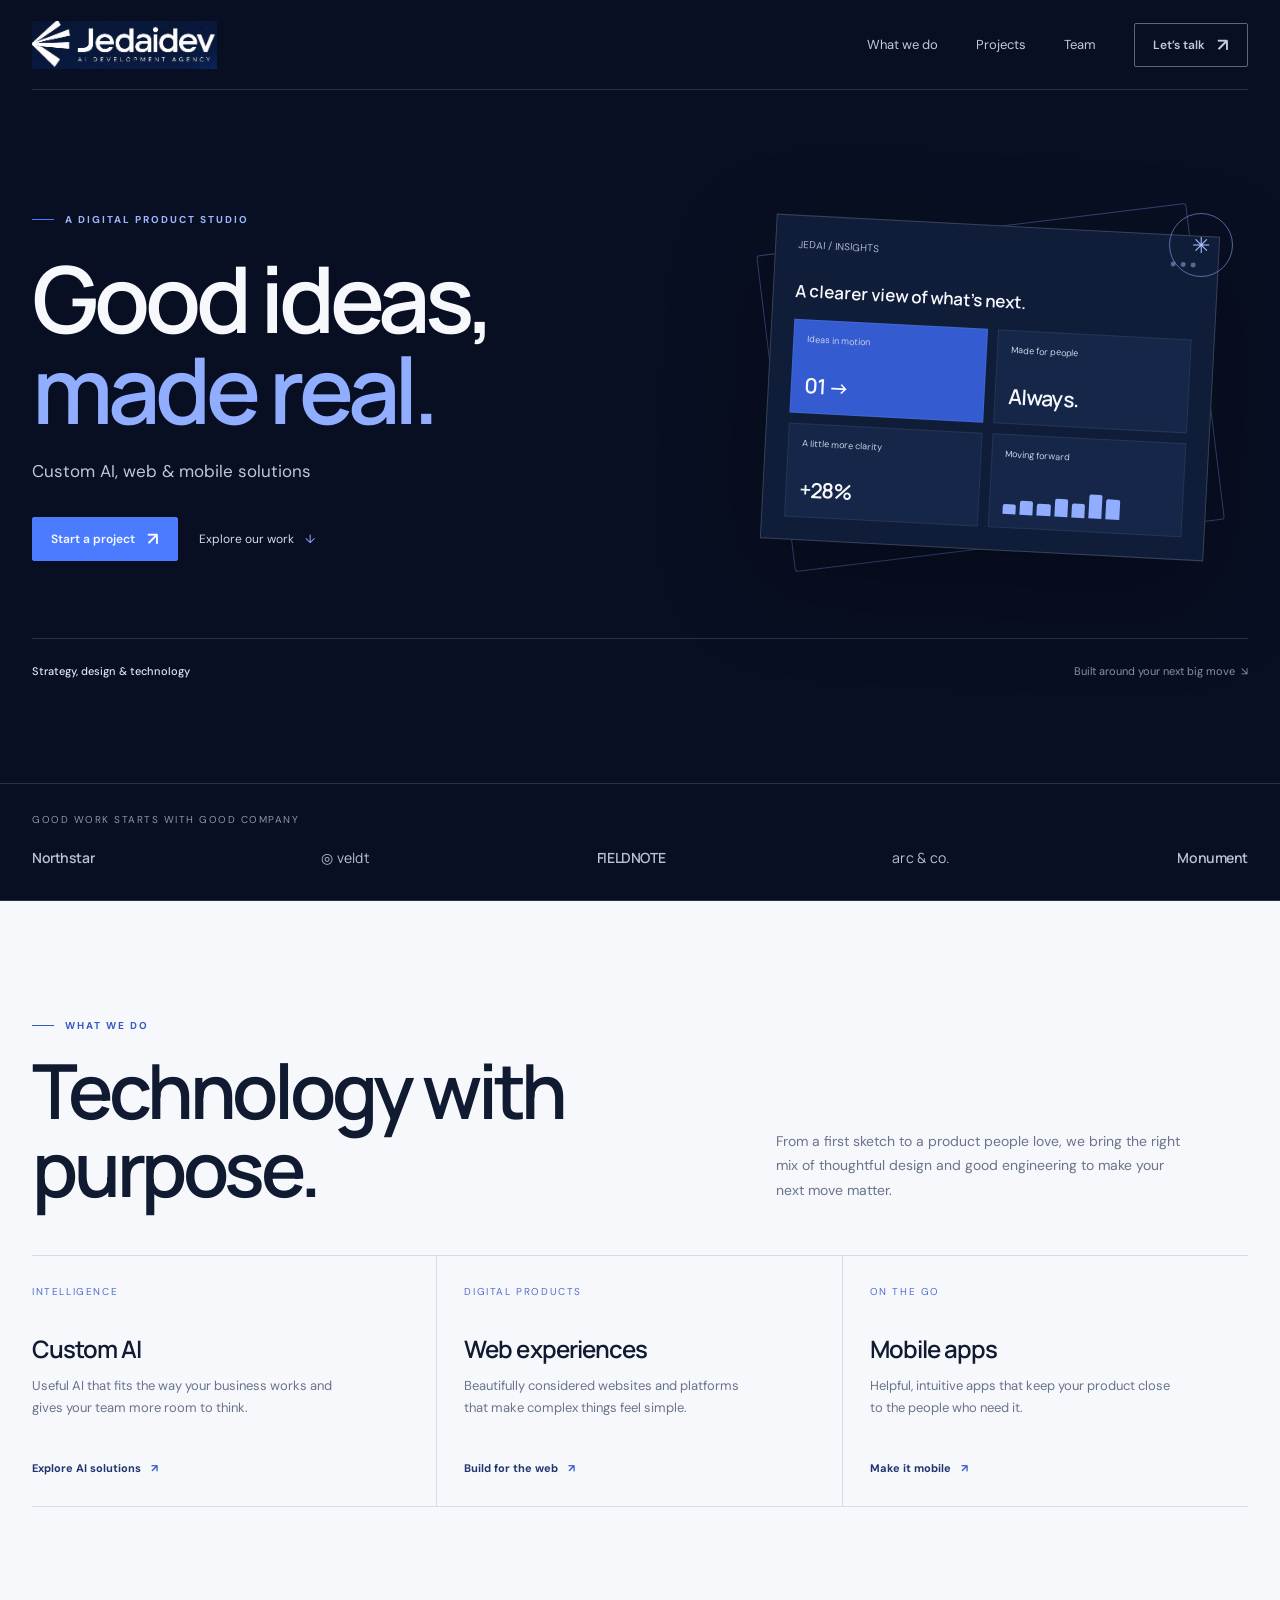
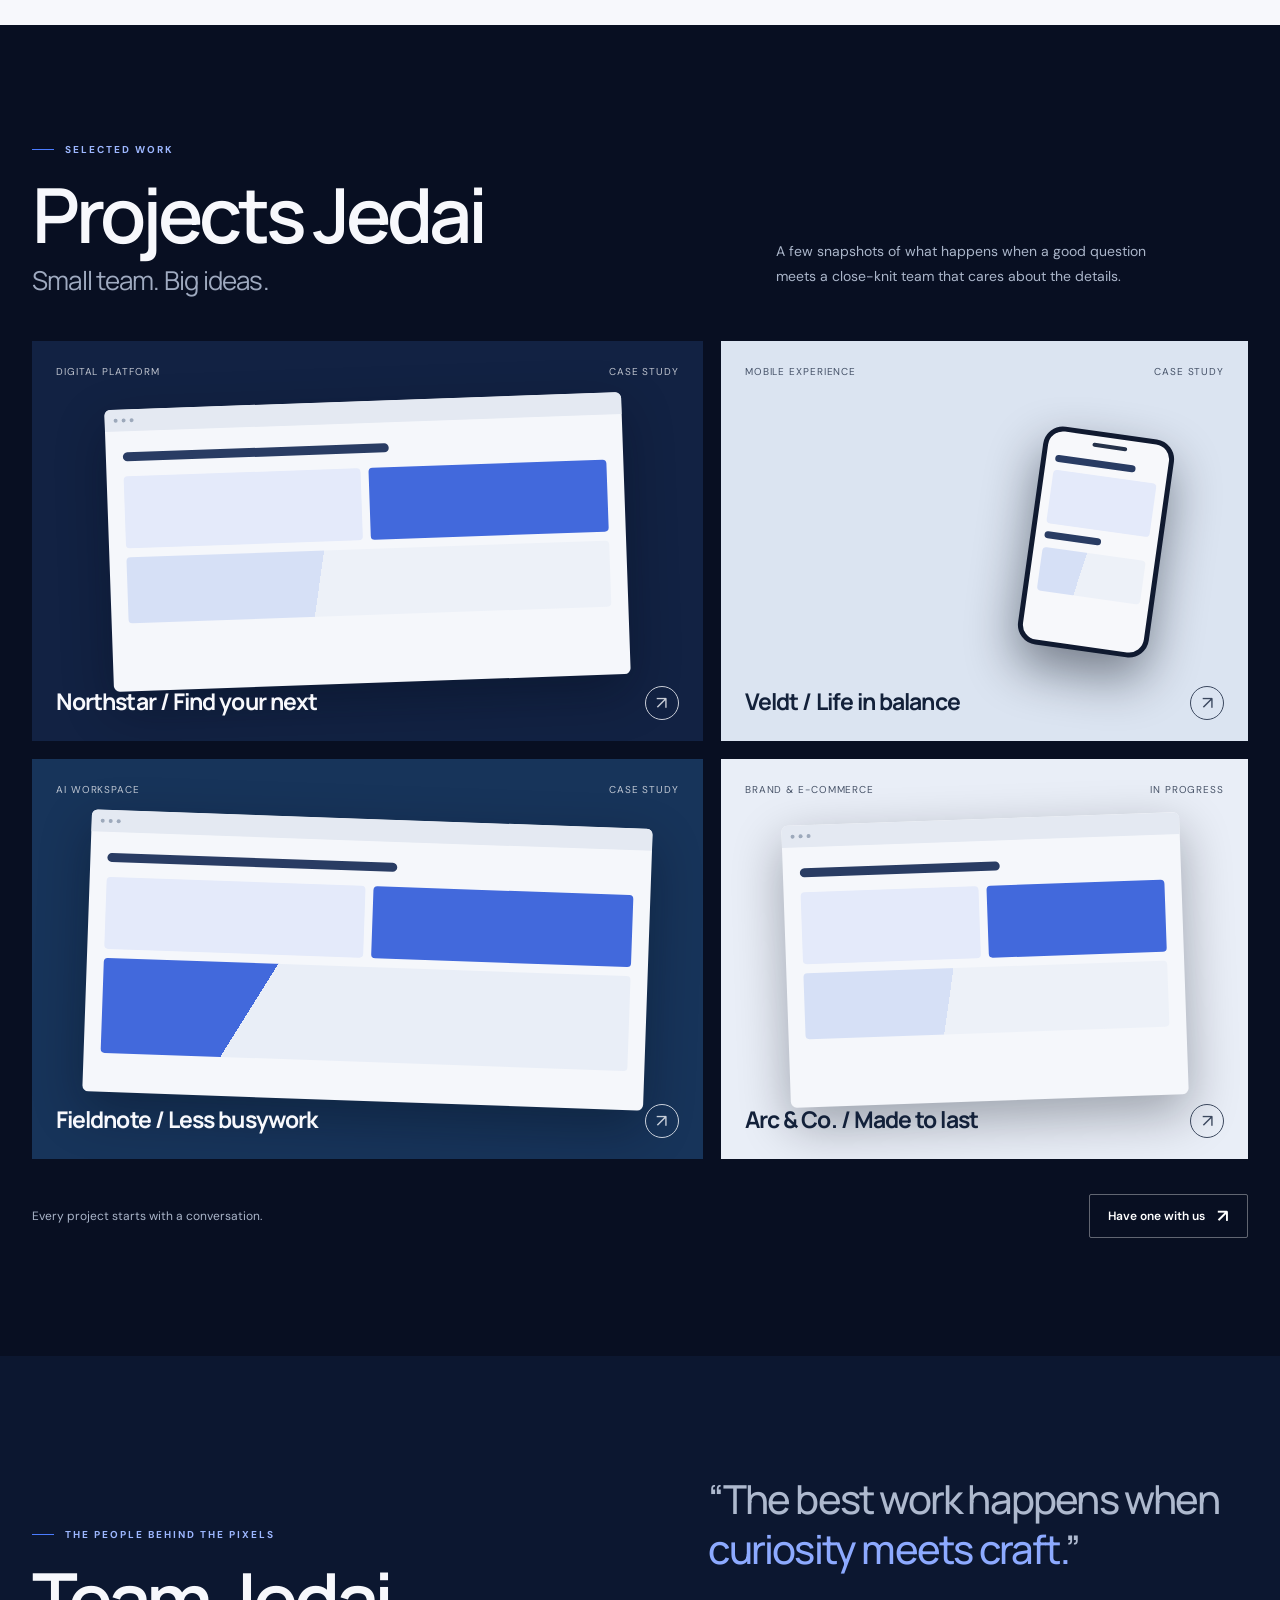
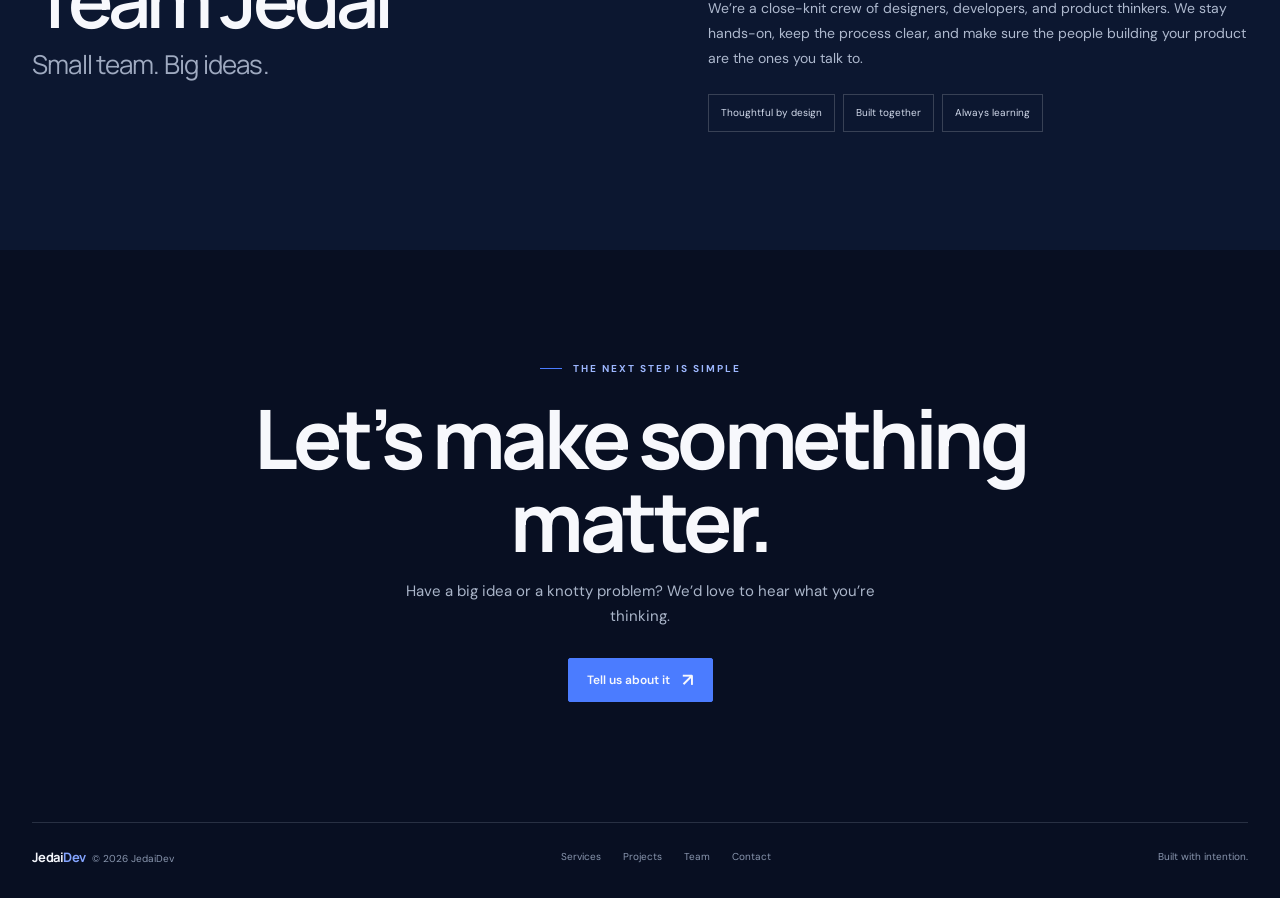
==== index.html @ 1115d246 "Rename index-2.html to index.html" ====
<!doctype html>
<html lang="en">
<head>
  <meta charset="utf-8">
  <meta name="viewport" content="width=device-width, initial-scale=1">
  <meta name="theme-color" content="#080f22">
  <meta name="description" content="JedaiDev builds custom AI, web and mobile solutions for ambitious teams.">
  <title>JedaiDev — Custom AI, web &amp; mobile solutions</title>
  <link rel="preconnect" href="https://fonts.googleapis.com">
  <link rel="preconnect" href="https://fonts.gstatic.com" crossorigin>
  <link href="https://fonts.googleapis.com/css2?family=DM+Sans:wght@400;500;600;700&family=Manrope:wght@400;500;600;700;800&display=swap" rel="stylesheet">
  <style>
    :root{--navy:#080f22;--navy-2:#0c1730;--blue:#4b7cff;--ice:#dce6ff;--white:#f7f8fc;--muted:#9da9c1;--line:rgba(222,231,255,.15);--page:min(1220px,calc(100% - 64px))}
    *{box-sizing:border-box}html{scroll-behavior:smooth;scroll-padding-top:90px}body{margin:0;background:var(--navy);color:var(--white);font-family:'DM Sans',sans-serif;-webkit-font-smoothing:antialiased}a{color:inherit;text-decoration:none}button{font:inherit}.wrap{width:var(--page);margin-inline:auto}.topbar{height:90px;display:flex;align-items:center;justify-content:space-between;border-bottom:1px solid var(--line)}.brand{display:flex;align-items:center;width:185px;height:48px;overflow:hidden;position:relative}.brand img{position:absolute;width:265px;height:265px;max-width:none;left:-42px;top:-109px;mix-blend-mode:screen}.nav{display:flex;gap:38px;align-items:center;font-size:13px;color:#c2cadd}.nav a{transition:color .2s}.nav a:hover{color:white}.nav-cta,.button{display:inline-flex;align-items:center;justify-content:center;gap:12px;border:1px solid rgba(255,255,255,.36);padding:13px 18px;border-radius:2px;font-size:12px;font-weight:600;transition:background .2s,border .2s,transform .2s}.nav-cta:hover,.button:hover{background:var(--blue);border-color:var(--blue);transform:translateY(-2px)}.arrow{font-size:18px;line-height:12px}.menu{display:none;border:0;background:none;color:white;font-size:24px;padding:8px}
    .hero{min-height:620px;padding:116px 0 105px;display:grid;grid-template-columns:1.1fr .9fr;gap:70px;align-items:center}.eyebrow{font-size:10px;letter-spacing:.2em;text-transform:uppercase;color:#9db7ff;font-weight:700;display:flex;align-items:center;gap:11px}.eyebrow:before{content:'';display:block;width:22px;height:1px;background:var(--blue)}h1,h2,h3,p{margin-top:0}h1,h2,h3{font-family:'Manrope',sans-serif;letter-spacing:-.055em}h1{font-size:clamp(56px,7.2vw,96px);line-height:.99;font-weight:600;margin:27px 0 22px;max-width:700px}h1 span{color:#91adff}.hero-copy{font-size:17px;color:#bec7d9;line-height:1.7;max-width:470px;margin-bottom:31px}.hero-actions{display:flex;gap:13px;align-items:center}.button.primary{background:var(--blue);border-color:var(--blue)}.text-link{font-size:12px;color:#d4daea;padding:12px 8px}.text-link span{margin-left:8px;color:#91adff}.hero-art{position:relative;min-height:362px;display:flex;align-items:center;justify-content:center}.art-frame{position:absolute;width:84%;height:88%;border:1px solid rgba(132,164,255,.35);transform:rotate(-7deg);border-radius:3px}.art-panel{position:relative;width:86%;background:#101d39;border:1px solid rgba(255,255,255,.16);padding:22px;box-shadow:0 35px 100px rgba(0,0,0,.28);transform:rotate(3deg)}.panel-head{display:flex;justify-content:space-between;align-items:center;font-size:10px;color:#aab6cf;margin-bottom:28px}.panel-dots{display:flex;gap:5px}.panel-dots i{width:5px;height:5px;border-radius:50%;background:#53698f}.panel-title{font-family:'Manrope';font-size:17px;font-weight:600;margin-bottom:17px}.panel-grid{display:grid;grid-template-columns:1fr 1fr;gap:10px}.mini-card{min-height:94px;padding:13px;background:#152648;border:1px solid rgba(255,255,255,.07);display:flex;flex-direction:column;justify-content:space-between}.mini-card.blue{background:#345bd0}.mini-label{font-size:9px;color:#c8d2e7}.mini-value{font:600 21px 'Manrope';letter-spacing:-.04em}.spark{height:24px;display:flex;align-items:end;gap:4px}.spark i{display:block;width:8%;background:#91adff;border-radius:2px 2px 0 0}.spark i:nth-child(1){height:40%}.spark i:nth-child(2){height:60%}.spark i:nth-child(3){height:48%}.spark i:nth-child(4){height:75%}.spark i:nth-child(5){height:60%}.spark i:nth-child(6){height:100%}.spark i:nth-child(7){height:82%}.orbit{position:absolute;right:3%;top:2%;height:64px;width:64px;border:1px solid rgba(145,173,255,.55);border-radius:50%;display:grid;place-items:center;color:#a9c0ff;font-size:22px}.hero-foot{grid-column:1/-1;border-top:1px solid var(--line);padding-top:25px;display:flex;justify-content:space-between;color:#8592ab;font-size:11px}.hero-foot strong{color:#dbe3f4;font-weight:500}
    .trust{border-block:1px solid var(--line);padding:29px 0 33px}.trust p{font-size:10px;color:#8996b0;letter-spacing:.15em;text-transform:uppercase;margin:0 0 22px}.client-list{display:flex;justify-content:space-between;gap:20px;align-items:center;color:#b8c2d4;font:600 14px 'Manrope';letter-spacing:-.03em}.client-list span:nth-child(2n){font-weight:400;letter-spacing:.02em}.section{padding:118px 0}.section-head{display:grid;grid-template-columns:1fr .7fr;gap:70px;align-items:end;margin-bottom:48px}.section h2{font-size:clamp(44px,6.3vw,76px);line-height:1.02;font-weight:600;margin:20px 0 0}.section h2 small{display:block;font-size:clamp(19px,2.2vw,26px);letter-spacing:-.03em;font-weight:400;color:#9faac0;margin-top:13px}.section-intro{color:#aab5c9;line-height:1.75;font-size:14px;max-width:410px;margin:0 0 5px}.services{background:var(--white);color:#101a30}.services .eyebrow{color:#3659c3}.services .eyebrow:before{background:#3659c3}.services .section-intro{color:#68748b}.service-grid{display:grid;grid-template-columns:repeat(3,1fr);border-top:1px solid #d8dce5;border-bottom:1px solid #d8dce5}.service{padding:29px 27px 31px 0;min-height:250px;display:flex;flex-direction:column;border-right:1px solid #d8dce5}.service:not(:first-child){padding-left:27px}.service:last-child{border-right:0}.service-no{font-size:10px;letter-spacing:.16em;color:#526fca}.service h3{font-size:24px;font-weight:600;letter-spacing:-.04em;margin:34px 0 10px}.service p{font-size:13px;color:#68748b;line-height:1.7;max-width:300px;margin-bottom:20px}.service a{font-size:11px;font-weight:700;color:#1f356d;margin-top:auto}.service a span{color:#375fc9;margin-left:7px}
    .work-grid{display:grid;grid-template-columns:1.12fr .88fr;gap:18px}.project{position:relative;overflow:hidden;min-height:340px;background:#122243;padding:24px;display:flex;flex-direction:column;justify-content:space-between}.project:nth-child(2){background:#dbe4f1;color:#13213a}.project:nth-child(3){background:#17345a}.project:nth-child(4){background:#e9eef7;color:#13213a}.project:nth-child(4),.project:nth-child(1){min-height:400px}.project-meta{display:flex;justify-content:space-between;align-items:center;font-size:10px;color:inherit;opacity:.75;letter-spacing:.09em;text-transform:uppercase}.project-visual{position:absolute;inset:60px 24px 58px;display:grid;place-items:center}.browser-ui{width:83%;height:100%;background:#f5f7fb;color:#18243e;border-radius:6px;box-shadow:0 18px 50px #02091655;overflow:hidden;transform:rotate(-2deg)}.browser-top{height:22px;background:#e4e9f2;display:flex;align-items:center;padding:0 9px;gap:4px}.browser-top i{width:4px;height:4px;background:#9da9bb;border-radius:50%}.ui-content{padding:17px}.ui-title{height:9px;width:55%;background:#293c63;border-radius:8px;margin:4px 0 15px}.ui-row{display:grid;grid-template-columns:1fr 1fr;gap:8px}.ui-box{height:72px;background:#e4eafa;border-radius:4px}.ui-box:nth-child(2){background:#4269dc}.ui-bottom{height:66px;margin-top:9px;background:linear-gradient(100deg,#d6e0f6 40%,#edf1f8 40%);border-radius:4px}.mobile-ui{position:absolute;right:13%;width:132px;height:220px;background:#f7f8fb;border:5px solid #101a30;border-radius:20px;padding:14px 9px;box-shadow:0 22px 50px #050a1777;transform:rotate(8deg)}.mobile-notch{width:35px;height:4px;border-radius:5px;background:#25324a;margin:-7px auto 13px}.mobile-ui .ui-title{width:78%;height:7px;margin:8px 0}.mobile-ui .ui-box{height:54px;margin-top:8px}.mobile-ui .ui-bottom{height:44px}.project-visual.dashboard .browser-ui{transform:rotate(2deg);width:90%}.project-visual.dashboard .ui-bottom{height:95px;background:linear-gradient(120deg,#4269dc 0 30%,#e9eef7 30%)}.project h3{position:relative;font-size:23px;margin:0;letter-spacing:-.04em}.project-link{position:absolute;right:24px;bottom:21px;width:34px;height:34px;border:1px solid currentColor;border-radius:50%;display:grid;place-items:center;font-size:18px;opacity:.8}.work-footer{display:flex;justify-content:space-between;align-items:center;margin-top:35px;color:#aab5c9;font-size:12px}.work-footer .button{color:white}
    .team{background:var(--navy-2)}.team-grid{display:grid;grid-template-columns:1.05fr .95fr;gap:80px;align-items:center}.team-quote{font:500 clamp(26px,3.2vw,40px)/1.25 'Manrope';letter-spacing:-.045em;margin:0}.team-quote span{color:#8daaff}.team-copy{color:#aeb9ce;font-size:14px;line-height:1.8}.team-copy p{margin-bottom:22px}.pill-row{display:flex;flex-wrap:wrap;gap:8px}.pill{border:1px solid rgba(255,255,255,.18);padding:9px 12px;font-size:10px;color:#d3dbec}.contact{padding:112px 0 120px;text-align:center}.contact .eyebrow{justify-content:center}.contact h2{font-size:clamp(44px,7vw,82px);line-height:1.02;margin:22px auto 15px;max-width:800px}.contact p{color:#aab5c9;font-size:15px;line-height:1.7;max-width:480px;margin:0 auto 28px}.footer{border-top:1px solid var(--line);padding:25px 0 32px;display:flex;justify-content:space-between;align-items:center;color:#8996ae;font-size:10px}.footer-links{display:flex;gap:22px}.footer-brand{font:700 13px 'Manrope';color:#f4f6fc;letter-spacing:-.04em}.footer-brand span{color:#84a4ff}
    @media(max-width:800px){:root{--page:min(100% - 40px,640px)}.topbar{height:76px}.nav{gap:20px}.nav a:not(.nav-cta){display:none}.brand{width:160px;height:43px}.brand img{width:235px;height:235px;left:-37px;top:-97px}.hero{padding:82px 0 54px;grid-template-columns:1fr;gap:32px;min-height:auto}.hero h1{font-size:clamp(58px,12vw,86px)}.hero-art{min-height:300px;max-width:500px;width:100%;margin:0 auto}.hero-foot{margin-top:15px}.section{padding:84px 0}.section-head{grid-template-columns:1fr;gap:19px;margin-bottom:35px}.section-intro{max-width:540px}.client-list{flex-wrap:wrap;justify-content:flex-start;column-gap:34px;row-gap:16px}.service{padding-right:16px}.service:not(:first-child){padding-left:16px}.service h3{font-size:20px}.work-grid{grid-template-columns:1fr 1fr}.project,.project:nth-child(1),.project:nth-child(4){min-height:310px}.team-grid{grid-template-columns:1fr;gap:28px}.contact{padding:85px 0}.footer{gap:20px}}
    @media(max-width:520px){:root{--page:calc(100% - 36px)}.nav-cta{padding:11px 12px;font-size:11px}.brand{width:139px}.brand img{width:215px;height:215px;left:-34px;top:-88px}.hero{padding-top:67px}.hero-copy{font-size:15px}.hero-art{min-height:265px}.art-panel{padding:15px}.panel-head{margin-bottom:20px}.mini-card{min-height:78px;padding:10px}.hero-foot{font-size:9px;gap:12px}.trust{padding:23px 0}.client-list{font-size:12px;column-gap:24px}.section{padding:72px 0}.service-grid{grid-template-columns:1fr;border-bottom:0}.service,.service:not(:first-child){min-height:0;padding:21px 0;border-right:0;border-bottom:1px solid #d8dce5}.service h3{margin:15px 0 7px}.service p{margin-bottom:15px}.work-grid{grid-template-columns:1fr;gap:13px}.project,.project:nth-child(1),.project:nth-child(4){min-height:330px}.project-visual{inset:55px 19px 52px}.project h3{font-size:21px}.work-footer{align-items:flex-start;gap:14px;flex-direction:column}.footer{align-items:flex-start;flex-direction:column}.footer-links{gap:17px}}
    @media(prefers-reduced-motion:reduce){html{scroll-behavior:auto}*,*:before,*:after{transition:none!important}}
  </style>
</head>
<body>
  <header class="wrap topbar">
    <a class="brand" href="#top" aria-label="JedaiDev home"><img src="assets/jedaidev-logo-source.png" alt="JedaiDev AI Development Agency"></a>
    <nav class="nav" aria-label="Main navigation"><a href="#services">What we do</a><a href="#projects">Projects</a><a href="#team">Team</a><a class="nav-cta" href="#contact">Let’s talk <span class="arrow">↗</span></a></nav>
    <button class="menu" aria-label="Open navigation" onclick="document.querySelector('.nav').classList.toggle('open')">☰</button>
  </header>
  <main id="top">
    <section class="wrap hero">
      <div><div class="eyebrow">A digital product studio</div><h1>Good ideas,<br><span>made real.</span></h1><p class="hero-copy">Custom AI, web &amp; mobile solutions</p><div class="hero-actions"><a class="button primary" href="#contact">Start a project <span class="arrow">↗</span></a><a class="text-link" href="#projects">Explore our work <span>↓</span></a></div></div>
      <div class="hero-art" aria-hidden="true"><div class="art-frame"></div><div class="art-panel"><div class="panel-head"><span>JEDAI / INSIGHTS</span><span class="panel-dots"><i></i><i></i><i></i></span></div><div class="panel-title">A clearer view of what’s next.</div><div class="panel-grid"><div class="mini-card blue"><span class="mini-label">Ideas in motion</span><span class="mini-value">01 →</span></div><div class="mini-card"><span class="mini-label">Made for people</span><span class="mini-value">Always.</span></div><div class="mini-card"><span class="mini-label">A little more clarity</span><span class="mini-value">+28%</span></div><div class="mini-card"><span class="mini-label">Moving forward</span><span class="spark"><i></i><i></i><i></i><i></i><i></i><i></i><i></i></span></div></div></div><div class="orbit">✳</div></div>
      <div class="hero-foot"><span><strong>Strategy, design &amp; technology</strong></span><span>Built around your next big move&nbsp; ↘</span></div>
    </section>
    <section class="trust"><div class="wrap"><p>Good work starts with good company</p><div class="client-list"><span>Northstar</span><span>◎ veldt</span><span>FIELDNOTE</span><span>arc &amp; co.</span><span>Monument</span></div></div></section>
    <section class="services section" id="services"><div class="wrap"><div class="section-head"><div><div class="eyebrow">What we do</div><h2>Technology with<br>purpose.</h2></div><p class="section-intro">From a first sketch to a product people love, we bring the right mix of thoughtful design and good engineering to make your next move matter.</p></div><div class="service-grid"><article class="service"><span class="service-no">INTELLIGENCE</span><h3>Custom AI</h3><p>Useful AI that fits the way your business works and gives your team more room to think.</p><a href="#contact">Explore AI solutions <span>↗</span></a></article><article class="service"><span class="service-no">DIGITAL PRODUCTS</span><h3>Web experiences</h3><p>Beautifully considered websites and platforms that make complex things feel simple.</p><a href="#contact">Build for the web <span>↗</span></a></article><article class="service"><span class="service-no">ON THE GO</span><h3>Mobile apps</h3><p>Helpful, intuitive apps that keep your product close to the people who need it.</p><a href="#contact">Make it mobile <span>↗</span></a></article></div></div></section>
    <section class="wrap section" id="projects"><div class="section-head"><div><div class="eyebrow">Selected work</div><h2>Projects Jedai<small>Small team. Big ideas.</small></h2></div><p class="section-intro">A few snapshots of what happens when a good question meets a close-knit team that cares about the details.</p></div><div class="work-grid"><a class="project" href="#contact"><div class="project-meta"><span>Digital platform</span><span>Case study</span></div><div class="project-visual"><div class="browser-ui"><div class="browser-top"><i></i><i></i><i></i></div><div class="ui-content"><div class="ui-title"></div><div class="ui-row"><div class="ui-box"></div><div class="ui-box"></div></div><div class="ui-bottom"></div></div></div></div><h3>Northstar / Find your next</h3><span class="project-link">↗</span></a><a class="project" href="#contact"><div class="project-meta"><span>Mobile experience</span><span>Case study</span></div><div class="project-visual"><div class="mobile-ui"><div class="mobile-notch"></div><div class="ui-title"></div><div class="ui-box"></div><div class="ui-title" style="width:55%"></div><div class="ui-bottom"></div></div></div><h3>Veldt / Life in balance</h3><span class="project-link">↗</span></a><a class="project" href="#contact"><div class="project-meta"><span>AI workspace</span><span>Case study</span></div><div class="project-visual dashboard"><div class="browser-ui"><div class="browser-top"><i></i><i></i><i></i></div><div class="ui-content"><div class="ui-title"></div><div class="ui-row"><div class="ui-box"></div><div class="ui-box"></div></div><div class="ui-bottom"></div></div></div></div><h3>Fieldnote / Less busywork</h3><span class="project-link">↗</span></a><a class="project" href="#contact"><div class="project-meta"><span>Brand &amp; e-commerce</span><span>IN PROGRESS</span></div><div class="project-visual"><div class="browser-ui"><div class="browser-top"><i></i><i></i><i></i></div><div class="ui-content"><div class="ui-title"></div><div class="ui-row"><div class="ui-box"></div><div class="ui-box"></div></div><div class="ui-bottom"></div></div></div></div><h3>Arc &amp; Co. / Made to last</h3><span class="project-link">↗</span></a></div><div class="work-footer"><span>Every project starts with a conversation.</span><a class="button" href="#contact">Have one with us <span class="arrow">↗</span></a></div></section>
    <section class="team section" id="team"><div class="wrap team-grid"><div><div class="eyebrow">The people behind the pixels</div><h2>Team Jedai<small>Small team. Big ideas.</small></h2></div><div class="team-copy"><p class="team-quote">“The best work happens when <span>curiosity meets craft.</span>”</p><p>We’re a close-knit crew of designers, developers, and product thinkers. We stay hands-on, keep the process clear, and make sure the people building your product are the ones you talk to.</p><div class="pill-row"><span class="pill">Thoughtful by design</span><span class="pill">Built together</span><span class="pill">Always learning</span></div></div></div></section>
    <section class="contact wrap" id="contact"><div class="eyebrow">The next step is simple</div><h2>Let’s make something matter.</h2><p>Have a big idea or a knotty problem? We’d love to hear what you’re thinking.</p><a class="button primary" href="mailto:hello@jedaidev.com">Tell us about it <span class="arrow">↗</span></a></section>
  </main>
  <footer class="wrap footer"><div><span class="footer-brand">Jedai<span>Dev</span></span><span>&nbsp; © 2026 JedaiDev</span></div><div class="footer-links"><a href="#services">Services</a><a href="#projects">Projects</a><a href="#team">Team</a><a href="#contact">Contact</a></div><span>Built with intention.</span></footer>
  <style>.nav.open{display:flex}@media(max-width:800px){.menu{display:block}.nav{display:none;position:absolute;z-index:5;top:76px;left:0;right:0;background:#0c1730;padding:20px var(--page);border-bottom:1px solid var(--line);flex-direction:column;align-items:stretch;gap:16px}.nav.open{display:flex}.nav a:not(.nav-cta){display:block}.nav-cta{align-self:flex-start}}</style>
</body>
</html>
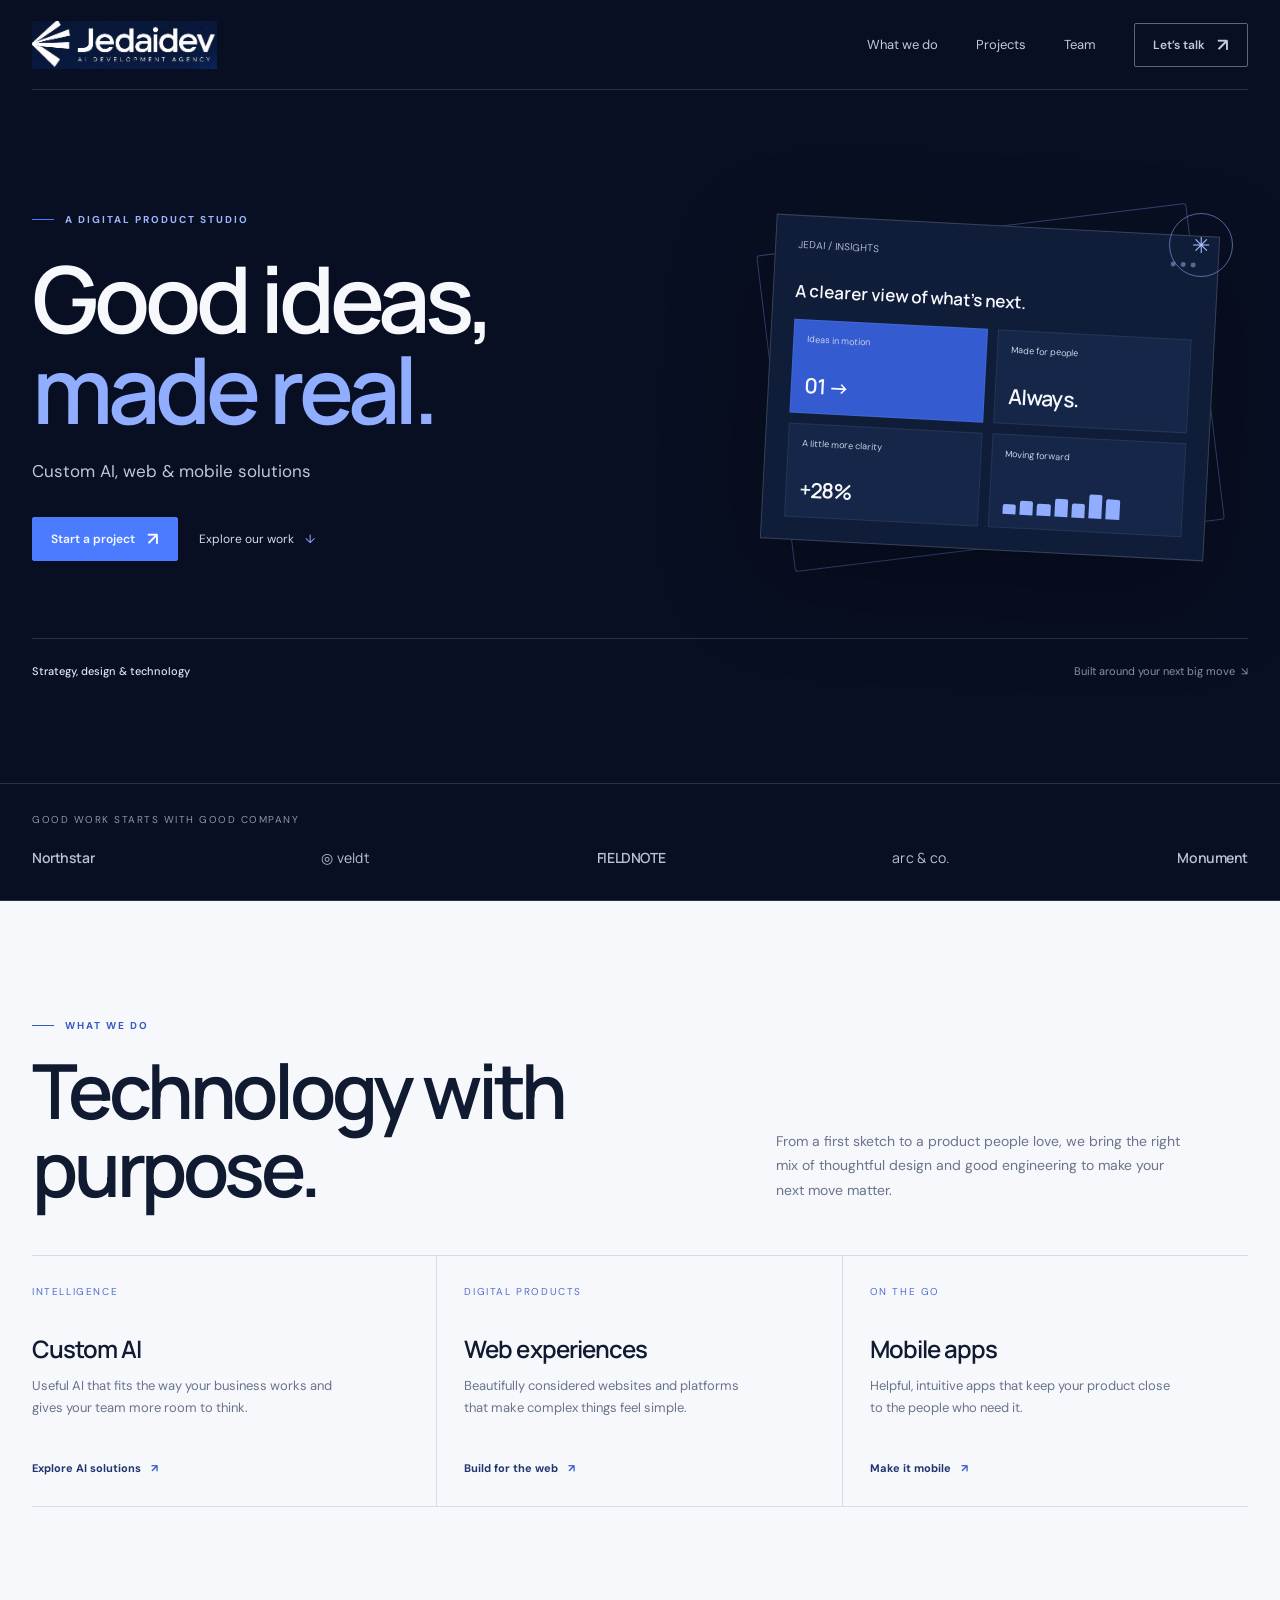
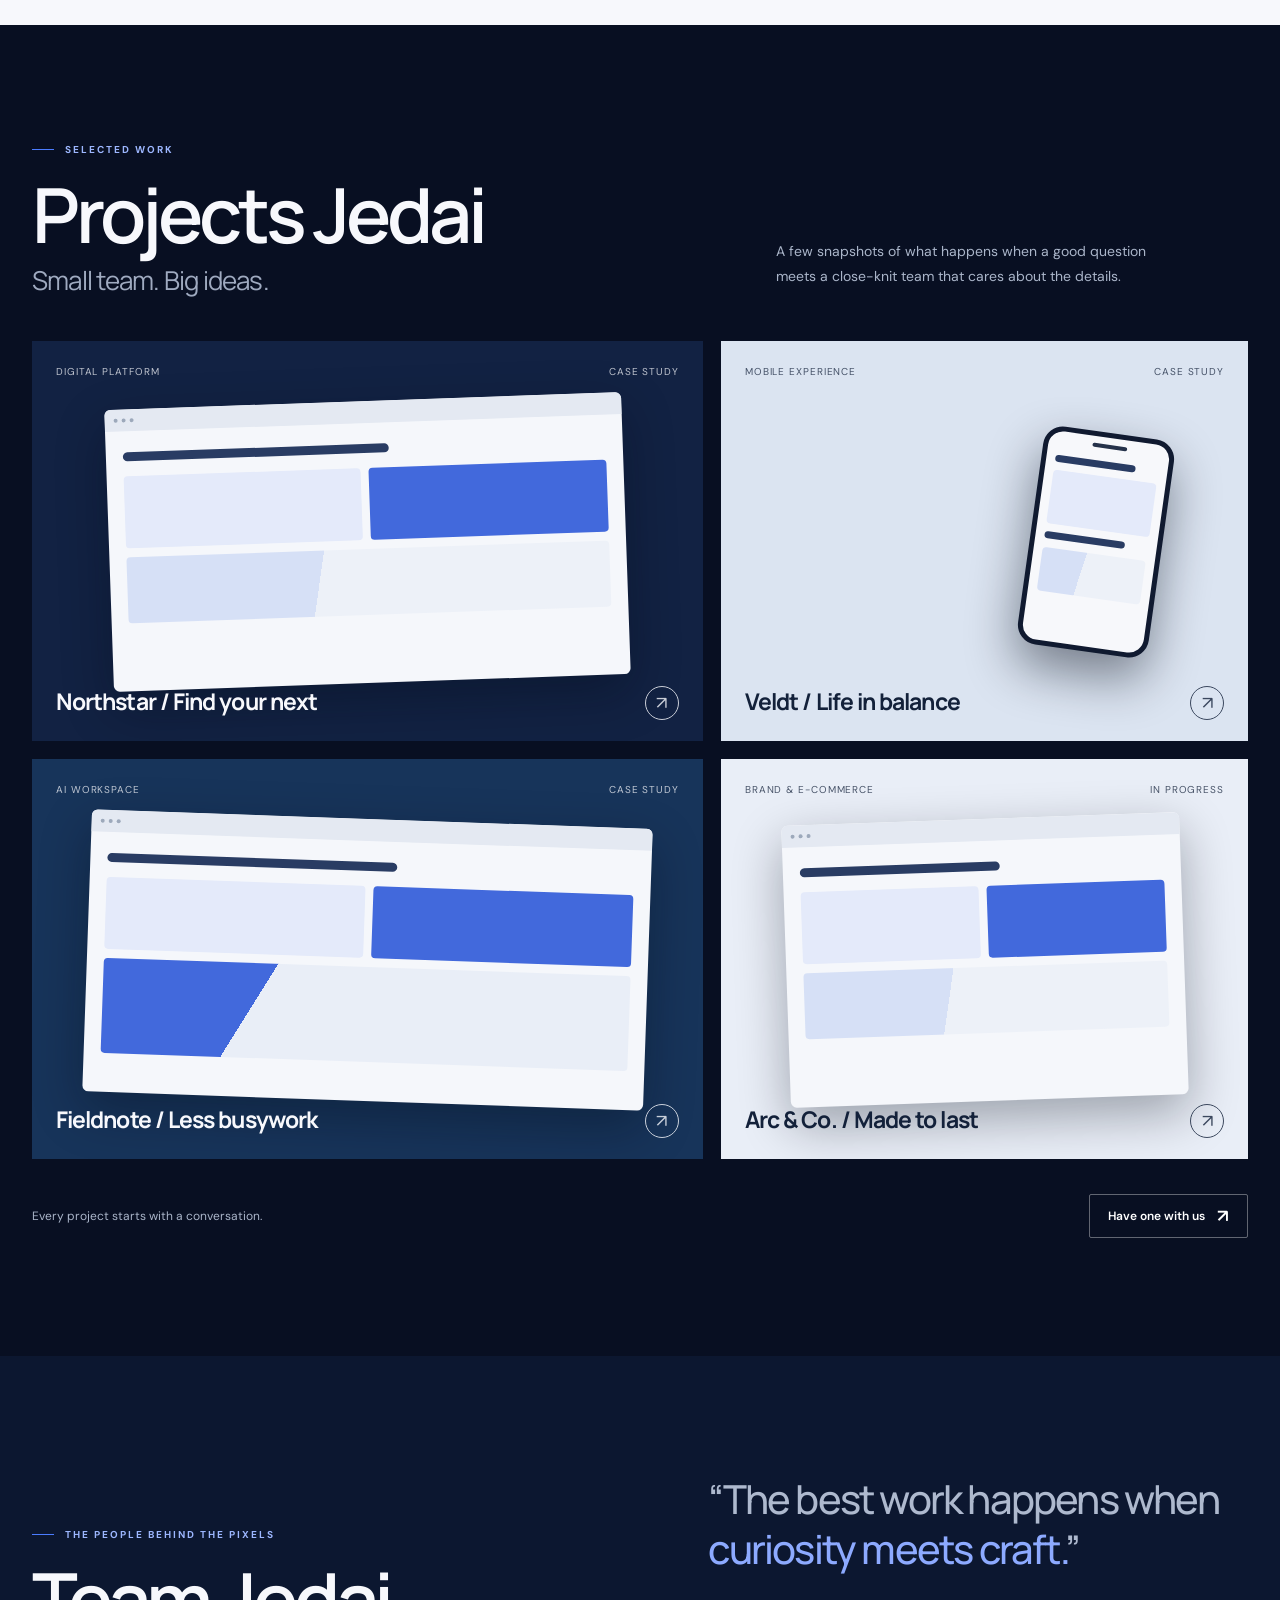
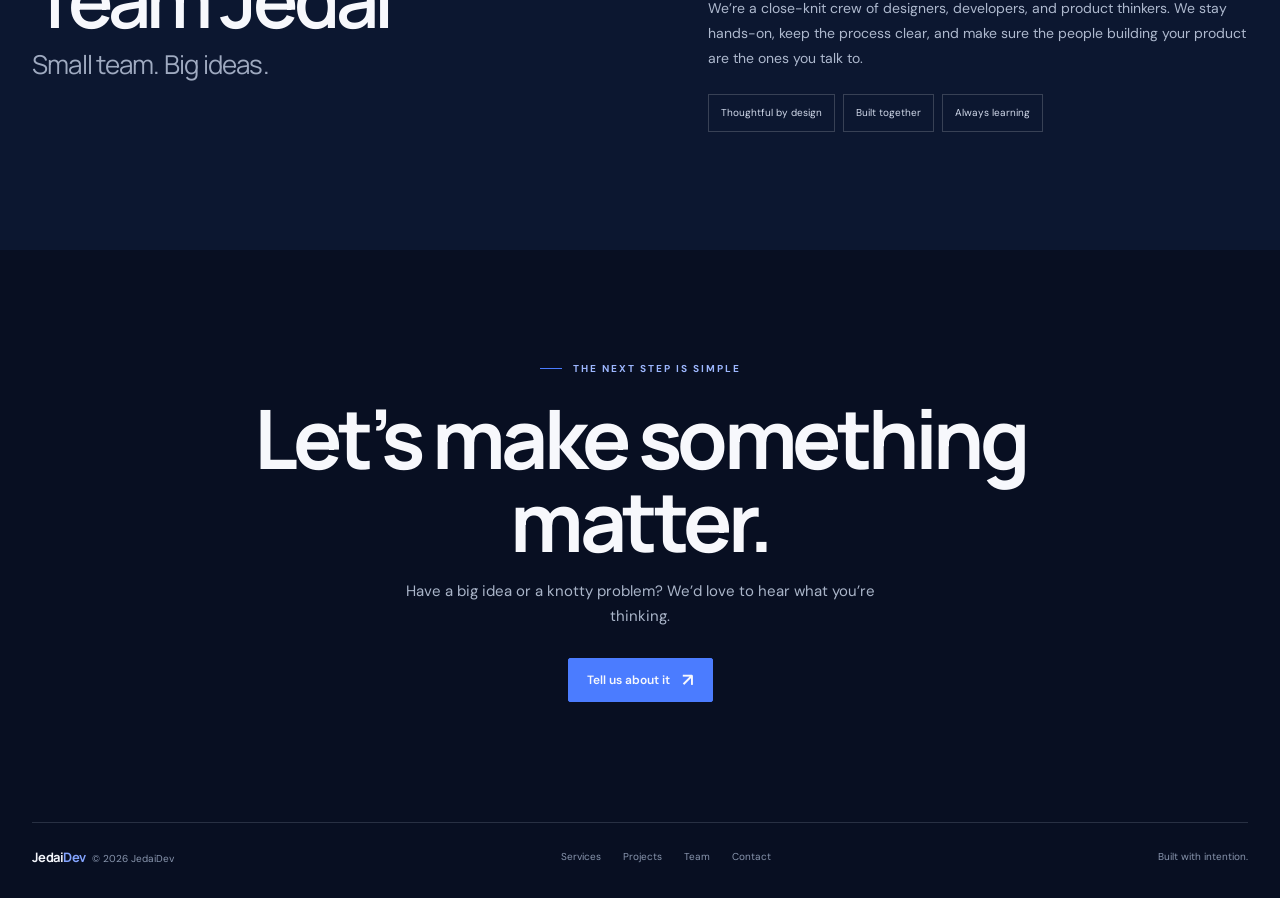
==== commit ea29629d: "Add files via upload" ====
--- a/index.html
+++ b/index.html
@@ -6,20 +6,10 @@
   <meta name="theme-color" content="#080f22">
   <meta name="description" content="JedaiDev builds custom AI, web and mobile solutions for ambitious teams.">
   <title>JedaiDev — Custom AI, web &amp; mobile solutions</title>
+  <link rel="stylesheet" href="styles.css">
   <link rel="preconnect" href="https://fonts.googleapis.com">
   <link rel="preconnect" href="https://fonts.gstatic.com" crossorigin>
   <link href="https://fonts.googleapis.com/css2?family=DM+Sans:wght@400;500;600;700&family=Manrope:wght@400;500;600;700;800&display=swap" rel="stylesheet">
-  <style>
-    :root{--navy:#080f22;--navy-2:#0c1730;--blue:#4b7cff;--ice:#dce6ff;--white:#f7f8fc;--muted:#9da9c1;--line:rgba(222,231,255,.15);--page:min(1220px,calc(100% - 64px))}
-    *{box-sizing:border-box}html{scroll-behavior:smooth;scroll-padding-top:90px}body{margin:0;background:var(--navy);color:var(--white);font-family:'DM Sans',sans-serif;-webkit-font-smoothing:antialiased}a{color:inherit;text-decoration:none}button{font:inherit}.wrap{width:var(--page);margin-inline:auto}.topbar{height:90px;display:flex;align-items:center;justify-content:space-between;border-bottom:1px solid var(--line)}.brand{display:flex;align-items:center;width:185px;height:48px;overflow:hidden;position:relative}.brand img{position:absolute;width:265px;height:265px;max-width:none;left:-42px;top:-109px;mix-blend-mode:screen}.nav{display:flex;gap:38px;align-items:center;font-size:13px;color:#c2cadd}.nav a{transition:color .2s}.nav a:hover{color:white}.nav-cta,.button{display:inline-flex;align-items:center;justify-content:center;gap:12px;border:1px solid rgba(255,255,255,.36);padding:13px 18px;border-radius:2px;font-size:12px;font-weight:600;transition:background .2s,border .2s,transform .2s}.nav-cta:hover,.button:hover{background:var(--blue);border-color:var(--blue);transform:translateY(-2px)}.arrow{font-size:18px;line-height:12px}.menu{display:none;border:0;background:none;color:white;font-size:24px;padding:8px}
-    .hero{min-height:620px;padding:116px 0 105px;display:grid;grid-template-columns:1.1fr .9fr;gap:70px;align-items:center}.eyebrow{font-size:10px;letter-spacing:.2em;text-transform:uppercase;color:#9db7ff;font-weight:700;display:flex;align-items:center;gap:11px}.eyebrow:before{content:'';display:block;width:22px;height:1px;background:var(--blue)}h1,h2,h3,p{margin-top:0}h1,h2,h3{font-family:'Manrope',sans-serif;letter-spacing:-.055em}h1{font-size:clamp(56px,7.2vw,96px);line-height:.99;font-weight:600;margin:27px 0 22px;max-width:700px}h1 span{color:#91adff}.hero-copy{font-size:17px;color:#bec7d9;line-height:1.7;max-width:470px;margin-bottom:31px}.hero-actions{display:flex;gap:13px;align-items:center}.button.primary{background:var(--blue);border-color:var(--blue)}.text-link{font-size:12px;color:#d4daea;padding:12px 8px}.text-link span{margin-left:8px;color:#91adff}.hero-art{position:relative;min-height:362px;display:flex;align-items:center;justify-content:center}.art-frame{position:absolute;width:84%;height:88%;border:1px solid rgba(132,164,255,.35);transform:rotate(-7deg);border-radius:3px}.art-panel{position:relative;width:86%;background:#101d39;border:1px solid rgba(255,255,255,.16);padding:22px;box-shadow:0 35px 100px rgba(0,0,0,.28);transform:rotate(3deg)}.panel-head{display:flex;justify-content:space-between;align-items:center;font-size:10px;color:#aab6cf;margin-bottom:28px}.panel-dots{display:flex;gap:5px}.panel-dots i{width:5px;height:5px;border-radius:50%;background:#53698f}.panel-title{font-family:'Manrope';font-size:17px;font-weight:600;margin-bottom:17px}.panel-grid{display:grid;grid-template-columns:1fr 1fr;gap:10px}.mini-card{min-height:94px;padding:13px;background:#152648;border:1px solid rgba(255,255,255,.07);display:flex;flex-direction:column;justify-content:space-between}.mini-card.blue{background:#345bd0}.mini-label{font-size:9px;color:#c8d2e7}.mini-value{font:600 21px 'Manrope';letter-spacing:-.04em}.spark{height:24px;display:flex;align-items:end;gap:4px}.spark i{display:block;width:8%;background:#91adff;border-radius:2px 2px 0 0}.spark i:nth-child(1){height:40%}.spark i:nth-child(2){height:60%}.spark i:nth-child(3){height:48%}.spark i:nth-child(4){height:75%}.spark i:nth-child(5){height:60%}.spark i:nth-child(6){height:100%}.spark i:nth-child(7){height:82%}.orbit{position:absolute;right:3%;top:2%;height:64px;width:64px;border:1px solid rgba(145,173,255,.55);border-radius:50%;display:grid;place-items:center;color:#a9c0ff;font-size:22px}.hero-foot{grid-column:1/-1;border-top:1px solid var(--line);padding-top:25px;display:flex;justify-content:space-between;color:#8592ab;font-size:11px}.hero-foot strong{color:#dbe3f4;font-weight:500}
-    .trust{border-block:1px solid var(--line);padding:29px 0 33px}.trust p{font-size:10px;color:#8996b0;letter-spacing:.15em;text-transform:uppercase;margin:0 0 22px}.client-list{display:flex;justify-content:space-between;gap:20px;align-items:center;color:#b8c2d4;font:600 14px 'Manrope';letter-spacing:-.03em}.client-list span:nth-child(2n){font-weight:400;letter-spacing:.02em}.section{padding:118px 0}.section-head{display:grid;grid-template-columns:1fr .7fr;gap:70px;align-items:end;margin-bottom:48px}.section h2{font-size:clamp(44px,6.3vw,76px);line-height:1.02;font-weight:600;margin:20px 0 0}.section h2 small{display:block;font-size:clamp(19px,2.2vw,26px);letter-spacing:-.03em;font-weight:400;color:#9faac0;margin-top:13px}.section-intro{color:#aab5c9;line-height:1.75;font-size:14px;max-width:410px;margin:0 0 5px}.services{background:var(--white);color:#101a30}.services .eyebrow{color:#3659c3}.services .eyebrow:before{background:#3659c3}.services .section-intro{color:#68748b}.service-grid{display:grid;grid-template-columns:repeat(3,1fr);border-top:1px solid #d8dce5;border-bottom:1px solid #d8dce5}.service{padding:29px 27px 31px 0;min-height:250px;display:flex;flex-direction:column;border-right:1px solid #d8dce5}.service:not(:first-child){padding-left:27px}.service:last-child{border-right:0}.service-no{font-size:10px;letter-spacing:.16em;color:#526fca}.service h3{font-size:24px;font-weight:600;letter-spacing:-.04em;margin:34px 0 10px}.service p{font-size:13px;color:#68748b;line-height:1.7;max-width:300px;margin-bottom:20px}.service a{font-size:11px;font-weight:700;color:#1f356d;margin-top:auto}.service a span{color:#375fc9;margin-left:7px}
-    .work-grid{display:grid;grid-template-columns:1.12fr .88fr;gap:18px}.project{position:relative;overflow:hidden;min-height:340px;background:#122243;padding:24px;display:flex;flex-direction:column;justify-content:space-between}.project:nth-child(2){background:#dbe4f1;color:#13213a}.project:nth-child(3){background:#17345a}.project:nth-child(4){background:#e9eef7;color:#13213a}.project:nth-child(4),.project:nth-child(1){min-height:400px}.project-meta{display:flex;justify-content:space-between;align-items:center;font-size:10px;color:inherit;opacity:.75;letter-spacing:.09em;text-transform:uppercase}.project-visual{position:absolute;inset:60px 24px 58px;display:grid;place-items:center}.browser-ui{width:83%;height:100%;background:#f5f7fb;color:#18243e;border-radius:6px;box-shadow:0 18px 50px #02091655;overflow:hidden;transform:rotate(-2deg)}.browser-top{height:22px;background:#e4e9f2;display:flex;align-items:center;padding:0 9px;gap:4px}.browser-top i{width:4px;height:4px;background:#9da9bb;border-radius:50%}.ui-content{padding:17px}.ui-title{height:9px;width:55%;background:#293c63;border-radius:8px;margin:4px 0 15px}.ui-row{display:grid;grid-template-columns:1fr 1fr;gap:8px}.ui-box{height:72px;background:#e4eafa;border-radius:4px}.ui-box:nth-child(2){background:#4269dc}.ui-bottom{height:66px;margin-top:9px;background:linear-gradient(100deg,#d6e0f6 40%,#edf1f8 40%);border-radius:4px}.mobile-ui{position:absolute;right:13%;width:132px;height:220px;background:#f7f8fb;border:5px solid #101a30;border-radius:20px;padding:14px 9px;box-shadow:0 22px 50px #050a1777;transform:rotate(8deg)}.mobile-notch{width:35px;height:4px;border-radius:5px;background:#25324a;margin:-7px auto 13px}.mobile-ui .ui-title{width:78%;height:7px;margin:8px 0}.mobile-ui .ui-box{height:54px;margin-top:8px}.mobile-ui .ui-bottom{height:44px}.project-visual.dashboard .browser-ui{transform:rotate(2deg);width:90%}.project-visual.dashboard .ui-bottom{height:95px;background:linear-gradient(120deg,#4269dc 0 30%,#e9eef7 30%)}.project h3{position:relative;font-size:23px;margin:0;letter-spacing:-.04em}.project-link{position:absolute;right:24px;bottom:21px;width:34px;height:34px;border:1px solid currentColor;border-radius:50%;display:grid;place-items:center;font-size:18px;opacity:.8}.work-footer{display:flex;justify-content:space-between;align-items:center;margin-top:35px;color:#aab5c9;font-size:12px}.work-footer .button{color:white}
-    .team{background:var(--navy-2)}.team-grid{display:grid;grid-template-columns:1.05fr .95fr;gap:80px;align-items:center}.team-quote{font:500 clamp(26px,3.2vw,40px)/1.25 'Manrope';letter-spacing:-.045em;margin:0}.team-quote span{color:#8daaff}.team-copy{color:#aeb9ce;font-size:14px;line-height:1.8}.team-copy p{margin-bottom:22px}.pill-row{display:flex;flex-wrap:wrap;gap:8px}.pill{border:1px solid rgba(255,255,255,.18);padding:9px 12px;font-size:10px;color:#d3dbec}.contact{padding:112px 0 120px;text-align:center}.contact .eyebrow{justify-content:center}.contact h2{font-size:clamp(44px,7vw,82px);line-height:1.02;margin:22px auto 15px;max-width:800px}.contact p{color:#aab5c9;font-size:15px;line-height:1.7;max-width:480px;margin:0 auto 28px}.footer{border-top:1px solid var(--line);padding:25px 0 32px;display:flex;justify-content:space-between;align-items:center;color:#8996ae;font-size:10px}.footer-links{display:flex;gap:22px}.footer-brand{font:700 13px 'Manrope';color:#f4f6fc;letter-spacing:-.04em}.footer-brand span{color:#84a4ff}
-    @media(max-width:800px){:root{--page:min(100% - 40px,640px)}.topbar{height:76px}.nav{gap:20px}.nav a:not(.nav-cta){display:none}.brand{width:160px;height:43px}.brand img{width:235px;height:235px;left:-37px;top:-97px}.hero{padding:82px 0 54px;grid-template-columns:1fr;gap:32px;min-height:auto}.hero h1{font-size:clamp(58px,12vw,86px)}.hero-art{min-height:300px;max-width:500px;width:100%;margin:0 auto}.hero-foot{margin-top:15px}.section{padding:84px 0}.section-head{grid-template-columns:1fr;gap:19px;margin-bottom:35px}.section-intro{max-width:540px}.client-list{flex-wrap:wrap;justify-content:flex-start;column-gap:34px;row-gap:16px}.service{padding-right:16px}.service:not(:first-child){padding-left:16px}.service h3{font-size:20px}.work-grid{grid-template-columns:1fr 1fr}.project,.project:nth-child(1),.project:nth-child(4){min-height:310px}.team-grid{grid-template-columns:1fr;gap:28px}.contact{padding:85px 0}.footer{gap:20px}}
-    @media(max-width:520px){:root{--page:calc(100% - 36px)}.nav-cta{padding:11px 12px;font-size:11px}.brand{width:139px}.brand img{width:215px;height:215px;left:-34px;top:-88px}.hero{padding-top:67px}.hero-copy{font-size:15px}.hero-art{min-height:265px}.art-panel{padding:15px}.panel-head{margin-bottom:20px}.mini-card{min-height:78px;padding:10px}.hero-foot{font-size:9px;gap:12px}.trust{padding:23px 0}.client-list{font-size:12px;column-gap:24px}.section{padding:72px 0}.service-grid{grid-template-columns:1fr;border-bottom:0}.service,.service:not(:first-child){min-height:0;padding:21px 0;border-right:0;border-bottom:1px solid #d8dce5}.service h3{margin:15px 0 7px}.service p{margin-bottom:15px}.work-grid{grid-template-columns:1fr;gap:13px}.project,.project:nth-child(1),.project:nth-child(4){min-height:330px}.project-visual{inset:55px 19px 52px}.project h3{font-size:21px}.work-footer{align-items:flex-start;gap:14px;flex-direction:column}.footer{align-items:flex-start;flex-direction:column}.footer-links{gap:17px}}
-    @media(prefers-reduced-motion:reduce){html{scroll-behavior:auto}*,*:before,*:after{transition:none!important}}
-  </style>
 </head>
 <body>
   <header class="wrap topbar">
@@ -35,11 +25,10 @@
     </section>
     <section class="trust"><div class="wrap"><p>Good work starts with good company</p><div class="client-list"><span>Northstar</span><span>◎ veldt</span><span>FIELDNOTE</span><span>arc &amp; co.</span><span>Monument</span></div></div></section>
     <section class="services section" id="services"><div class="wrap"><div class="section-head"><div><div class="eyebrow">What we do</div><h2>Technology with<br>purpose.</h2></div><p class="section-intro">From a first sketch to a product people love, we bring the right mix of thoughtful design and good engineering to make your next move matter.</p></div><div class="service-grid"><article class="service"><span class="service-no">INTELLIGENCE</span><h3>Custom AI</h3><p>Useful AI that fits the way your business works and gives your team more room to think.</p><a href="#contact">Explore AI solutions <span>↗</span></a></article><article class="service"><span class="service-no">DIGITAL PRODUCTS</span><h3>Web experiences</h3><p>Beautifully considered websites and platforms that make complex things feel simple.</p><a href="#contact">Build for the web <span>↗</span></a></article><article class="service"><span class="service-no">ON THE GO</span><h3>Mobile apps</h3><p>Helpful, intuitive apps that keep your product close to the people who need it.</p><a href="#contact">Make it mobile <span>↗</span></a></article></div></div></section>
-    <section class="wrap section" id="projects"><div class="section-head"><div><div class="eyebrow">Selected work</div><h2>Projects Jedai<small>Small team. Big ideas.</small></h2></div><p class="section-intro">A few snapshots of what happens when a good question meets a close-knit team that cares about the details.</p></div><div class="work-grid"><a class="project" href="#contact"><div class="project-meta"><span>Digital platform</span><span>Case study</span></div><div class="project-visual"><div class="browser-ui"><div class="browser-top"><i></i><i></i><i></i></div><div class="ui-content"><div class="ui-title"></div><div class="ui-row"><div class="ui-box"></div><div class="ui-box"></div></div><div class="ui-bottom"></div></div></div></div><h3>Northstar / Find your next</h3><span class="project-link">↗</span></a><a class="project" href="#contact"><div class="project-meta"><span>Mobile experience</span><span>Case study</span></div><div class="project-visual"><div class="mobile-ui"><div class="mobile-notch"></div><div class="ui-title"></div><div class="ui-box"></div><div class="ui-title" style="width:55%"></div><div class="ui-bottom"></div></div></div><h3>Veldt / Life in balance</h3><span class="project-link">↗</span></a><a class="project" href="#contact"><div class="project-meta"><span>AI workspace</span><span>Case study</span></div><div class="project-visual dashboard"><div class="browser-ui"><div class="browser-top"><i></i><i></i><i></i></div><div class="ui-content"><div class="ui-title"></div><div class="ui-row"><div class="ui-box"></div><div class="ui-box"></div></div><div class="ui-bottom"></div></div></div></div><h3>Fieldnote / Less busywork</h3><span class="project-link">↗</span></a><a class="project" href="#contact"><div class="project-meta"><span>Brand &amp; e-commerce</span><span>IN PROGRESS</span></div><div class="project-visual"><div class="browser-ui"><div class="browser-top"><i></i><i></i><i></i></div><div class="ui-content"><div class="ui-title"></div><div class="ui-row"><div class="ui-box"></div><div class="ui-box"></div></div><div class="ui-bottom"></div></div></div></div><h3>Arc &amp; Co. / Made to last</h3><span class="project-link">↗</span></a></div><div class="work-footer"><span>Every project starts with a conversation.</span><a class="button" href="#contact">Have one with us <span class="arrow">↗</span></a></div></section>
+    <section class="wrap section" id="projects"><div class="section-head"><div><div class="eyebrow">Selected work</div><h2>Projects Jedai<small>Small team. Big ideas.</small></h2></div><p class="section-intro">A few snapshots of what happens when a good question meets a close-knit team that cares about the details.</p></div><div class="work-grid"><a class="project" href="#contact"><div class="project-meta"><span>Digital platform</span><span>Case study</span></div><div class="project-visual"><div class="browser-ui"><div class="browser-top"><i></i><i></i><i></i></div><div class="ui-content"><div class="ui-title"></div><div class="ui-row"><div class="ui-box"></div><div class="ui-box"></div></div><div class="ui-bottom"></div></div></div></div><h3>Northstar / Find your next</h3><span class="project-link">↗</span></a><a class="project" href="#contact"><div class="project-meta"><span>Mobile experience</span><span>Case study</span></div><div class="project-visual"><div class="mobile-ui"><div class="mobile-notch"></div><div class="ui-title"></div><div class="ui-box"></div><div class="ui-title" class="short"></div><div class="ui-bottom"></div></div></div><h3>Veldt / Life in balance</h3><span class="project-link">↗</span></a><a class="project" href="#contact"><div class="project-meta"><span>AI workspace</span><span>Case study</span></div><div class="project-visual dashboard"><div class="browser-ui"><div class="browser-top"><i></i><i></i><i></i></div><div class="ui-content"><div class="ui-title"></div><div class="ui-row"><div class="ui-box"></div><div class="ui-box"></div></div><div class="ui-bottom"></div></div></div></div><h3>Fieldnote / Less busywork</h3><span class="project-link">↗</span></a><a class="project" href="#contact"><div class="project-meta"><span>Brand &amp; e-commerce</span><span>IN PROGRESS</span></div><div class="project-visual"><div class="browser-ui"><div class="browser-top"><i></i><i></i><i></i></div><div class="ui-content"><div class="ui-title"></div><div class="ui-row"><div class="ui-box"></div><div class="ui-box"></div></div><div class="ui-bottom"></div></div></div></div><h3>Arc &amp; Co. / Made to last</h3><span class="project-link">↗</span></a></div><div class="work-footer"><span>Every project starts with a conversation.</span><a class="button" href="#contact">Have one with us <span class="arrow">↗</span></a></div></section>
     <section class="team section" id="team"><div class="wrap team-grid"><div><div class="eyebrow">The people behind the pixels</div><h2>Team Jedai<small>Small team. Big ideas.</small></h2></div><div class="team-copy"><p class="team-quote">“The best work happens when <span>curiosity meets craft.</span>”</p><p>We’re a close-knit crew of designers, developers, and product thinkers. We stay hands-on, keep the process clear, and make sure the people building your product are the ones you talk to.</p><div class="pill-row"><span class="pill">Thoughtful by design</span><span class="pill">Built together</span><span class="pill">Always learning</span></div></div></div></section>
     <section class="contact wrap" id="contact"><div class="eyebrow">The next step is simple</div><h2>Let’s make something matter.</h2><p>Have a big idea or a knotty problem? We’d love to hear what you’re thinking.</p><a class="button primary" href="mailto:hello@jedaidev.com">Tell us about it <span class="arrow">↗</span></a></section>
   </main>
   <footer class="wrap footer"><div><span class="footer-brand">Jedai<span>Dev</span></span><span>&nbsp; © 2026 JedaiDev</span></div><div class="footer-links"><a href="#services">Services</a><a href="#projects">Projects</a><a href="#team">Team</a><a href="#contact">Contact</a></div><span>Built with intention.</span></footer>
-  <style>.nav.open{display:flex}@media(max-width:800px){.menu{display:block}.nav{display:none;position:absolute;z-index:5;top:76px;left:0;right:0;background:#0c1730;padding:20px var(--page);border-bottom:1px solid var(--line);flex-direction:column;align-items:stretch;gap:16px}.nav.open{display:flex}.nav a:not(.nav-cta){display:block}.nav-cta{align-self:flex-start}}</style>
 </body>
 </html>
--- a/styles.css
+++ b/styles.css
@@ -0,0 +1,13 @@
+:root{--navy:#080f22;--navy-2:#0c1730;--blue:#4b7cff;--ice:#dce6ff;--white:#f7f8fc;--muted:#9da9c1;--line:rgba(222,231,255,.15);--page:min(1220px,calc(100% - 64px))}
+    *{box-sizing:border-box}html{scroll-behavior:smooth;scroll-padding-top:90px}body{margin:0;background:var(--navy);color:var(--white);font-family:'DM Sans',sans-serif;-webkit-font-smoothing:antialiased}a{color:inherit;text-decoration:none}button{font:inherit}.wrap{width:var(--page);margin-inline:auto}.topbar{height:90px;display:flex;align-items:center;justify-content:space-between;border-bottom:1px solid var(--line)}.brand{display:flex;align-items:center;width:185px;height:48px;overflow:hidden;position:relative}.brand img{position:absolute;width:265px;height:265px;max-width:none;left:-42px;top:-109px;mix-blend-mode:screen}.nav{display:flex;gap:38px;align-items:center;font-size:13px;color:#c2cadd}.nav a{transition:color .2s}.nav a:hover{color:white}.nav-cta,.button{display:inline-flex;align-items:center;justify-content:center;gap:12px;border:1px solid rgba(255,255,255,.36);padding:13px 18px;border-radius:2px;font-size:12px;font-weight:600;transition:background .2s,border .2s,transform .2s}.nav-cta:hover,.button:hover{background:var(--blue);border-color:var(--blue);transform:translateY(-2px)}.arrow{font-size:18px;line-height:12px}.menu{display:none;border:0;background:none;color:white;font-size:24px;padding:8px}
+    .hero{min-height:620px;padding:116px 0 105px;display:grid;grid-template-columns:1.1fr .9fr;gap:70px;align-items:center}.eyebrow{font-size:10px;letter-spacing:.2em;text-transform:uppercase;color:#9db7ff;font-weight:700;display:flex;align-items:center;gap:11px}.eyebrow:before{content:'';display:block;width:22px;height:1px;background:var(--blue)}h1,h2,h3,p{margin-top:0}h1,h2,h3{font-family:'Manrope',sans-serif;letter-spacing:-.055em}h1{font-size:clamp(56px,7.2vw,96px);line-height:.99;font-weight:600;margin:27px 0 22px;max-width:700px}h1 span{color:#91adff}.hero-copy{font-size:17px;color:#bec7d9;line-height:1.7;max-width:470px;margin-bottom:31px}.hero-actions{display:flex;gap:13px;align-items:center}.button.primary{background:var(--blue);border-color:var(--blue)}.text-link{font-size:12px;color:#d4daea;padding:12px 8px}.text-link span{margin-left:8px;color:#91adff}.hero-art{position:relative;min-height:362px;display:flex;align-items:center;justify-content:center}.art-frame{position:absolute;width:84%;height:88%;border:1px solid rgba(132,164,255,.35);transform:rotate(-7deg);border-radius:3px}.art-panel{position:relative;width:86%;background:#101d39;border:1px solid rgba(255,255,255,.16);padding:22px;box-shadow:0 35px 100px rgba(0,0,0,.28);transform:rotate(3deg)}.panel-head{display:flex;justify-content:space-between;align-items:center;font-size:10px;color:#aab6cf;margin-bottom:28px}.panel-dots{display:flex;gap:5px}.panel-dots i{width:5px;height:5px;border-radius:50%;background:#53698f}.panel-title{font-family:'Manrope';font-size:17px;font-weight:600;margin-bottom:17px}.panel-grid{display:grid;grid-template-columns:1fr 1fr;gap:10px}.mini-card{min-height:94px;padding:13px;background:#152648;border:1px solid rgba(255,255,255,.07);display:flex;flex-direction:column;justify-content:space-between}.mini-card.blue{background:#345bd0}.mini-label{font-size:9px;color:#c8d2e7}.mini-value{font:600 21px 'Manrope';letter-spacing:-.04em}.spark{height:24px;display:flex;align-items:end;gap:4px}.spark i{display:block;width:8%;background:#91adff;border-radius:2px 2px 0 0}.spark i:nth-child(1){height:40%}.spark i:nth-child(2){height:60%}.spark i:nth-child(3){height:48%}.spark i:nth-child(4){height:75%}.spark i:nth-child(5){height:60%}.spark i:nth-child(6){height:100%}.spark i:nth-child(7){height:82%}.orbit{position:absolute;right:3%;top:2%;height:64px;width:64px;border:1px solid rgba(145,173,255,.55);border-radius:50%;display:grid;place-items:center;color:#a9c0ff;font-size:22px}.hero-foot{grid-column:1/-1;border-top:1px solid var(--line);padding-top:25px;display:flex;justify-content:space-between;color:#8592ab;font-size:11px}.hero-foot strong{color:#dbe3f4;font-weight:500}
+    .trust{border-block:1px solid var(--line);padding:29px 0 33px}.trust p{font-size:10px;color:#8996b0;letter-spacing:.15em;text-transform:uppercase;margin:0 0 22px}.client-list{display:flex;justify-content:space-between;gap:20px;align-items:center;color:#b8c2d4;font:600 14px 'Manrope';letter-spacing:-.03em}.client-list span:nth-child(2n){font-weight:400;letter-spacing:.02em}.section{padding:118px 0}.section-head{display:grid;grid-template-columns:1fr .7fr;gap:70px;align-items:end;margin-bottom:48px}.section h2{font-size:clamp(44px,6.3vw,76px);line-height:1.02;font-weight:600;margin:20px 0 0}.section h2 small{display:block;font-size:clamp(19px,2.2vw,26px);letter-spacing:-.03em;font-weight:400;color:#9faac0;margin-top:13px}.section-intro{color:#aab5c9;line-height:1.75;font-size:14px;max-width:410px;margin:0 0 5px}.services{background:var(--white);color:#101a30}.services .eyebrow{color:#3659c3}.services .eyebrow:before{background:#3659c3}.services .section-intro{color:#68748b}.service-grid{display:grid;grid-template-columns:repeat(3,1fr);border-top:1px solid #d8dce5;border-bottom:1px solid #d8dce5}.service{padding:29px 27px 31px 0;min-height:250px;display:flex;flex-direction:column;border-right:1px solid #d8dce5}.service:not(:first-child){padding-left:27px}.service:last-child{border-right:0}.service-no{font-size:10px;letter-spacing:.16em;color:#526fca}.service h3{font-size:24px;font-weight:600;letter-spacing:-.04em;margin:34px 0 10px}.service p{font-size:13px;color:#68748b;line-height:1.7;max-width:300px;margin-bottom:20px}.service a{font-size:11px;font-weight:700;color:#1f356d;margin-top:auto}.service a span{color:#375fc9;margin-left:7px}
+    .work-grid{display:grid;grid-template-columns:1.12fr .88fr;gap:18px}.project{position:relative;overflow:hidden;min-height:340px;background:#122243;padding:24px;display:flex;flex-direction:column;justify-content:space-between}.project:nth-child(2){background:#dbe4f1;color:#13213a}.project:nth-child(3){background:#17345a}.project:nth-child(4){background:#e9eef7;color:#13213a}.project:nth-child(4),.project:nth-child(1){min-height:400px}.project-meta{display:flex;justify-content:space-between;align-items:center;font-size:10px;color:inherit;opacity:.75;letter-spacing:.09em;text-transform:uppercase}.project-visual{position:absolute;inset:60px 24px 58px;display:grid;place-items:center}.browser-ui{width:83%;height:100%;background:#f5f7fb;color:#18243e;border-radius:6px;box-shadow:0 18px 50px #02091655;overflow:hidden;transform:rotate(-2deg)}.browser-top{height:22px;background:#e4e9f2;display:flex;align-items:center;padding:0 9px;gap:4px}.browser-top i{width:4px;height:4px;background:#9da9bb;border-radius:50%}.ui-content{padding:17px}.ui-title{height:9px;width:55%;background:#293c63;border-radius:8px;margin:4px 0 15px}.ui-row{display:grid;grid-template-columns:1fr 1fr;gap:8px}.ui-box{height:72px;background:#e4eafa;border-radius:4px}.ui-box:nth-child(2){background:#4269dc}.ui-bottom{height:66px;margin-top:9px;background:linear-gradient(100deg,#d6e0f6 40%,#edf1f8 40%);border-radius:4px}.mobile-ui{position:absolute;right:13%;width:132px;height:220px;background:#f7f8fb;border:5px solid #101a30;border-radius:20px;padding:14px 9px;box-shadow:0 22px 50px #050a1777;transform:rotate(8deg)}.mobile-notch{width:35px;height:4px;border-radius:5px;background:#25324a;margin:-7px auto 13px}.mobile-ui .ui-title{width:78%;height:7px;margin:8px 0}.mobile-ui .ui-box{height:54px;margin-top:8px}.mobile-ui .ui-bottom{height:44px}.project-visual.dashboard .browser-ui{transform:rotate(2deg);width:90%}.project-visual.dashboard .ui-bottom{height:95px;background:linear-gradient(120deg,#4269dc 0 30%,#e9eef7 30%)}.project h3{position:relative;font-size:23px;margin:0;letter-spacing:-.04em}.project-link{position:absolute;right:24px;bottom:21px;width:34px;height:34px;border:1px solid currentColor;border-radius:50%;display:grid;place-items:center;font-size:18px;opacity:.8}.work-footer{display:flex;justify-content:space-between;align-items:center;margin-top:35px;color:#aab5c9;font-size:12px}.work-footer .button{color:white}
+    .team{background:var(--navy-2)}.team-grid{display:grid;grid-template-columns:1.05fr .95fr;gap:80px;align-items:center}.team-quote{font:500 clamp(26px,3.2vw,40px)/1.25 'Manrope';letter-spacing:-.045em;margin:0}.team-quote span{color:#8daaff}.team-copy{color:#aeb9ce;font-size:14px;line-height:1.8}.team-copy p{margin-bottom:22px}.pill-row{display:flex;flex-wrap:wrap;gap:8px}.pill{border:1px solid rgba(255,255,255,.18);padding:9px 12px;font-size:10px;color:#d3dbec}.contact{padding:112px 0 120px;text-align:center}.contact .eyebrow{justify-content:center}.contact h2{font-size:clamp(44px,7vw,82px);line-height:1.02;margin:22px auto 15px;max-width:800px}.contact p{color:#aab5c9;font-size:15px;line-height:1.7;max-width:480px;margin:0 auto 28px}.footer{border-top:1px solid var(--line);padding:25px 0 32px;display:flex;justify-content:space-between;align-items:center;color:#8996ae;font-size:10px}.footer-links{display:flex;gap:22px}.footer-brand{font:700 13px 'Manrope';color:#f4f6fc;letter-spacing:-.04em}.footer-brand span{color:#84a4ff}
+    @media(max-width:800px){:root{--page:min(100% - 40px,640px)}.topbar{height:76px}.nav{gap:20px}.nav a:not(.nav-cta){display:none}.brand{width:160px;height:43px}.brand img{width:235px;height:235px;left:-37px;top:-97px}.hero{padding:82px 0 54px;grid-template-columns:1fr;gap:32px;min-height:auto}.hero h1{font-size:clamp(58px,12vw,86px)}.hero-art{min-height:300px;max-width:500px;width:100%;margin:0 auto}.hero-foot{margin-top:15px}.section{padding:84px 0}.section-head{grid-template-columns:1fr;gap:19px;margin-bottom:35px}.section-intro{max-width:540px}.client-list{flex-wrap:wrap;justify-content:flex-start;column-gap:34px;row-gap:16px}.service{padding-right:16px}.service:not(:first-child){padding-left:16px}.service h3{font-size:20px}.work-grid{grid-template-columns:1fr 1fr}.project,.project:nth-child(1),.project:nth-child(4){min-height:310px}.team-grid{grid-template-columns:1fr;gap:28px}.contact{padding:85px 0}.footer{gap:20px}}
+    @media(max-width:520px){:root{--page:calc(100% - 36px)}.nav-cta{padding:11px 12px;font-size:11px}.brand{width:139px}.brand img{width:215px;height:215px;left:-34px;top:-88px}.hero{padding-top:67px}.hero-copy{font-size:15px}.hero-art{min-height:265px}.art-panel{padding:15px}.panel-head{margin-bottom:20px}.mini-card{min-height:78px;padding:10px}.hero-foot{font-size:9px;gap:12px}.trust{padding:23px 0}.client-list{font-size:12px;column-gap:24px}.section{padding:72px 0}.service-grid{grid-template-columns:1fr;border-bottom:0}.service,.service:not(:first-child){min-height:0;padding:21px 0;border-right:0;border-bottom:1px solid #d8dce5}.service h3{margin:15px 0 7px}.service p{margin-bottom:15px}.work-grid{grid-template-columns:1fr;gap:13px}.project,.project:nth-child(1),.project:nth-child(4){min-height:330px}.project-visual{inset:55px 19px 52px}.project h3{font-size:21px}.work-footer{align-items:flex-start;gap:14px;flex-direction:column}.footer{align-items:flex-start;flex-direction:column}.footer-links{gap:17px}}
+    @media(prefers-reduced-motion:reduce){html{scroll-behavior:auto}*,*:before,*:after{transition:none!important}}
+
+.nav.open{display:flex}@media(max-width:800px){.menu{display:block}.nav{display:none;position:absolute;z-index:5;top:76px;left:0;right:0;background:#0c1730;padding:20px var(--page);border-bottom:1px solid var(--line);flex-direction:column;align-items:stretch;gap:16px}.nav.open{display:flex}.nav a:not(.nav-cta){display:block}.nav-cta{align-self:flex-start}}
+
+.mobile-ui .ui-title.short{width:55%}
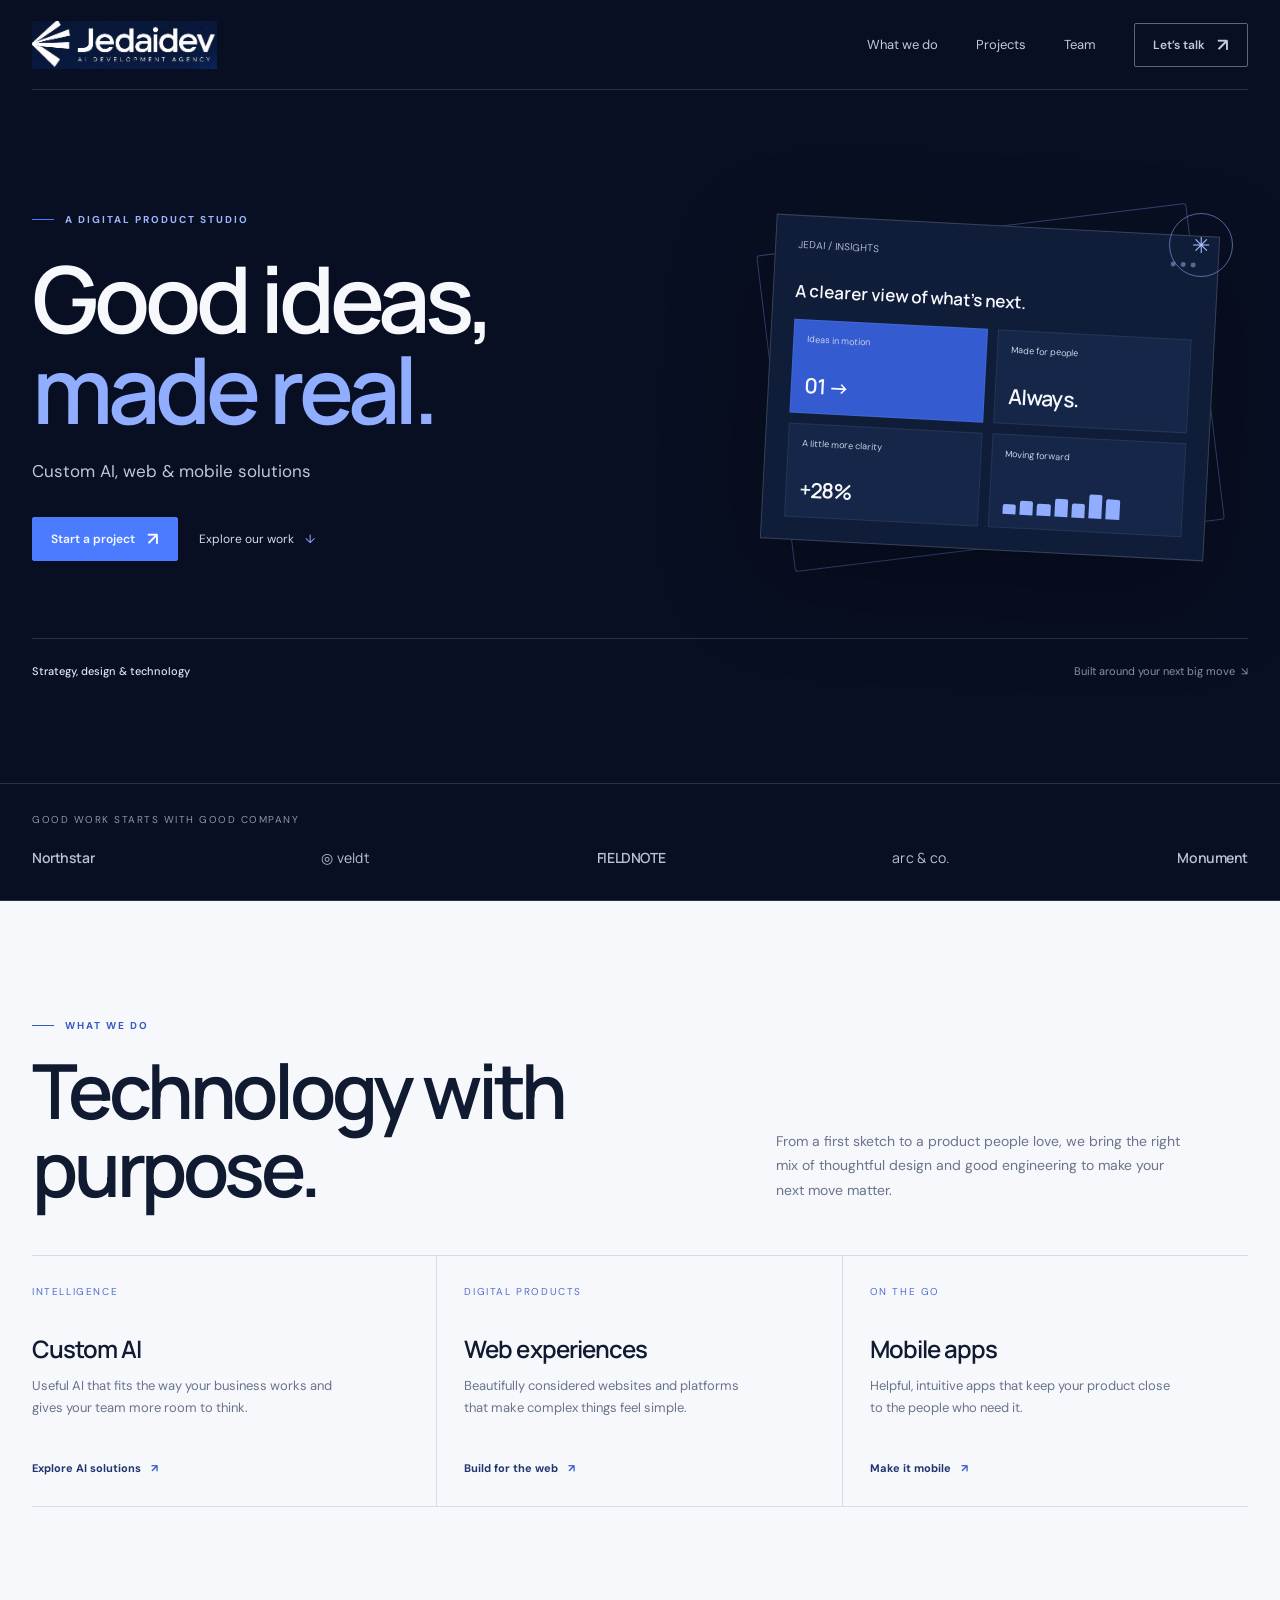
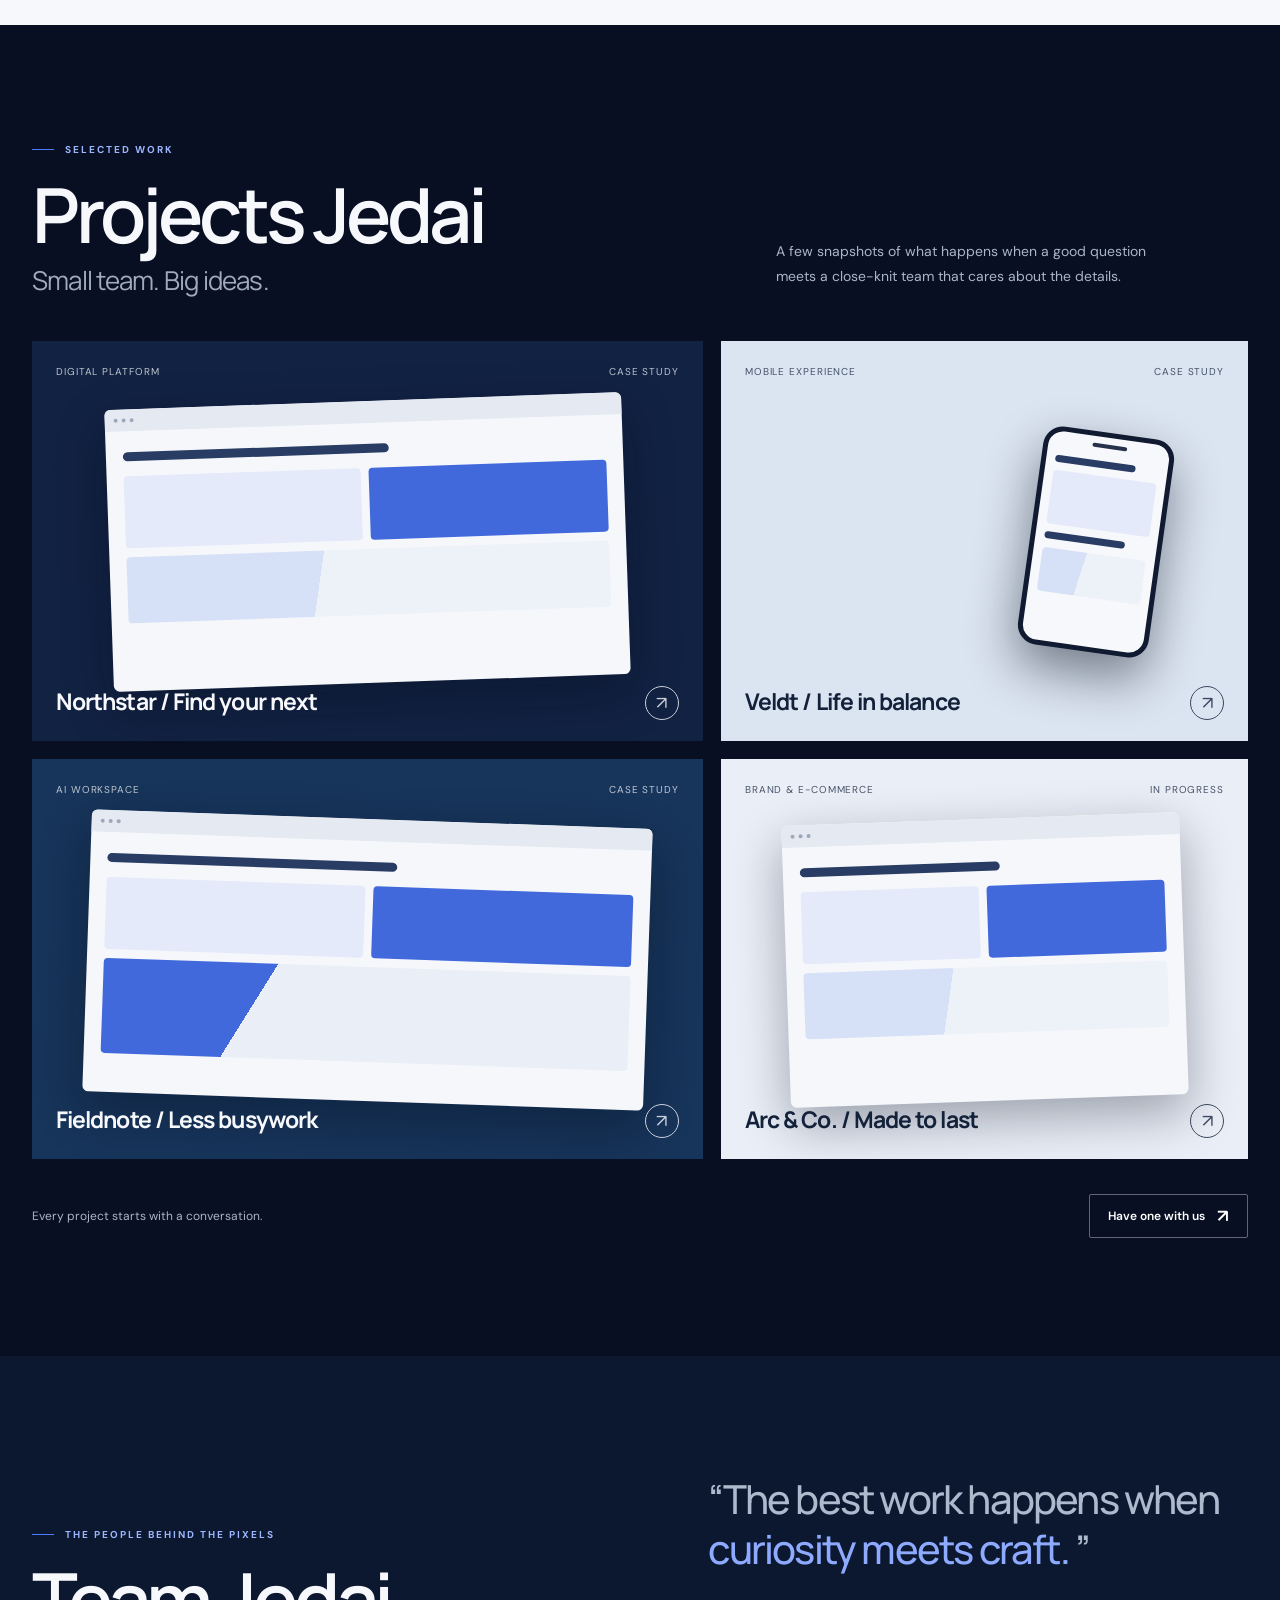
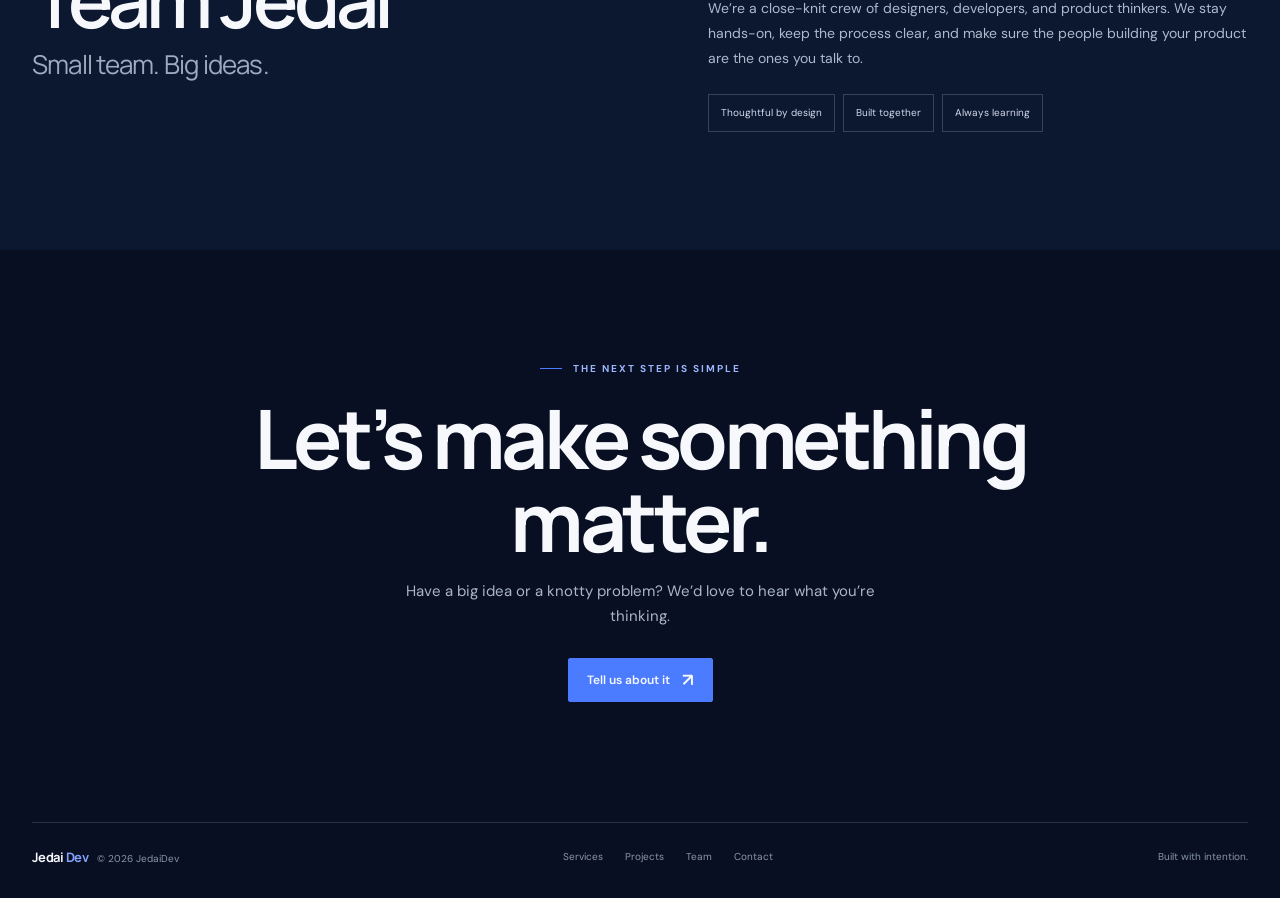
==== commit 26a9def3: "Add files via upload" ====
--- a/index.html
+++ b/index.html
@@ -1,34 +1,520 @@
 <!doctype html>
 <html lang="en">
-<head>
-  <meta charset="utf-8">
-  <meta name="viewport" content="width=device-width, initial-scale=1">
-  <meta name="theme-color" content="#080f22">
-  <meta name="description" content="JedaiDev builds custom AI, web and mobile solutions for ambitious teams.">
-  <title>JedaiDev — Custom AI, web &amp; mobile solutions</title>
-  <link rel="stylesheet" href="styles.css">
-  <link rel="preconnect" href="https://fonts.googleapis.com">
-  <link rel="preconnect" href="https://fonts.gstatic.com" crossorigin>
-  <link href="https://fonts.googleapis.com/css2?family=DM+Sans:wght@400;500;600;700&family=Manrope:wght@400;500;600;700;800&display=swap" rel="stylesheet">
-</head>
-<body>
-  <header class="wrap topbar">
-    <a class="brand" href="#top" aria-label="JedaiDev home"><img src="assets/jedaidev-logo-source.png" alt="JedaiDev AI Development Agency"></a>
-    <nav class="nav" aria-label="Main navigation"><a href="#services">What we do</a><a href="#projects">Projects</a><a href="#team">Team</a><a class="nav-cta" href="#contact">Let’s talk <span class="arrow">↗</span></a></nav>
-    <button class="menu" aria-label="Open navigation" onclick="document.querySelector('.nav').classList.toggle('open')">☰</button>
-  </header>
-  <main id="top">
-    <section class="wrap hero">
-      <div><div class="eyebrow">A digital product studio</div><h1>Good ideas,<br><span>made real.</span></h1><p class="hero-copy">Custom AI, web &amp; mobile solutions</p><div class="hero-actions"><a class="button primary" href="#contact">Start a project <span class="arrow">↗</span></a><a class="text-link" href="#projects">Explore our work <span>↓</span></a></div></div>
-      <div class="hero-art" aria-hidden="true"><div class="art-frame"></div><div class="art-panel"><div class="panel-head"><span>JEDAI / INSIGHTS</span><span class="panel-dots"><i></i><i></i><i></i></span></div><div class="panel-title">A clearer view of what’s next.</div><div class="panel-grid"><div class="mini-card blue"><span class="mini-label">Ideas in motion</span><span class="mini-value">01 →</span></div><div class="mini-card"><span class="mini-label">Made for people</span><span class="mini-value">Always.</span></div><div class="mini-card"><span class="mini-label">A little more clarity</span><span class="mini-value">+28%</span></div><div class="mini-card"><span class="mini-label">Moving forward</span><span class="spark"><i></i><i></i><i></i><i></i><i></i><i></i><i></i></span></div></div></div><div class="orbit">✳</div></div>
-      <div class="hero-foot"><span><strong>Strategy, design &amp; technology</strong></span><span>Built around your next big move&nbsp; ↘</span></div>
-    </section>
-    <section class="trust"><div class="wrap"><p>Good work starts with good company</p><div class="client-list"><span>Northstar</span><span>◎ veldt</span><span>FIELDNOTE</span><span>arc &amp; co.</span><span>Monument</span></div></div></section>
-    <section class="services section" id="services"><div class="wrap"><div class="section-head"><div><div class="eyebrow">What we do</div><h2>Technology with<br>purpose.</h2></div><p class="section-intro">From a first sketch to a product people love, we bring the right mix of thoughtful design and good engineering to make your next move matter.</p></div><div class="service-grid"><article class="service"><span class="service-no">INTELLIGENCE</span><h3>Custom AI</h3><p>Useful AI that fits the way your business works and gives your team more room to think.</p><a href="#contact">Explore AI solutions <span>↗</span></a></article><article class="service"><span class="service-no">DIGITAL PRODUCTS</span><h3>Web experiences</h3><p>Beautifully considered websites and platforms that make complex things feel simple.</p><a href="#contact">Build for the web <span>↗</span></a></article><article class="service"><span class="service-no">ON THE GO</span><h3>Mobile apps</h3><p>Helpful, intuitive apps that keep your product close to the people who need it.</p><a href="#contact">Make it mobile <span>↗</span></a></article></div></div></section>
-    <section class="wrap section" id="projects"><div class="section-head"><div><div class="eyebrow">Selected work</div><h2>Projects Jedai<small>Small team. Big ideas.</small></h2></div><p class="section-intro">A few snapshots of what happens when a good question meets a close-knit team that cares about the details.</p></div><div class="work-grid"><a class="project" href="#contact"><div class="project-meta"><span>Digital platform</span><span>Case study</span></div><div class="project-visual"><div class="browser-ui"><div class="browser-top"><i></i><i></i><i></i></div><div class="ui-content"><div class="ui-title"></div><div class="ui-row"><div class="ui-box"></div><div class="ui-box"></div></div><div class="ui-bottom"></div></div></div></div><h3>Northstar / Find your next</h3><span class="project-link">↗</span></a><a class="project" href="#contact"><div class="project-meta"><span>Mobile experience</span><span>Case study</span></div><div class="project-visual"><div class="mobile-ui"><div class="mobile-notch"></div><div class="ui-title"></div><div class="ui-box"></div><div class="ui-title" class="short"></div><div class="ui-bottom"></div></div></div><h3>Veldt / Life in balance</h3><span class="project-link">↗</span></a><a class="project" href="#contact"><div class="project-meta"><span>AI workspace</span><span>Case study</span></div><div class="project-visual dashboard"><div class="browser-ui"><div class="browser-top"><i></i><i></i><i></i></div><div class="ui-content"><div class="ui-title"></div><div class="ui-row"><div class="ui-box"></div><div class="ui-box"></div></div><div class="ui-bottom"></div></div></div></div><h3>Fieldnote / Less busywork</h3><span class="project-link">↗</span></a><a class="project" href="#contact"><div class="project-meta"><span>Brand &amp; e-commerce</span><span>IN PROGRESS</span></div><div class="project-visual"><div class="browser-ui"><div class="browser-top"><i></i><i></i><i></i></div><div class="ui-content"><div class="ui-title"></div><div class="ui-row"><div class="ui-box"></div><div class="ui-box"></div></div><div class="ui-bottom"></div></div></div></div><h3>Arc &amp; Co. / Made to last</h3><span class="project-link">↗</span></a></div><div class="work-footer"><span>Every project starts with a conversation.</span><a class="button" href="#contact">Have one with us <span class="arrow">↗</span></a></div></section>
-    <section class="team section" id="team"><div class="wrap team-grid"><div><div class="eyebrow">The people behind the pixels</div><h2>Team Jedai<small>Small team. Big ideas.</small></h2></div><div class="team-copy"><p class="team-quote">“The best work happens when <span>curiosity meets craft.</span>”</p><p>We’re a close-knit crew of designers, developers, and product thinkers. We stay hands-on, keep the process clear, and make sure the people building your product are the ones you talk to.</p><div class="pill-row"><span class="pill">Thoughtful by design</span><span class="pill">Built together</span><span class="pill">Always learning</span></div></div></div></section>
-    <section class="contact wrap" id="contact"><div class="eyebrow">The next step is simple</div><h2>Let’s make something matter.</h2><p>Have a big idea or a knotty problem? We’d love to hear what you’re thinking.</p><a class="button primary" href="mailto:hello@jedaidev.com">Tell us about it <span class="arrow">↗</span></a></section>
-  </main>
-  <footer class="wrap footer"><div><span class="footer-brand">Jedai<span>Dev</span></span><span>&nbsp; © 2026 JedaiDev</span></div><div class="footer-links"><a href="#services">Services</a><a href="#projects">Projects</a><a href="#team">Team</a><a href="#contact">Contact</a></div><span>Built with intention.</span></footer>
-</body>
+  <head>
+    <meta charset="utf-8">
+    <meta name="viewport" content="width=device-width, initial-scale=1">
+    <meta name="theme-color" content="#080f22">
+    <meta name="description" content="JedaiDev builds custom AI, web and mobile solutions for ambitious teams.">
+    <title>
+      JedaiDev — Custom AI, web &amp; mobile solutions
+    </title>
+    <link rel="stylesheet" href="styles.css">
+    <link rel="preconnect" href="https://fonts.googleapis.com">
+    <link rel="preconnect" href="https://fonts.gstatic.com" crossorigin>
+    <link href="https://fonts.googleapis.com/css2?family=DM+Sans:wght@400;500;600;700&amp;family=Manrope:wght@400;500;600;700;800&amp;display=swap" rel="stylesheet">
+  </head>
+  <body>
+    <header class="wrap topbar">
+      <a class="brand" href="#top" aria-label="JedaiDev home">
+        <img src="assets/jedaidev-logo-source.png" alt="JedaiDev AI Development Agency">
+      </a>
+      <nav class="nav" aria-label="Main navigation">
+        <a href="#services">
+          What we do
+        </a>
+        <a href="#projects">
+          Projects
+        </a>
+        <a href="#team">
+          Team
+        </a>
+        <a class="nav-cta" href="#contact">
+          Let’s talk
+          <span class="arrow">
+            ↗
+          </span>
+        </a>
+      </nav>
+      <button class="menu" aria-label="Open navigation" onclick="document.querySelector('.nav').classList.toggle('open')">
+        ☰
+      </button>
+    </header>
+    <main id="top">
+      <section class="wrap hero">
+        <div>
+          <div class="eyebrow">
+            A digital product studio
+          </div>
+          <h1>
+            Good ideas,
+            <br>
+            <span>
+              made real.
+            </span>
+          </h1>
+          <p class="hero-copy">
+            Custom AI, web &amp; mobile solutions
+          </p>
+          <div class="hero-actions">
+            <a class="button primary" href="#contact">
+              Start a project
+              <span class="arrow">
+                ↗
+              </span>
+            </a>
+            <a class="text-link" href="#projects">
+              Explore our work
+              <span>
+                ↓
+              </span>
+            </a>
+          </div>
+        </div>
+        <div class="hero-art" aria-hidden="true">
+          <div class="art-frame">
+          </div>
+          <div class="art-panel">
+            <div class="panel-head">
+              <span>
+                JEDAI / INSIGHTS
+              </span>
+              <span class="panel-dots">
+                <i>
+                </i>
+                <i>
+                </i>
+                <i>
+                </i>
+              </span>
+            </div>
+            <div class="panel-title">
+              A clearer view of what’s next.
+            </div>
+            <div class="panel-grid">
+              <div class="mini-card blue">
+                <span class="mini-label">
+                  Ideas in motion
+                </span>
+                <span class="mini-value">
+                  01 →
+                </span>
+              </div>
+              <div class="mini-card">
+                <span class="mini-label">
+                  Made for people
+                </span>
+                <span class="mini-value">
+                  Always.
+                </span>
+              </div>
+              <div class="mini-card">
+                <span class="mini-label">
+                  A little more clarity
+                </span>
+                <span class="mini-value">
+                  +28%
+                </span>
+              </div>
+              <div class="mini-card">
+                <span class="mini-label">
+                  Moving forward
+                </span>
+                <span class="spark">
+                  <i>
+                  </i>
+                  <i>
+                  </i>
+                  <i>
+                  </i>
+                  <i>
+                  </i>
+                  <i>
+                  </i>
+                  <i>
+                  </i>
+                  <i>
+                  </i>
+                </span>
+              </div>
+            </div>
+          </div>
+          <div class="orbit">
+            ✳
+          </div>
+        </div>
+        <div class="hero-foot">
+          <span>
+            <strong>
+              Strategy, design &amp; technology
+            </strong>
+          </span>
+          <span>
+            Built around your next big move&nbsp; ↘
+          </span>
+        </div>
+      </section>
+      <section class="trust">
+        <div class="wrap">
+          <p>
+            Good work starts with good company
+          </p>
+          <div class="client-list">
+            <span>
+              Northstar
+            </span>
+            <span>
+              ◎ veldt
+            </span>
+            <span>
+              FIELDNOTE
+            </span>
+            <span>
+              arc &amp; co.
+            </span>
+            <span>
+              Monument
+            </span>
+          </div>
+        </div>
+      </section>
+      <section class="services section" id="services">
+        <div class="wrap">
+          <div class="section-head">
+            <div>
+              <div class="eyebrow">
+                What we do
+              </div>
+              <h2>
+                Technology with
+                <br>
+                purpose.
+              </h2>
+            </div>
+            <p class="section-intro">
+              From a first sketch to a product people love, we bring the right mix of thoughtful design and good engineering to make your next move matter.
+            </p>
+          </div>
+          <div class="service-grid">
+            <article class="service">
+              <span class="service-no">
+                INTELLIGENCE
+              </span>
+              <h3>
+                Custom AI
+              </h3>
+              <p>
+                Useful AI that fits the way your business works and gives your team more room to think.
+              </p>
+              <a href="#contact">
+                Explore AI solutions
+                <span>
+                  ↗
+                </span>
+              </a>
+            </article>
+            <article class="service">
+              <span class="service-no">
+                DIGITAL PRODUCTS
+              </span>
+              <h3>
+                Web experiences
+              </h3>
+              <p>
+                Beautifully considered websites and platforms that make complex things feel simple.
+              </p>
+              <a href="#contact">
+                Build for the web
+                <span>
+                  ↗
+                </span>
+              </a>
+            </article>
+            <article class="service">
+              <span class="service-no">
+                ON THE GO
+              </span>
+              <h3>
+                Mobile apps
+              </h3>
+              <p>
+                Helpful, intuitive apps that keep your product close to the people who need it.
+              </p>
+              <a href="#contact">
+                Make it mobile
+                <span>
+                  ↗
+                </span>
+              </a>
+            </article>
+          </div>
+        </div>
+      </section>
+      <section class="wrap section" id="projects">
+        <div class="section-head">
+          <div>
+            <div class="eyebrow">
+              Selected work
+            </div>
+            <h2>
+              Projects Jedai
+              <small>
+                Small team. Big ideas.
+              </small>
+            </h2>
+          </div>
+          <p class="section-intro">
+            A few snapshots of what happens when a good question meets a close-knit team that cares about the details.
+          </p>
+        </div>
+        <div class="work-grid">
+          <a class="project" href="#contact">
+            <div class="project-meta">
+              <span>
+                Digital platform
+              </span>
+              <span>
+                Case study
+              </span>
+            </div>
+            <div class="project-visual">
+              <div class="browser-ui">
+                <div class="browser-top">
+                  <i>
+                  </i>
+                  <i>
+                  </i>
+                  <i>
+                  </i>
+                </div>
+                <div class="ui-content">
+                  <div class="ui-title">
+                  </div>
+                  <div class="ui-row">
+                    <div class="ui-box">
+                    </div>
+                    <div class="ui-box">
+                    </div>
+                  </div>
+                  <div class="ui-bottom">
+                  </div>
+                </div>
+              </div>
+            </div>
+            <h3>
+              Northstar / Find your next
+            </h3>
+            <span class="project-link">
+              ↗
+            </span>
+          </a>
+          <a class="project" href="#contact">
+            <div class="project-meta">
+              <span>
+                Mobile experience
+              </span>
+              <span>
+                Case study
+              </span>
+            </div>
+            <div class="project-visual">
+              <div class="mobile-ui">
+                <div class="mobile-notch">
+                </div>
+                <div class="ui-title">
+                </div>
+                <div class="ui-box">
+                </div>
+                <div class="ui-title" class="short">
+                </div>
+                <div class="ui-bottom">
+                </div>
+              </div>
+            </div>
+            <h3>
+              Veldt / Life in balance
+            </h3>
+            <span class="project-link">
+              ↗
+            </span>
+          </a>
+          <a class="project" href="#contact">
+            <div class="project-meta">
+              <span>
+                AI workspace
+              </span>
+              <span>
+                Case study
+              </span>
+            </div>
+            <div class="project-visual dashboard">
+              <div class="browser-ui">
+                <div class="browser-top">
+                  <i>
+                  </i>
+                  <i>
+                  </i>
+                  <i>
+                  </i>
+                </div>
+                <div class="ui-content">
+                  <div class="ui-title">
+                  </div>
+                  <div class="ui-row">
+                    <div class="ui-box">
+                    </div>
+                    <div class="ui-box">
+                    </div>
+                  </div>
+                  <div class="ui-bottom">
+                  </div>
+                </div>
+              </div>
+            </div>
+            <h3>
+              Fieldnote / Less busywork
+            </h3>
+            <span class="project-link">
+              ↗
+            </span>
+          </a>
+          <a class="project" href="#contact">
+            <div class="project-meta">
+              <span>
+                Brand &amp; e-commerce
+              </span>
+              <span>
+                IN PROGRESS
+              </span>
+            </div>
+            <div class="project-visual">
+              <div class="browser-ui">
+                <div class="browser-top">
+                  <i>
+                  </i>
+                  <i>
+                  </i>
+                  <i>
+                  </i>
+                </div>
+                <div class="ui-content">
+                  <div class="ui-title">
+                  </div>
+                  <div class="ui-row">
+                    <div class="ui-box">
+                    </div>
+                    <div class="ui-box">
+                    </div>
+                  </div>
+                  <div class="ui-bottom">
+                  </div>
+                </div>
+              </div>
+            </div>
+            <h3>
+              Arc &amp; Co. / Made to last
+            </h3>
+            <span class="project-link">
+              ↗
+            </span>
+          </a>
+        </div>
+        <div class="work-footer">
+          <span>
+            Every project starts with a conversation.
+          </span>
+          <a class="button" href="#contact">
+            Have one with us
+            <span class="arrow">
+              ↗
+            </span>
+          </a>
+        </div>
+      </section>
+      <section class="team section" id="team">
+        <div class="wrap team-grid">
+          <div>
+            <div class="eyebrow">
+              The people behind the pixels
+            </div>
+            <h2>
+              Team Jedai
+              <small>
+                Small team. Big ideas.
+              </small>
+            </h2>
+          </div>
+          <div class="team-copy">
+            <p class="team-quote">
+              “The best work happens when
+              <span>
+                curiosity meets craft.
+              </span>
+              ”
+            </p>
+            <p>
+              We’re a close-knit crew of designers, developers, and product thinkers. We stay hands-on, keep the process clear, and make sure the people building your product are the ones you talk to.
+            </p>
+            <div class="pill-row">
+              <span class="pill">
+                Thoughtful by design
+              </span>
+              <span class="pill">
+                Built together
+              </span>
+              <span class="pill">
+                Always learning
+              </span>
+            </div>
+          </div>
+        </div>
+      </section>
+      <section class="contact wrap" id="contact">
+        <div class="eyebrow">
+          The next step is simple
+        </div>
+        <h2>
+          Let’s make something matter.
+        </h2>
+        <p>
+          Have a big idea or a knotty problem? We’d love to hear what you’re thinking.
+        </p>
+        <a class="button primary" href="mailto:hello@jedaidev.com">
+          Tell us about it
+          <span class="arrow">
+            ↗
+          </span>
+        </a>
+      </section>
+    </main>
+    <footer class="wrap footer">
+      <div>
+        <span class="footer-brand">
+          Jedai
+          <span>
+            Dev
+          </span>
+        </span>
+        <span>
+          &nbsp; © 2026 JedaiDev
+        </span>
+      </div>
+      <div class="footer-links">
+        <a href="#services">
+          Services
+        </a>
+        <a href="#projects">
+          Projects
+        </a>
+        <a href="#team">
+          Team
+        </a>
+        <a href="#contact">
+          Contact
+        </a>
+      </div>
+      <span>
+        Built with intention.
+      </span>
+    </footer>
+  </body>
 </html>
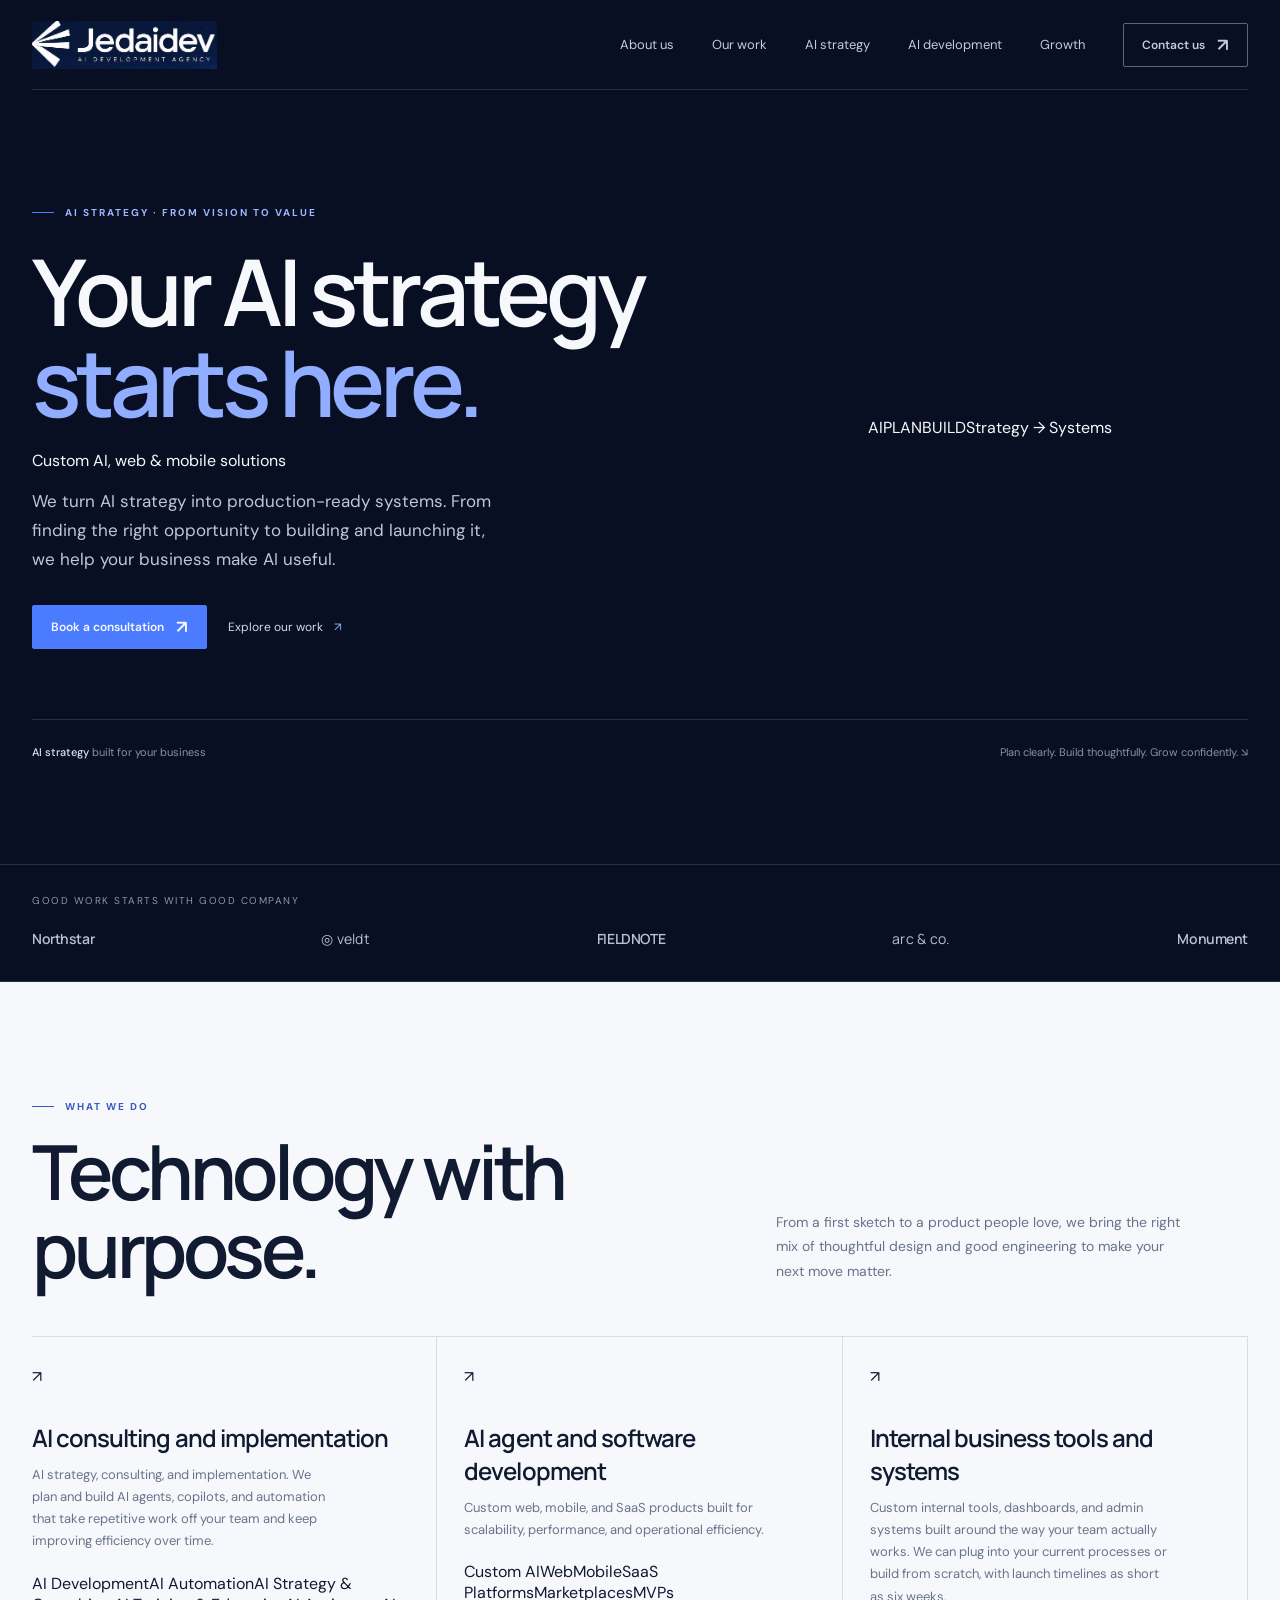
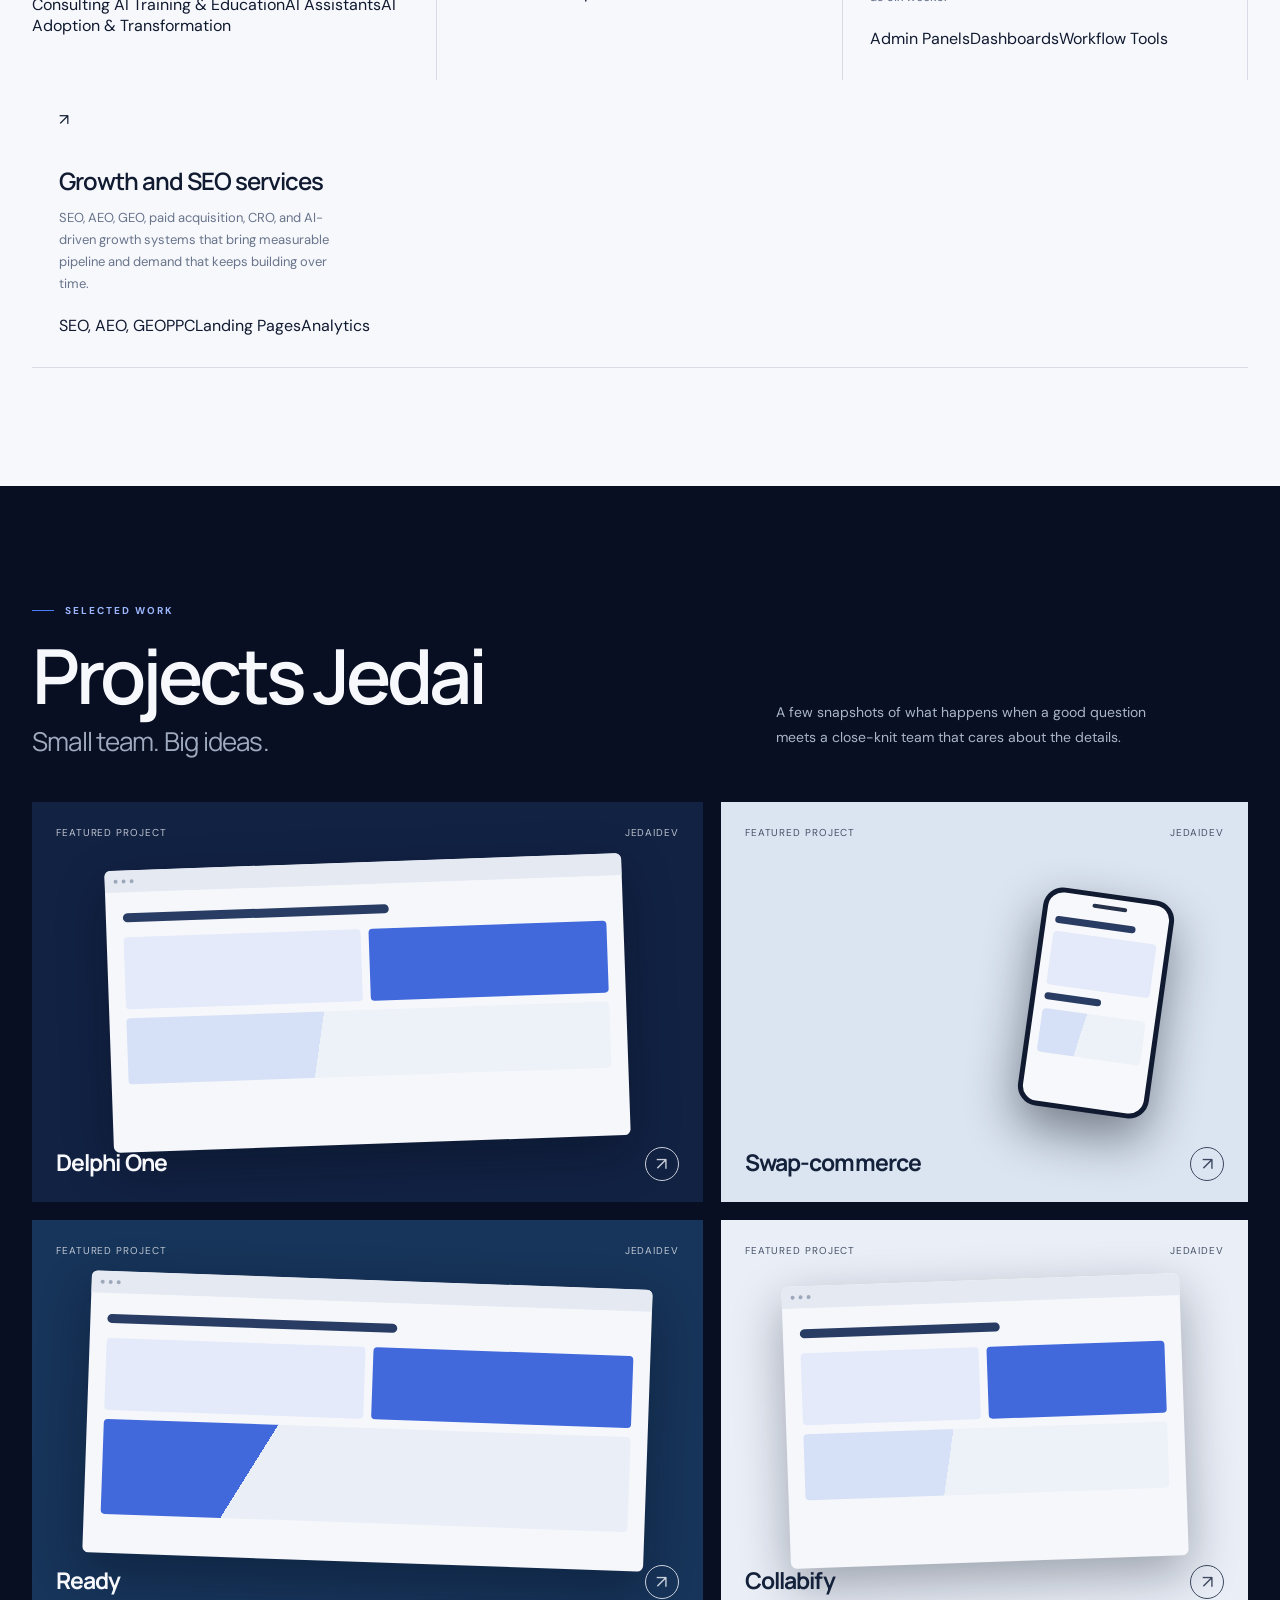
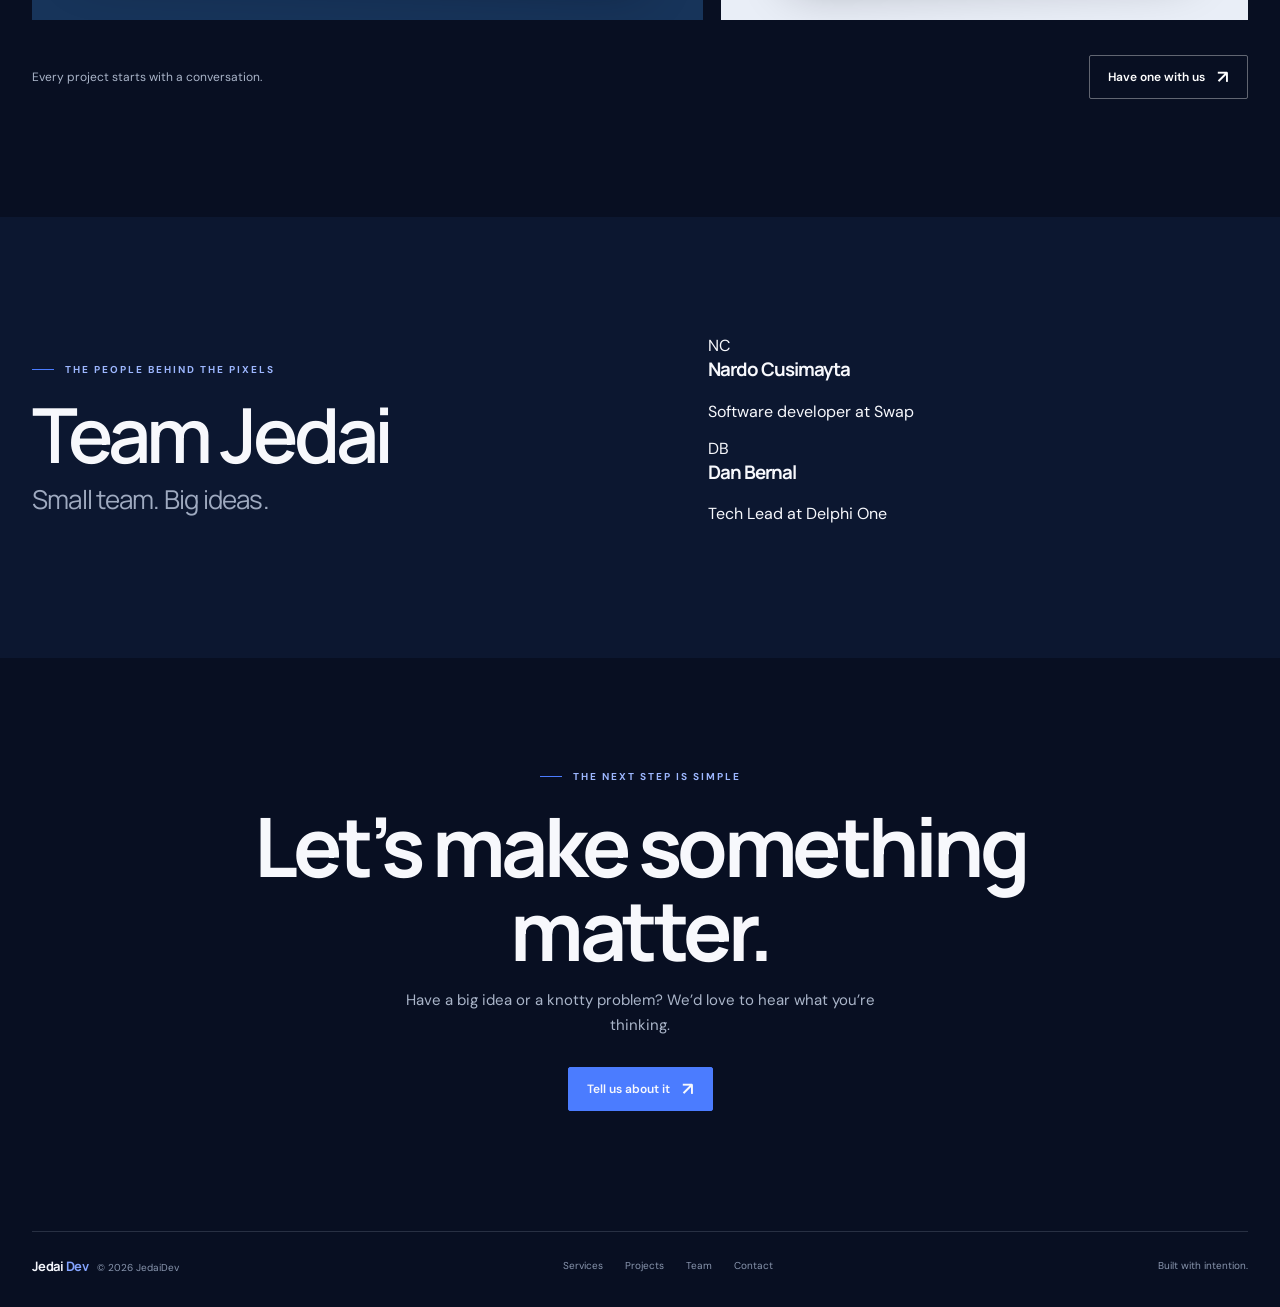
==== commit b465d391: "Update index.html" ====
--- a/index.html
+++ b/index.html
@@ -19,141 +19,40 @@
         <img src="assets/jedaidev-logo-source.png" alt="JedaiDev AI Development Agency">
       </a>
       <nav class="nav" aria-label="Main navigation">
-        <a href="#services">
-          What we do
-        </a>
-        <a href="#projects">
-          Projects
-        </a>
-        <a href="#team">
-          Team
-        </a>
-        <a class="nav-cta" href="#contact">
-          Let’s talk
-          <span class="arrow">
-            ↗
-          </span>
-        </a>
+        <a href="#team">About us</a>
+        <a href="#projects">Our work</a>
+        <a href="#strategy">AI strategy</a>
+        <a href="#services">AI development</a>
+        <a href="#contact">Growth</a>
+        <a class="nav-cta" href="#contact">Contact us <span class="arrow">↗</span></a>
       </nav>
-      <button class="menu" aria-label="Open navigation" onclick="document.querySelector('.nav').classList.toggle('open')">
-        ☰
-      </button>
+      <button class="menu" aria-label="Open navigation" onclick="document.querySelector('.nav').classList.toggle('open')">☰</button>
     </header>
     <main id="top">
       <section class="wrap hero">
-        <div>
-          <div class="eyebrow">
-            A digital product studio
-          </div>
-          <h1>
-            Good ideas,
-            <br>
-            <span>
-              made real.
-            </span>
-          </h1>
-          <p class="hero-copy">
-            Custom AI, web &amp; mobile solutions
-          </p>
+        <div class="hero-copy-wrap">
+          <div class="eyebrow">AI strategy · from vision to value</div>
+          <h1>Your AI strategy<br><span>starts here.</span></h1>
+          <p class="hero-subtitle">Custom AI, web &amp; mobile solutions</p>
+          <p class="hero-copy">We turn AI strategy into production-ready systems. From finding the right opportunity to building and launching it, we help your business make AI useful.</p>
           <div class="hero-actions">
-            <a class="button primary" href="#contact">
-              Start a project
-              <span class="arrow">
-                ↗
-              </span>
-            </a>
-            <a class="text-link" href="#projects">
-              Explore our work
-              <span>
-                ↓
-              </span>
-            </a>
+            <a class="button primary" href="#contact">Book a consultation <span class="arrow">↗</span></a>
+            <a class="text-link" href="#projects">Explore our work <span>↗</span></a>
           </div>
         </div>
         <div class="hero-art" aria-hidden="true">
-          <div class="art-frame">
-          </div>
-          <div class="art-panel">
-            <div class="panel-head">
-              <span>
-                JEDAI / INSIGHTS
-              </span>
-              <span class="panel-dots">
-                <i>
-                </i>
-                <i>
-                </i>
-                <i>
-                </i>
-              </span>
-            </div>
-            <div class="panel-title">
-              A clearer view of what’s next.
-            </div>
-            <div class="panel-grid">
-              <div class="mini-card blue">
-                <span class="mini-label">
-                  Ideas in motion
-                </span>
-                <span class="mini-value">
-                  01 →
-                </span>
-              </div>
-              <div class="mini-card">
-                <span class="mini-label">
-                  Made for people
-                </span>
-                <span class="mini-value">
-                  Always.
-                </span>
-              </div>
-              <div class="mini-card">
-                <span class="mini-label">
-                  A little more clarity
-                </span>
-                <span class="mini-value">
-                  +28%
-                </span>
-              </div>
-              <div class="mini-card">
-                <span class="mini-label">
-                  Moving forward
-                </span>
-                <span class="spark">
-                  <i>
-                  </i>
-                  <i>
-                  </i>
-                  <i>
-                  </i>
-                  <i>
-                  </i>
-                  <i>
-                  </i>
-                  <i>
-                  </i>
-                  <i>
-                  </i>
-                </span>
-              </div>
-            </div>
-          </div>
-          <div class="orbit">
-            ✳
-          </div>
+          <div class="strategy-orbit orbit-one"><span>AI</span></div>
+          <div class="strategy-orbit orbit-two"><span>PLAN</span></div>
+          <div class="strategy-orbit orbit-three"><span>BUILD</span></div>
+          <div class="strategy-bars"><i></i><i></i><i></i><i></i></div>
+          <div class="strategy-label">Strategy <span>→</span> Systems</div>
         </div>
         <div class="hero-foot">
-          <span>
-            <strong>
-              Strategy, design &amp; technology
-            </strong>
-          </span>
-          <span>
-            Built around your next big move&nbsp; ↘
-          </span>
-        </div>
-      </section>
-      <section class="trust">
+          <span><strong>AI strategy</strong> built for your business</span>
+          <span>Plan clearly. Build thoughtfully. Grow confidently. ↘</span>
+        </div>
+      </section>
+    <section class="trust">
         <div class="wrap">
           <p>
             Good work starts with good company
@@ -195,56 +94,46 @@
             </p>
           </div>
           <div class="service-grid">
-            <article class="service">
-              <span class="service-no">
-                INTELLIGENCE
-              </span>
-              <h3>
-                Custom AI
-              </h3>
-              <p>
-                Useful AI that fits the way your business works and gives your team more room to think.
-              </p>
-              <a href="#contact">
-                Explore AI solutions
-                <span>
-                  ↗
-                </span>
-              </a>
-            </article>
-            <article class="service">
-              <span class="service-no">
-                DIGITAL PRODUCTS
-              </span>
-              <h3>
-                Web experiences
-              </h3>
-              <p>
-                Beautifully considered websites and platforms that make complex things feel simple.
-              </p>
-              <a href="#contact">
-                Build for the web
-                <span>
-                  ↗
-                </span>
-              </a>
-            </article>
-            <article class="service">
-              <span class="service-no">
-                ON THE GO
-              </span>
-              <h3>
-                Mobile apps
-              </h3>
-              <p>
-                Helpful, intuitive apps that keep your product close to the people who need it.
-              </p>
-              <a href="#contact">
-                Make it mobile
-                <span>
-                  ↗
-                </span>
-              </a>
+            <article class="service service-card" id="strategy">
+              <div class="service-card-heading">
+                <span class="service-arrow">↗</span>
+                <h3>AI consulting and implementation</h3>
+              </div>
+              <p>AI strategy, consulting, and implementation. We plan and build AI agents, copilots, and automation that take repetitive work off your team and keep improving efficiency over time.</p>
+              <div class="service-tags" aria-label="AI consulting services">
+                <span>AI Development</span><span>AI Automation</span><span>AI Strategy &amp; Consulting</span>
+                <span>AI Training &amp; Education</span><span>AI Assistants</span><span>AI Adoption &amp; Transformation</span>
+              </div>
+            </article>
+            <article class="service service-card">
+              <div class="service-card-heading">
+                <span class="service-arrow">↗</span>
+                <h3>AI agent and software development</h3>
+              </div>
+              <p>Custom web, mobile, and SaaS products built for scalability, performance, and operational efficiency.</p>
+              <div class="service-tags" aria-label="Software development services">
+                <span>Custom AI</span><span>Web</span><span>Mobile</span><span>SaaS Platforms</span><span>Marketplaces</span><span>MVPs</span>
+              </div>
+            </article>
+            <article class="service service-card">
+              <div class="service-card-heading">
+                <span class="service-arrow">↗</span>
+                <h3>Internal business tools and systems</h3>
+              </div>
+              <p>Custom internal tools, dashboards, and admin systems built around the way your team actually works. We can plug into your current processes or build from scratch, with launch timelines as short as six weeks.</p>
+              <div class="service-tags" aria-label="Internal tools">
+                <span>Admin Panels</span><span>Dashboards</span><span>Workflow Tools</span>
+              </div>
+            </article>
+            <article class="service service-card service-card-growth" id="growth">
+              <div class="service-card-heading">
+                <span class="service-arrow">↗</span>
+                <h3>Growth and SEO services</h3>
+              </div>
+              <p>SEO, AEO, GEO, paid acquisition, CRO, and AI-driven growth systems that bring measurable pipeline and demand that keeps building over time.</p>
+              <div class="service-tags" aria-label="Growth services">
+                <span>SEO, AEO, GEO</span><span>PPC</span><span>Landing Pages</span><span>Analytics</span>
+              </div>
             </article>
           </div>
         </div>
@@ -270,10 +159,10 @@
           <a class="project" href="#contact">
             <div class="project-meta">
               <span>
-                Digital platform
-              </span>
-              <span>
-                Case study
+                Featured project
+              </span>
+              <span>
+                JedaiDev
               </span>
             </div>
             <div class="project-visual">
@@ -301,7 +190,7 @@
               </div>
             </div>
             <h3>
-              Northstar / Find your next
+              Delphi One
             </h3>
             <span class="project-link">
               ↗
@@ -310,10 +199,10 @@
           <a class="project" href="#contact">
             <div class="project-meta">
               <span>
-                Mobile experience
-              </span>
-              <span>
-                Case study
+                Featured project
+              </span>
+              <span>
+                JedaiDev
               </span>
             </div>
             <div class="project-visual">
@@ -324,14 +213,14 @@
                 </div>
                 <div class="ui-box">
                 </div>
-                <div class="ui-title" class="short">
+                <div class="ui-title short">
                 </div>
                 <div class="ui-bottom">
                 </div>
               </div>
             </div>
             <h3>
-              Veldt / Life in balance
+              Swap-commerce
             </h3>
             <span class="project-link">
               ↗
@@ -340,10 +229,10 @@
           <a class="project" href="#contact">
             <div class="project-meta">
               <span>
-                AI workspace
-              </span>
-              <span>
-                Case study
+                Featured project
+              </span>
+              <span>
+                JedaiDev
               </span>
             </div>
             <div class="project-visual dashboard">
@@ -371,7 +260,7 @@
               </div>
             </div>
             <h3>
-              Fieldnote / Less busywork
+              Ready
             </h3>
             <span class="project-link">
               ↗
@@ -380,10 +269,10 @@
           <a class="project" href="#contact">
             <div class="project-meta">
               <span>
-                Brand &amp; e-commerce
-              </span>
-              <span>
-                IN PROGRESS
+                Featured project
+              </span>
+              <span>
+                JedaiDev
               </span>
             </div>
             <div class="project-visual">
@@ -411,7 +300,7 @@
               </div>
             </div>
             <h3>
-              Arc &amp; Co. / Made to last
+              Collabify
             </h3>
             <span class="project-link">
               ↗
@@ -443,28 +332,21 @@
               </small>
             </h2>
           </div>
-          <div class="team-copy">
-            <p class="team-quote">
-              “The best work happens when
-              <span>
-                curiosity meets craft.
-              </span>
-              ”
-            </p>
-            <p>
-              We’re a close-knit crew of designers, developers, and product thinkers. We stay hands-on, keep the process clear, and make sure the people building your product are the ones you talk to.
-            </p>
-            <div class="pill-row">
-              <span class="pill">
-                Thoughtful by design
-              </span>
-              <span class="pill">
-                Built together
-              </span>
-              <span class="pill">
-                Always learning
-              </span>
-            </div>
+          <div class="team-people">
+            <article class="team-person">
+              <div class="team-avatar" aria-hidden="true">NC</div>
+              <div>
+                <h3>Nardo Cusimayta</h3>
+                <p>Software developer at Swap</p>
+              </div>
+            </article>
+            <article class="team-person">
+              <div class="team-avatar" aria-hidden="true">DB</div>
+              <div>
+                <h3>Dan Bernal</h3>
+                <p>Tech Lead at Delphi One</p>
+              </div>
+            </article>
           </div>
         </div>
       </section>
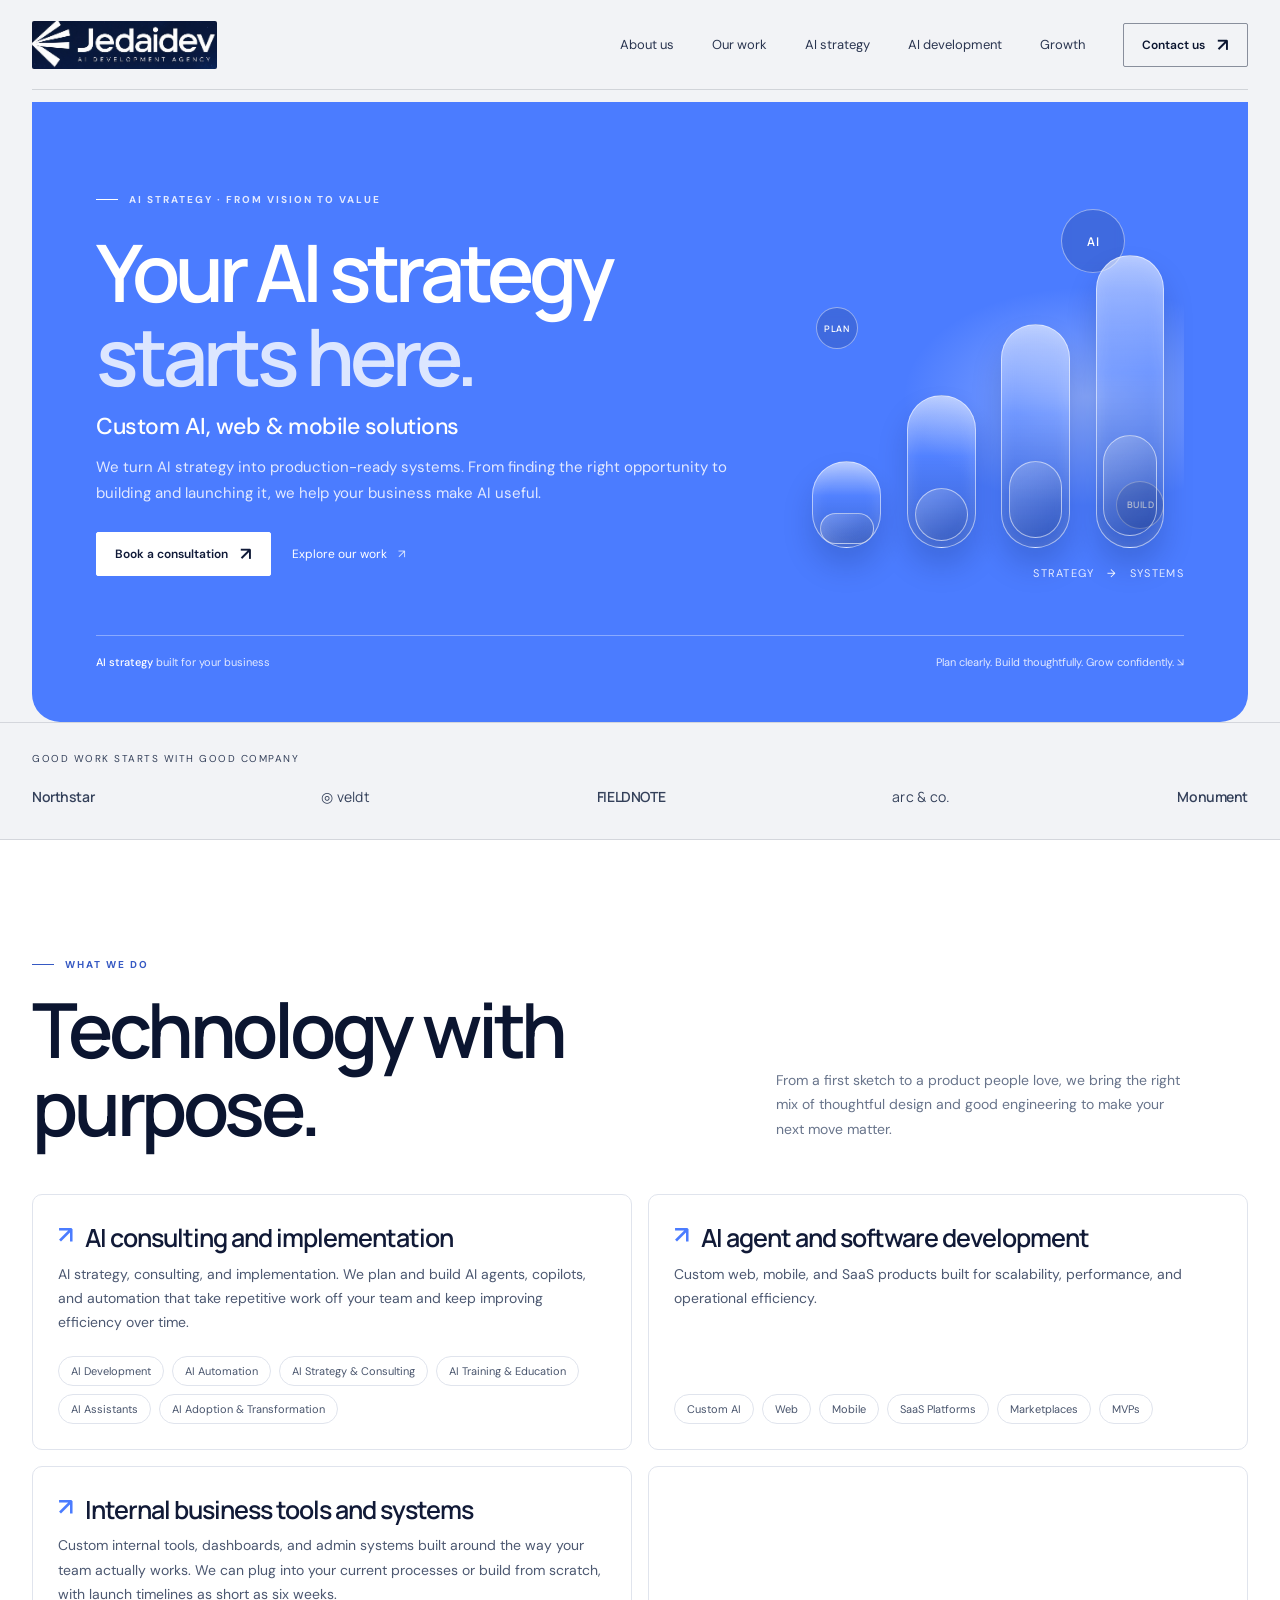
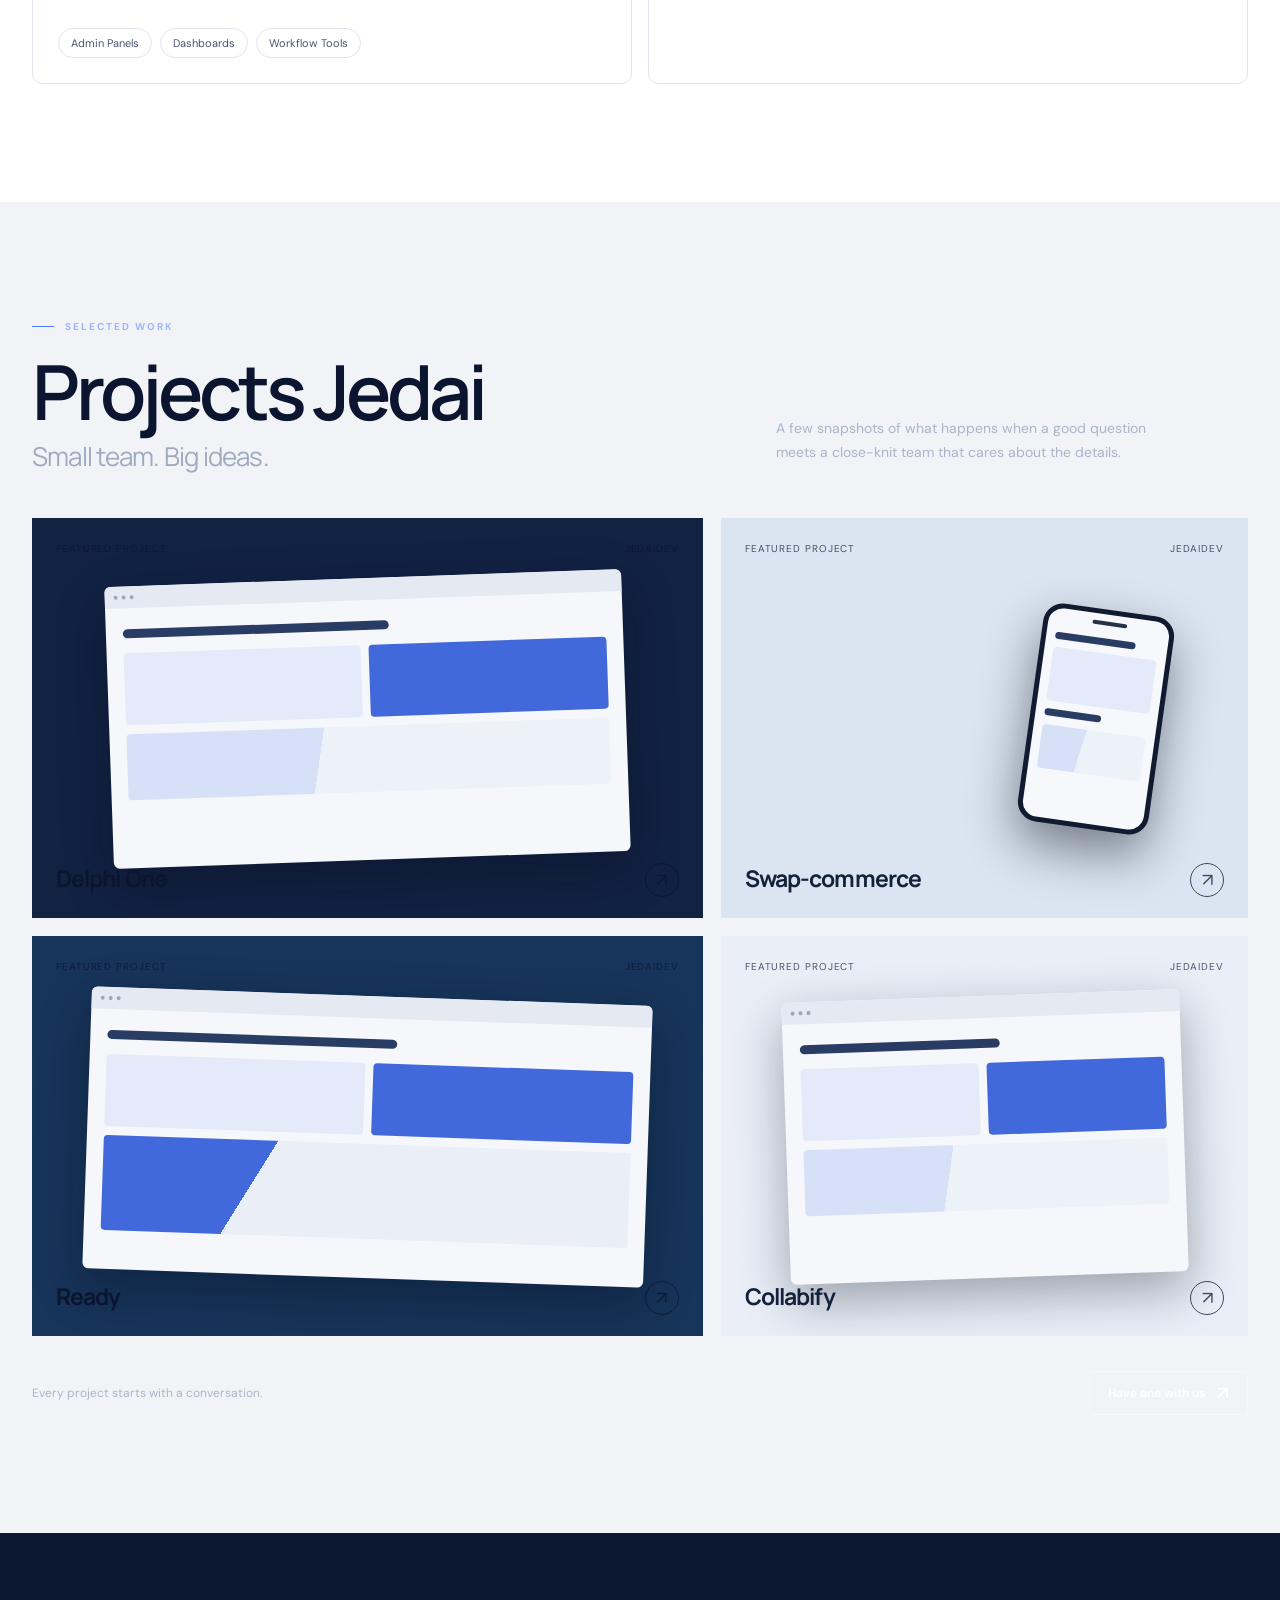
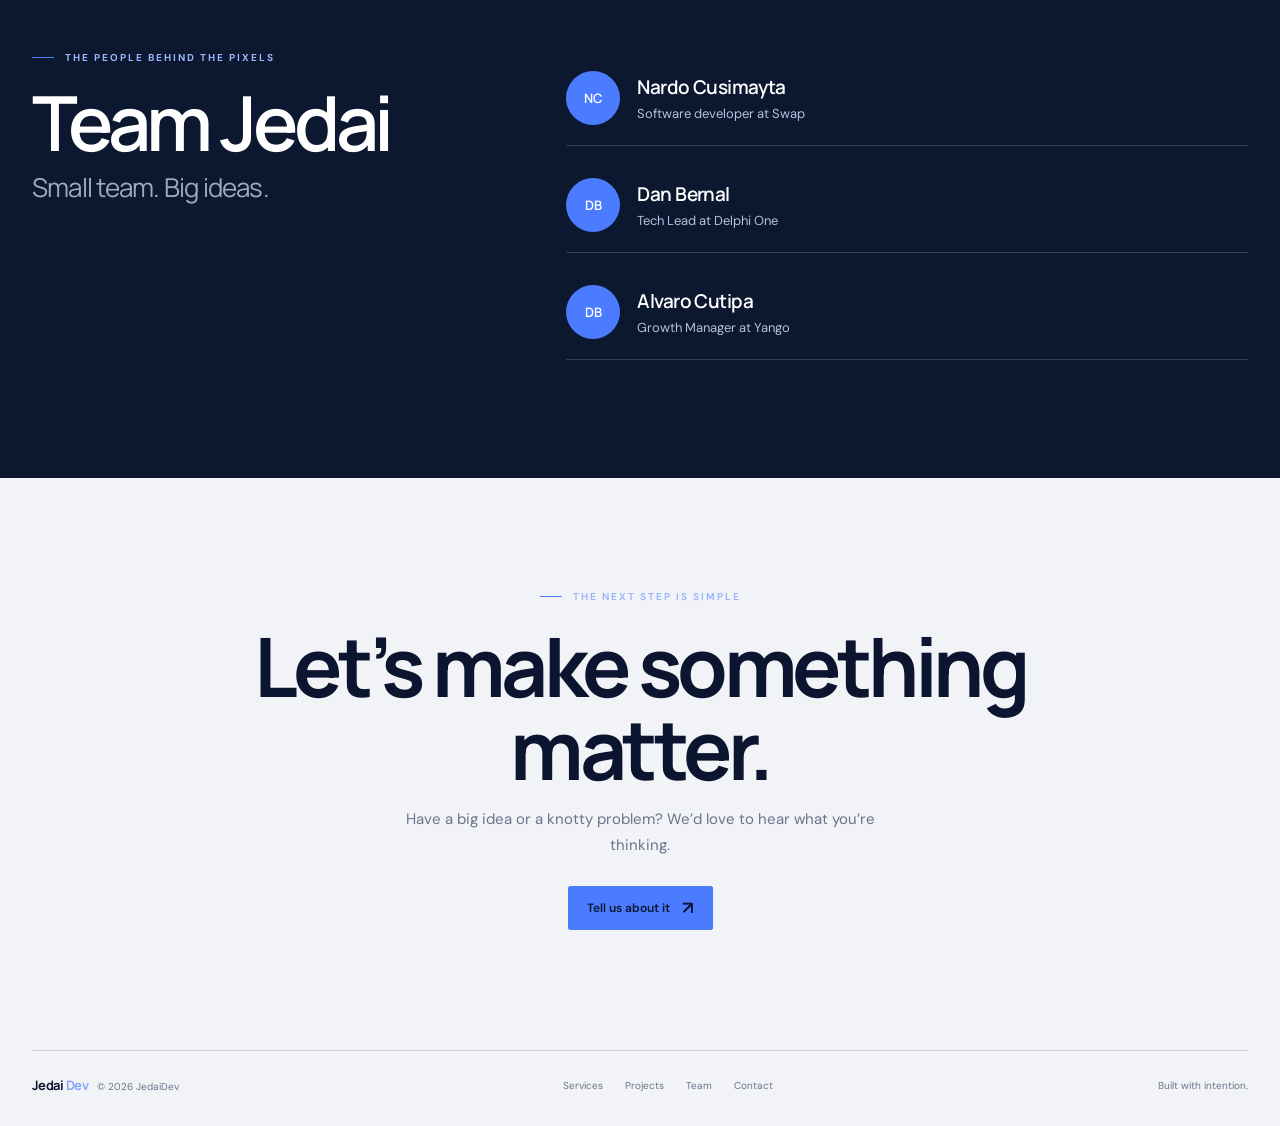
==== commit c0cb9da0: "Update index.html" ====
--- a/index.html
+++ b/index.html
@@ -347,6 +347,14 @@
                 <p>Tech Lead at Delphi One</p>
               </div>
             </article>
+            <article class="team-person">
+              <div class="team-avatar" aria-hidden="true">DB</div>
+              <div>
+                <h3>Alvaro Cutipa</h3>
+                <p>Growth Manager at Yango</p>
+              </div>
+            </article>
+            
           </div>
         </div>
       </section>
--- a/styles.css
+++ b/styles.css
@@ -11,3 +11,61 @@
 .nav.open{display:flex}@media(max-width:800px){.menu{display:block}.nav{display:none;position:absolute;z-index:5;top:76px;left:0;right:0;background:#0c1730;padding:20px var(--page);border-bottom:1px solid var(--line);flex-direction:column;align-items:stretch;gap:16px}.nav.open{display:flex}.nav a:not(.nav-cta){display:block}.nav-cta{align-self:flex-start}}
 
 .mobile-ui .ui-title.short{width:55%}
+
+/* AI strategy led hero */
+:root{--page:min(1298px,calc(100% - 64px));--canvas:#f2f3f6;--ink:#0b1530}
+body{background:var(--canvas);color:var(--ink)}
+.topbar{border-bottom-color:rgba(11,21,48,.14)}
+.brand{background:var(--navy);border-radius:2px}
+.nav{color:#2a3550}
+.nav a:hover{color:var(--blue)}
+.nav-cta{border-color:rgba(11,21,48,.45);color:var(--ink)}
+.menu{color:var(--ink)}
+.hero{position:relative;min-height:620px;margin-top:12px;padding:76px 64px 42px;grid-template-columns:1.25fr .75fr;gap:32px 45px;align-items:center;background:var(--blue);color:white;border-radius:0 0 28px 28px;overflow:hidden}
+.hero .eyebrow{color:#e2e9ff}.hero .eyebrow:before{background:#fff}
+.hero h1{max-width:790px;font-size:clamp(54px,6.2vw,84px);line-height:1.05;letter-spacing:-.065em;margin:24px 0 14px}
+.hero h1 span{color:#dce6ff}
+.hero-subtitle{font-size:clamp(18px,2vw,23px);font-weight:500;letter-spacing:-.02em;margin:0 0 14px;color:#fff}
+.hero-copy{max-width:650px;color:#e2e9ff;font-size:15px;line-height:1.72;margin-bottom:25px}
+.hero .button.primary{background:#fff;border-color:#fff;color:#101a38}.hero .button.primary:hover{background:#e7edff;border-color:#e7edff}
+.hero .text-link{color:white}.hero .text-link span{color:#dce6ff}
+.hero-art{min-height:390px;isolation:isolate}
+.hero-art:before{content:"";position:absolute;inset:8% 0 2%;background:radial-gradient(ellipse at 75% 50%,rgba(220,230,255,.42),transparent 44%);z-index:-1}
+.strategy-bars{position:absolute;inset:12% 5% 8%;display:flex;align-items:end;justify-content:center;gap:clamp(12px,2vw,28px)}
+.strategy-bars i{position:relative;display:block;width:22%;border:1px solid rgba(255,255,255,.58);border-radius:999px;background:linear-gradient(180deg,rgba(241,245,255,.62),rgba(126,163,255,.13) 40%,rgba(5,20,66,.25));box-shadow:inset 0 0 18px rgba(255,255,255,.15),0 18px 30px rgba(5,20,66,.18)}
+.strategy-bars i:nth-child(1){height:28%}.strategy-bars i:nth-child(2){height:49%}.strategy-bars i:nth-child(3){height:72%}.strategy-bars i:nth-child(4){height:94%}
+.strategy-bars i:after{content:"";position:absolute;left:10%;right:10%;bottom:4%;height:34%;border:1px solid rgba(255,255,255,.55);border-radius:999px;background:linear-gradient(145deg,rgba(255,255,255,.24),rgba(16,47,132,.23))}
+.strategy-orbit{position:absolute;display:grid;place-items:center;border:1px solid rgba(255,255,255,.46);border-radius:50%;color:white;background:rgba(12,30,81,.18);backdrop-filter:blur(5px);font:600 12px 'Manrope';letter-spacing:.05em}
+.orbit-one{width:64px;height:64px;top:5%;right:15%}.orbit-two{width:42px;height:42px;top:30%;left:6%;font-size:9px}.orbit-three{width:48px;height:48px;bottom:13%;right:5%;font-size:9px}
+.strategy-label{position:absolute;right:0;bottom:0;color:#e5ebff;font-size:11px;letter-spacing:.12em;text-transform:uppercase}.strategy-label span{padding:0 8px;color:white}
+.hero-foot{border-top-color:rgba(255,255,255,.35);color:#e2e9ff;padding-top:19px}.hero-foot strong{color:#fff}
+.trust{border-color:rgba(11,21,48,.13)}.trust p,.client-list{color:#34405a}
+.services .section h2,.section:not(.team) h2{color:var(--ink)}
+.team{color:white}
+.contact{color:var(--ink)}.contact p{color:#68748b}
+.footer{border-top-color:rgba(11,21,48,.15);color:#68748b}.footer-brand{color:var(--ink)}
+@media(max-width:800px){.hero{padding:62px 38px 34px;grid-template-columns:1fr;gap:20px}.hero-art{min-height:300px;max-width:440px;width:100%;margin:0 auto}.hero-foot{gap:16px}}
+@media(max-width:520px){:root{--page:calc(100% - 28px)}.topbar{height:70px}.brand{width:139px}.brand img{width:215px;height:215px;left:-34px;top:-88px}.hero{margin-top:8px;padding:48px 22px 27px;border-radius:0 0 20px 20px}.hero h1{font-size:clamp(46px,12vw,64px);margin-top:20px}.hero-copy{font-size:14px}.hero-actions{align-items:flex-start;flex-direction:column;gap:7px}.hero-art{min-height:245px}.hero-foot{font-size:9px;flex-direction:column}.strategy-label{font-size:9px}.trust{padding:23px 0}.nav{top:70px}}
+
+/* Services */
+.services{background:#fff}
+.service-grid{grid-template-columns:repeat(2,minmax(0,1fr));gap:16px;border:0}
+.service.service-card,.service.service-card:not(:first-child){min-height:0;padding:28px 25px 25px;border:1px solid #e0e4ed;border-radius:10px;background:#fff;display:flex;flex-direction:column;gap:0}
+.service-card-heading{display:flex;align-items:flex-start;gap:11px;margin-bottom:8px}
+.service-arrow{color:var(--blue);font-size:24px;font-weight:600;line-height:1}
+.service.service-card h3{font-size:clamp(19px,2.1vw,25px);line-height:1.22;margin:0;letter-spacing:-.04em;color:#111a37}
+.service.service-card p{font-size:14px;line-height:1.72;color:#4c5871;max-width:620px;margin:0 0 22px}
+.service-tags{display:flex;flex-wrap:wrap;gap:8px;margin-top:auto}
+.service-tags span{border:1px solid #e0e4ed;border-radius:999px;padding:8px 12px;color:#49556d;font-size:11px;line-height:1.1;white-space:nowrap}
+.service.service-card-growth{background:var(--blue);border-color:var(--blue)}
+.service.service-card-growth h3,.service.service-card-growth p,.service.service-card-growth .service-arrow{color:white}
+.service-card-growth .service-tags span{border-color:rgba(255,255,255,.52);color:#fff}
+@media(max-width:700px){.service-grid{grid-template-columns:1fr;gap:12px}.service.service-card,.service.service-card:not(:first-child){padding:24px 20px}.service.service-card h3{font-size:21px}}
+
+.team-grid{grid-template-columns:.8fr 1.2fr;align-items:start}
+.team-people{display:grid;gap:12px}
+.team-person{display:flex;align-items:center;gap:17px;padding:20px 0;border-bottom:1px solid rgba(255,255,255,.16)}
+.team-avatar{flex:0 0 54px;width:54px;height:54px;border-radius:50%;display:grid;place-items:center;background:var(--blue);color:white;font:600 13px 'Manrope';letter-spacing:.03em}
+.team-person h3{font:600 19px 'Manrope';letter-spacing:-.03em;margin:0 0 5px;color:#fff}
+.team-person p{font-size:13px;color:#b6c2db;margin:0}
+@media(max-width:800px){.team-grid{grid-template-columns:1fr;gap:22px}}
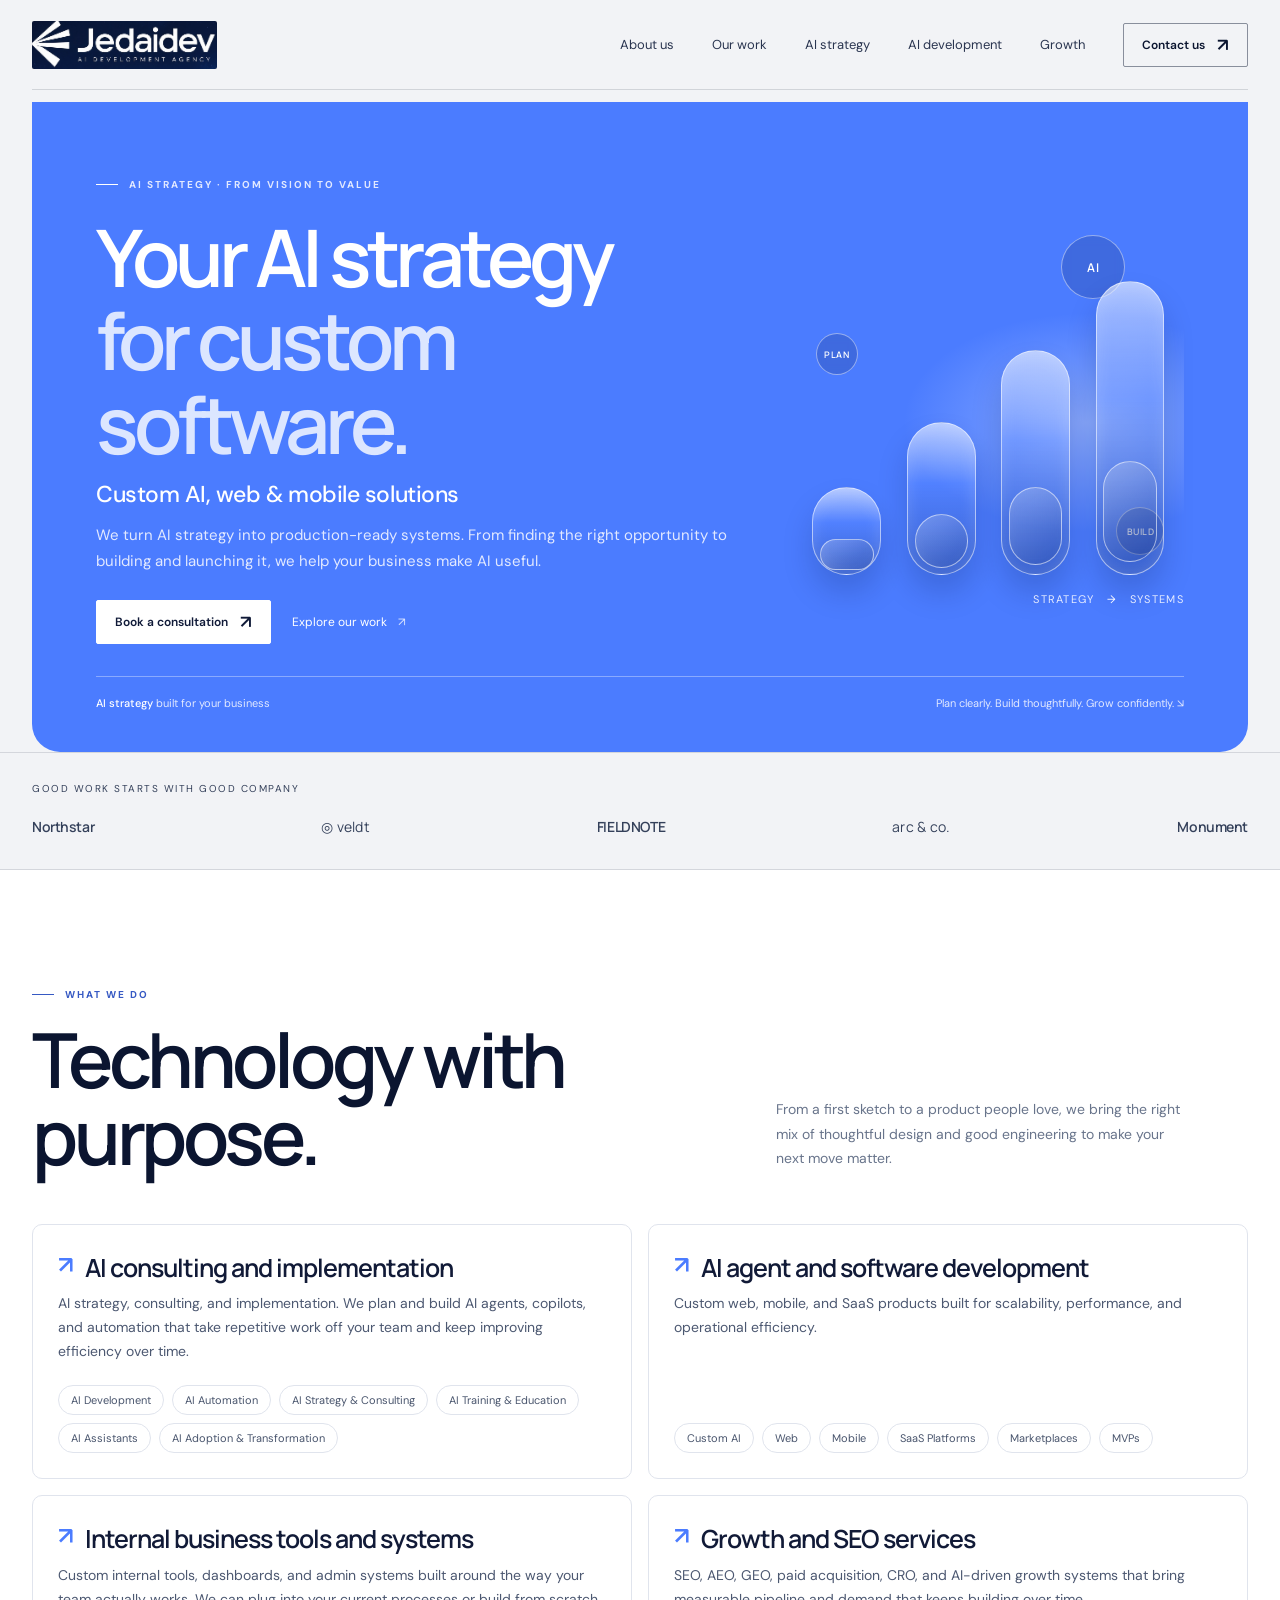
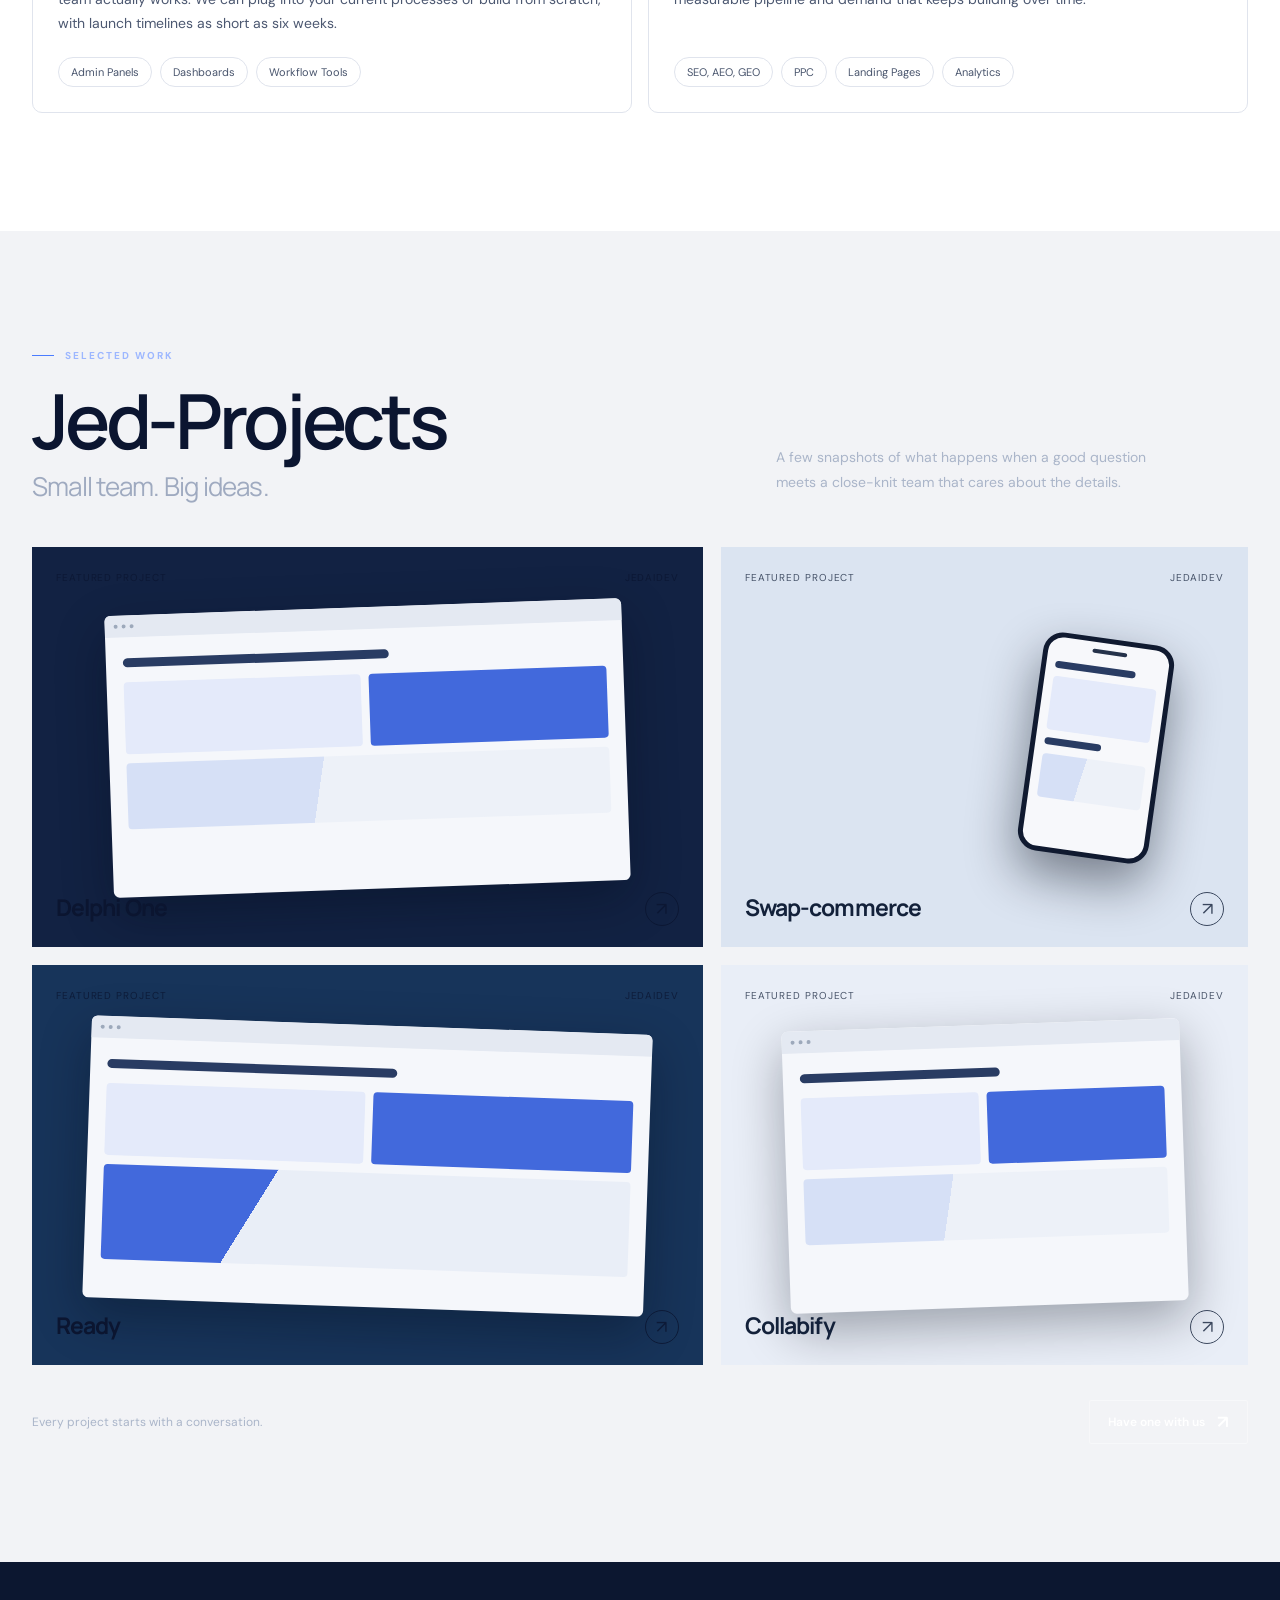
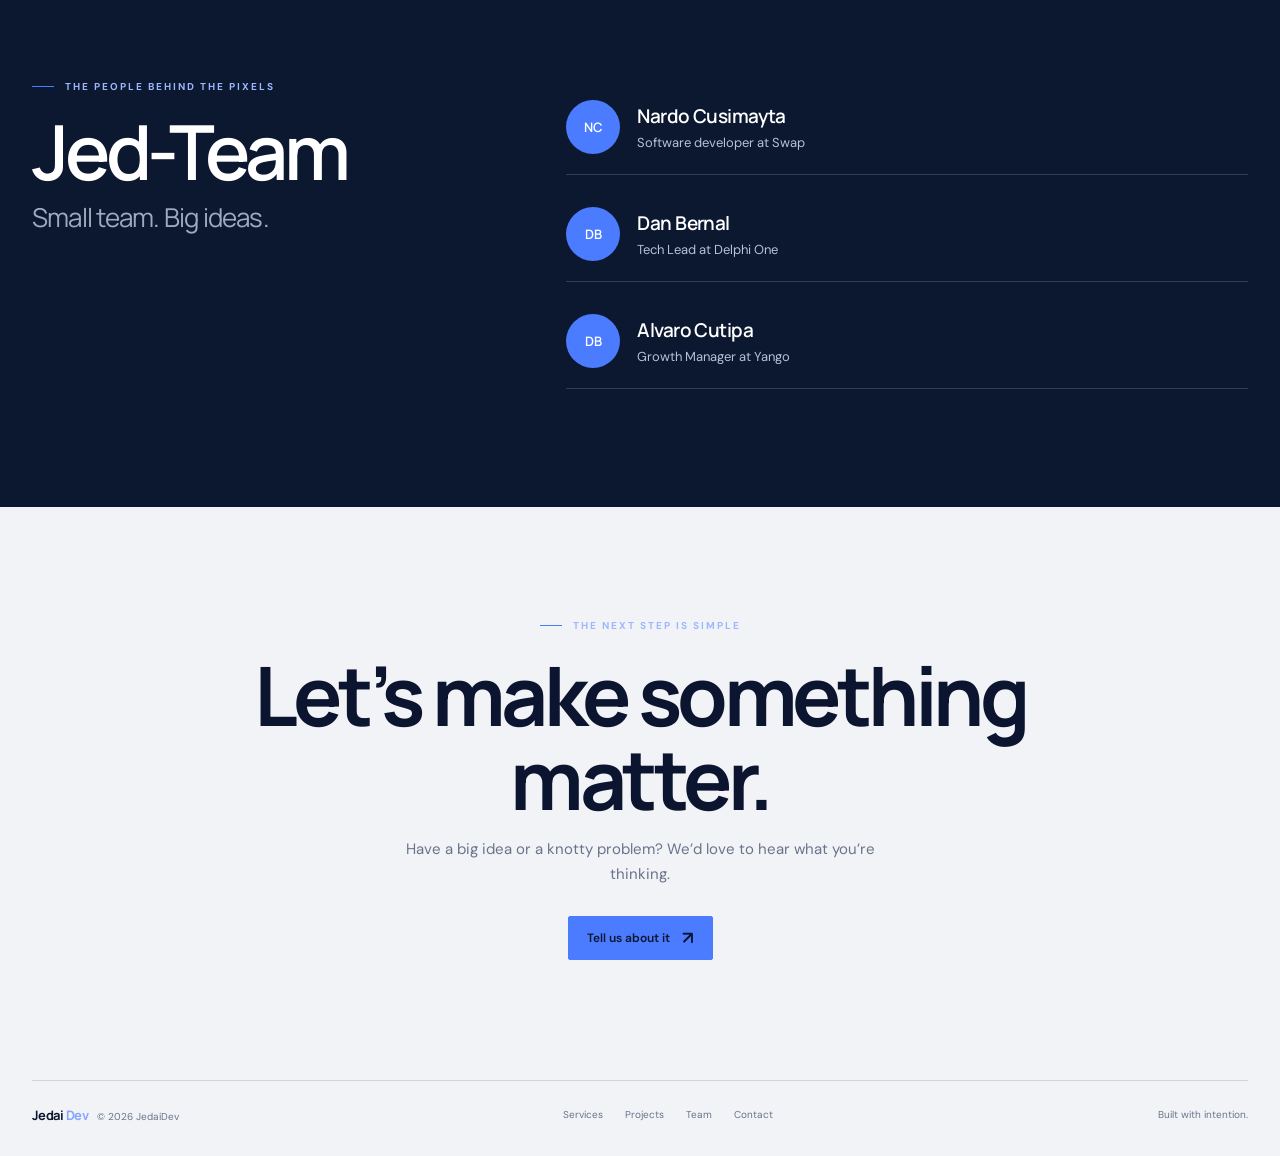
==== commit b9bd7bca: "Update index.html" ====
--- a/index.html
+++ b/index.html
@@ -32,7 +32,7 @@
       <section class="wrap hero">
         <div class="hero-copy-wrap">
           <div class="eyebrow">AI strategy · from vision to value</div>
-          <h1>Your AI strategy<br><span>starts here.</span></h1>
+          <h1>Your AI strategy<br><span>for custom software.</span></h1>
           <p class="hero-subtitle">Custom AI, web &amp; mobile solutions</p>
           <p class="hero-copy">We turn AI strategy into production-ready systems. From finding the right opportunity to building and launching it, we help your business make AI useful.</p>
           <div class="hero-actions">
@@ -125,7 +125,7 @@
                 <span>Admin Panels</span><span>Dashboards</span><span>Workflow Tools</span>
               </div>
             </article>
-            <article class="service service-card service-card-growth" id="growth">
+            <article class="service service-card">
               <div class="service-card-heading">
                 <span class="service-arrow">↗</span>
                 <h3>Growth and SEO services</h3>
@@ -145,7 +145,7 @@
               Selected work
             </div>
             <h2>
-              Projects Jedai
+              Jed-Projects
               <small>
                 Small team. Big ideas.
               </small>
@@ -326,7 +326,7 @@
               The people behind the pixels
             </div>
             <h2>
-              Team Jedai
+              Jed-Team
               <small>
                 Small team. Big ideas.
               </small>
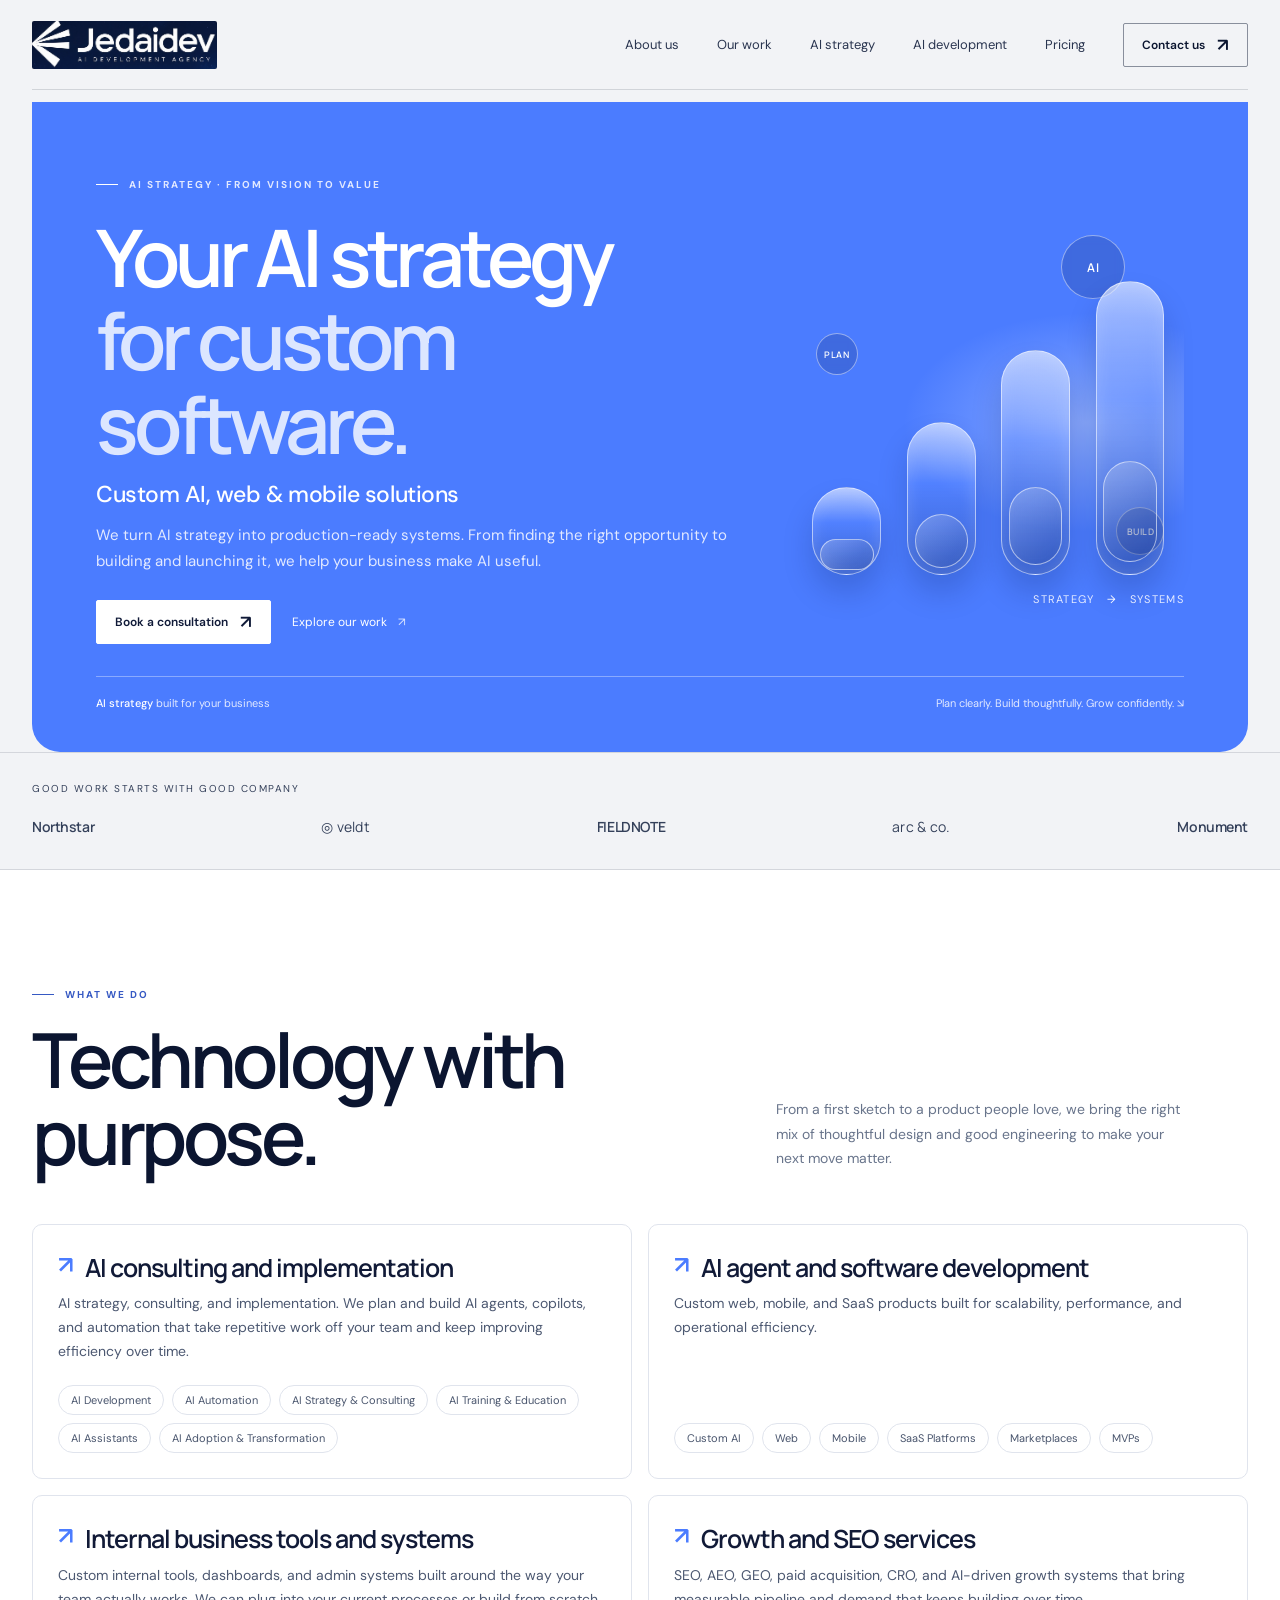
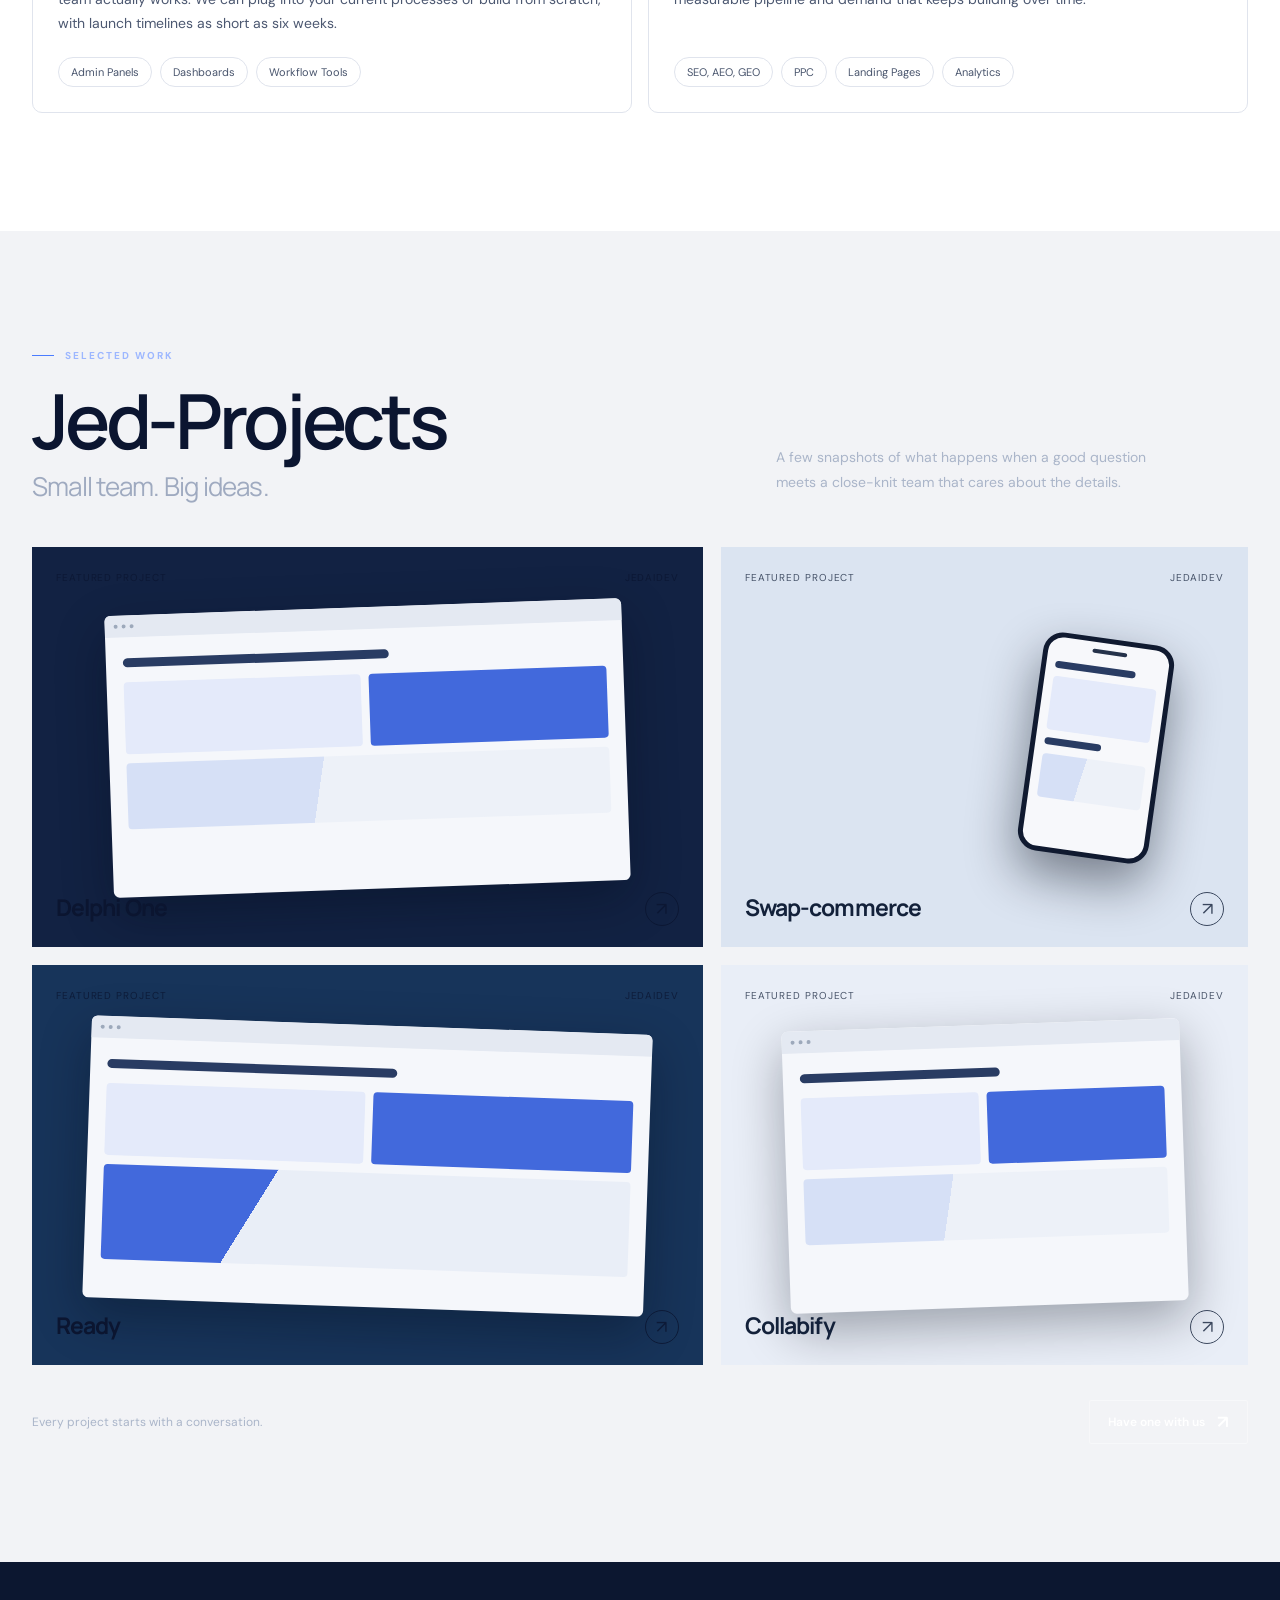
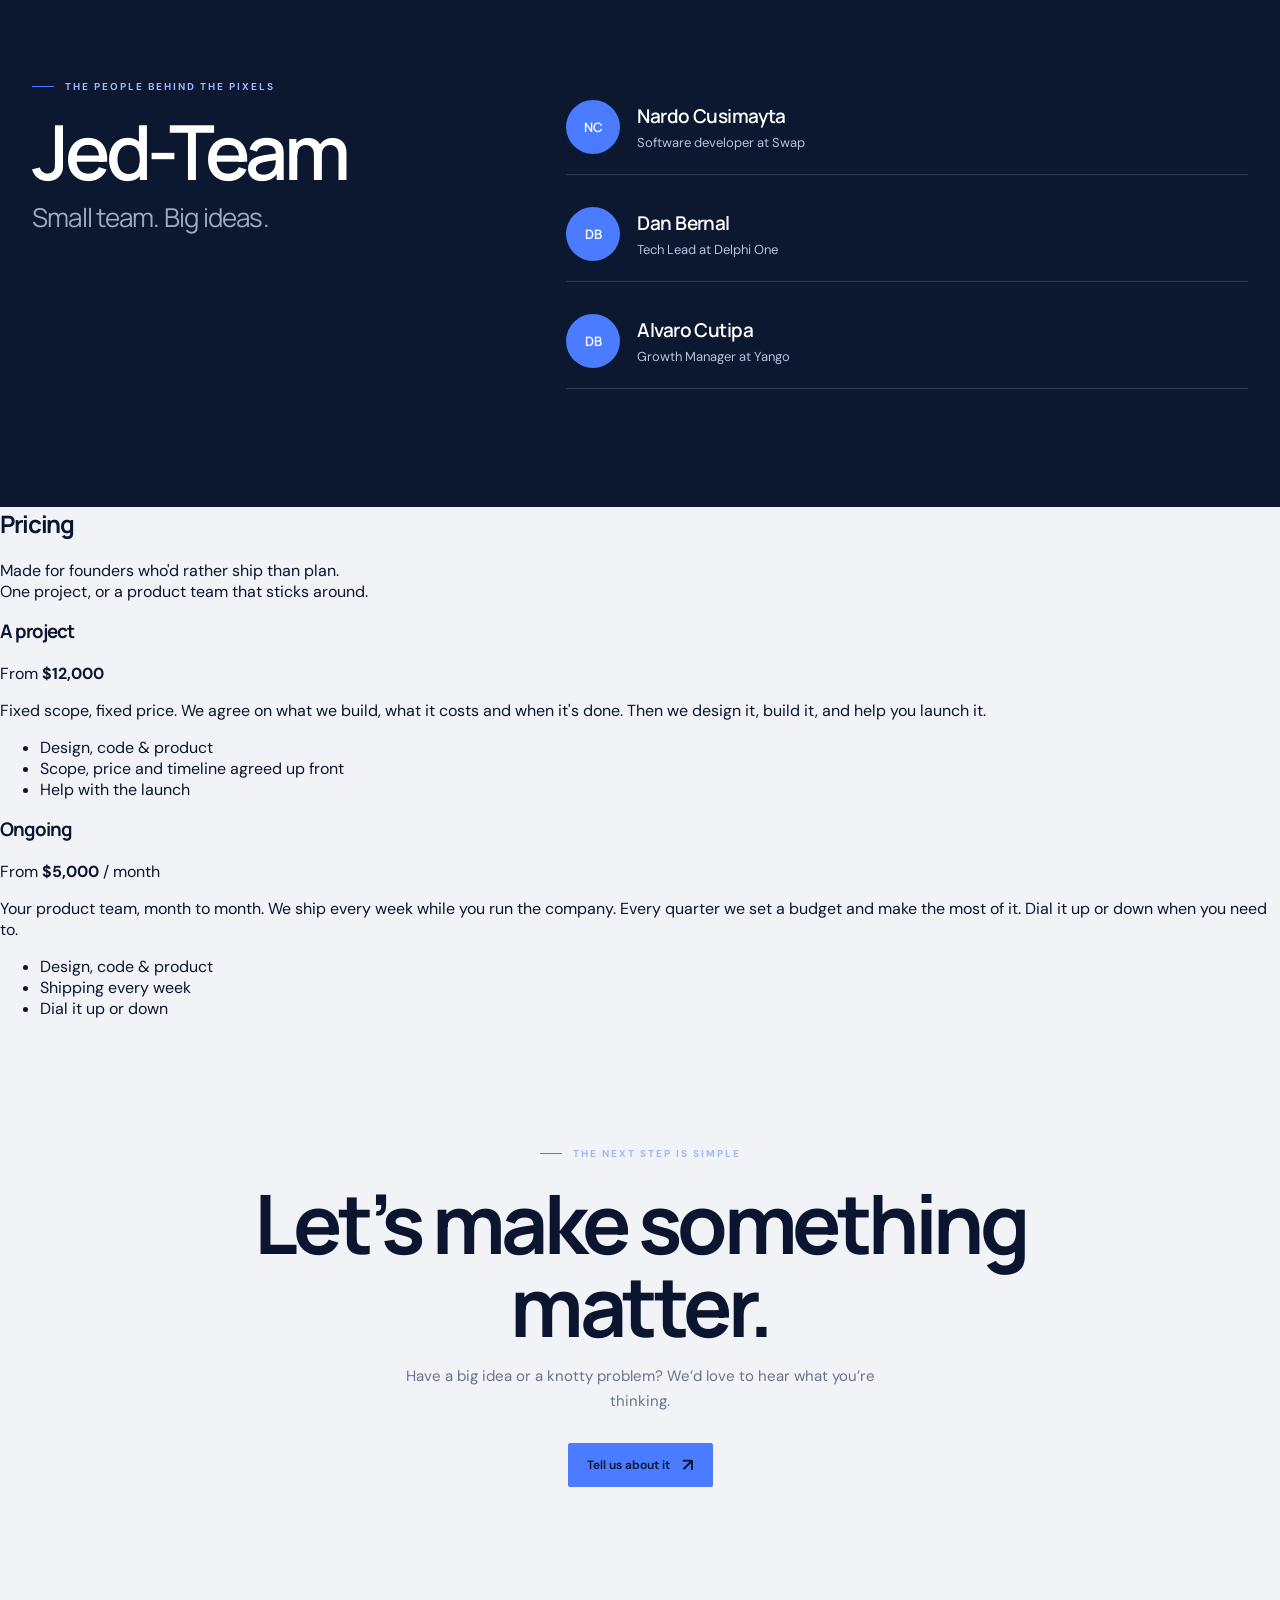
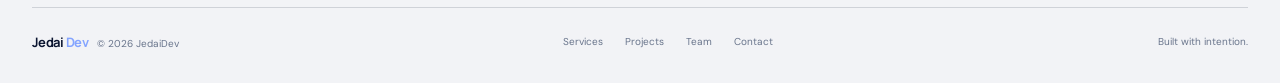
==== commit b1871df4: "Update index.html" ====
--- a/index.html
+++ b/index.html
@@ -23,7 +23,7 @@
         <a href="#projects">Our work</a>
         <a href="#strategy">AI strategy</a>
         <a href="#services">AI development</a>
-        <a href="#contact">Growth</a>
+        <a href="#pricing">Pricing</a>
         <a class="nav-cta" href="#contact">Contact us <span class="arrow">↗</span></a>
       </nav>
       <button class="menu" aria-label="Open navigation" onclick="document.querySelector('.nav').classList.toggle('open')">☰</button>
@@ -355,6 +355,40 @@
               </div>
             </article>
             
+          </div>
+        </div>
+      </section>
+      <section class="pricing-section" id="pricing" aria-labelledby="pricing-title">
+        <div class="pricing-wrap">
+          <div class="pricing-card">
+            <header class="pricing-intro">
+              <h2 id="pricing-title">Pricing</h2>
+              <p>Made for founders who'd rather ship than plan.<br class="desktop-break"> One project, or a product team that sticks around.</p>
+            </header>
+            <article class="pricing-offer project-offer">
+              <div class="offer-heading">
+                <h3>A project</h3>
+                <p class="offer-price"><span>From</span> <strong>$12,000</strong></p>
+              </div>
+              <p class="offer-description">Fixed scope, fixed price. We agree on what we build, what it costs and when it's done. Then we design it, build it, and help you launch it.</p>
+              <ul class="offer-features">
+                <li>Design, code &amp; product</li>
+                <li>Scope, price and timeline agreed up front</li>
+                <li>Help with the launch</li>
+              </ul>
+            </article>
+            <article class="pricing-offer ongoing-offer">
+              <div class="offer-heading">
+                <h3>Ongoing</h3>
+                <p class="offer-price"><span>From</span> <strong>$5,000</strong> <span>/ month</span></p>
+              </div>
+              <p class="offer-description">Your product team, month to month. We ship every week while you run the company. Every quarter we set a budget and make the most of it. Dial it up or down when you need to.</p>
+              <ul class="offer-features">
+                <li>Design, code &amp; product</li>
+                <li>Shipping every week</li>
+                <li>Dial it up or down</li>
+              </ul>
+            </article>
           </div>
         </div>
       </section>
